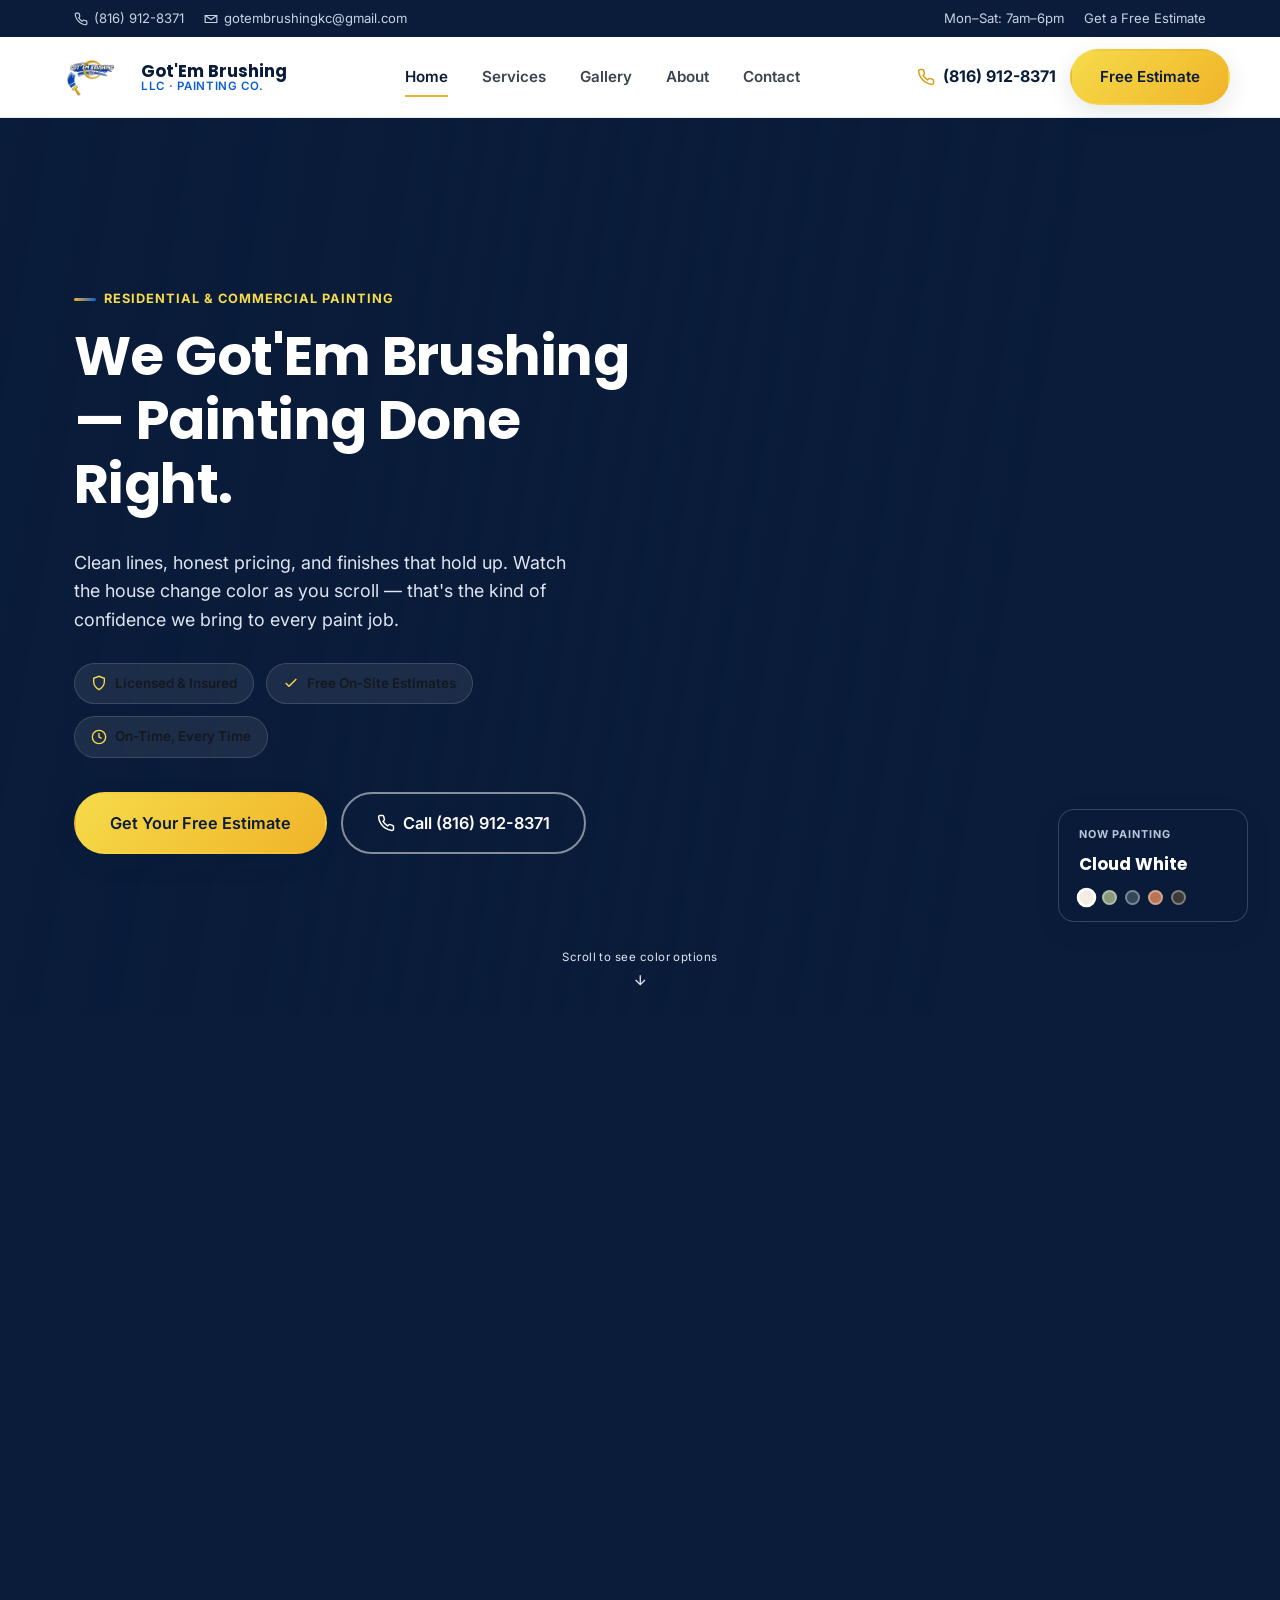
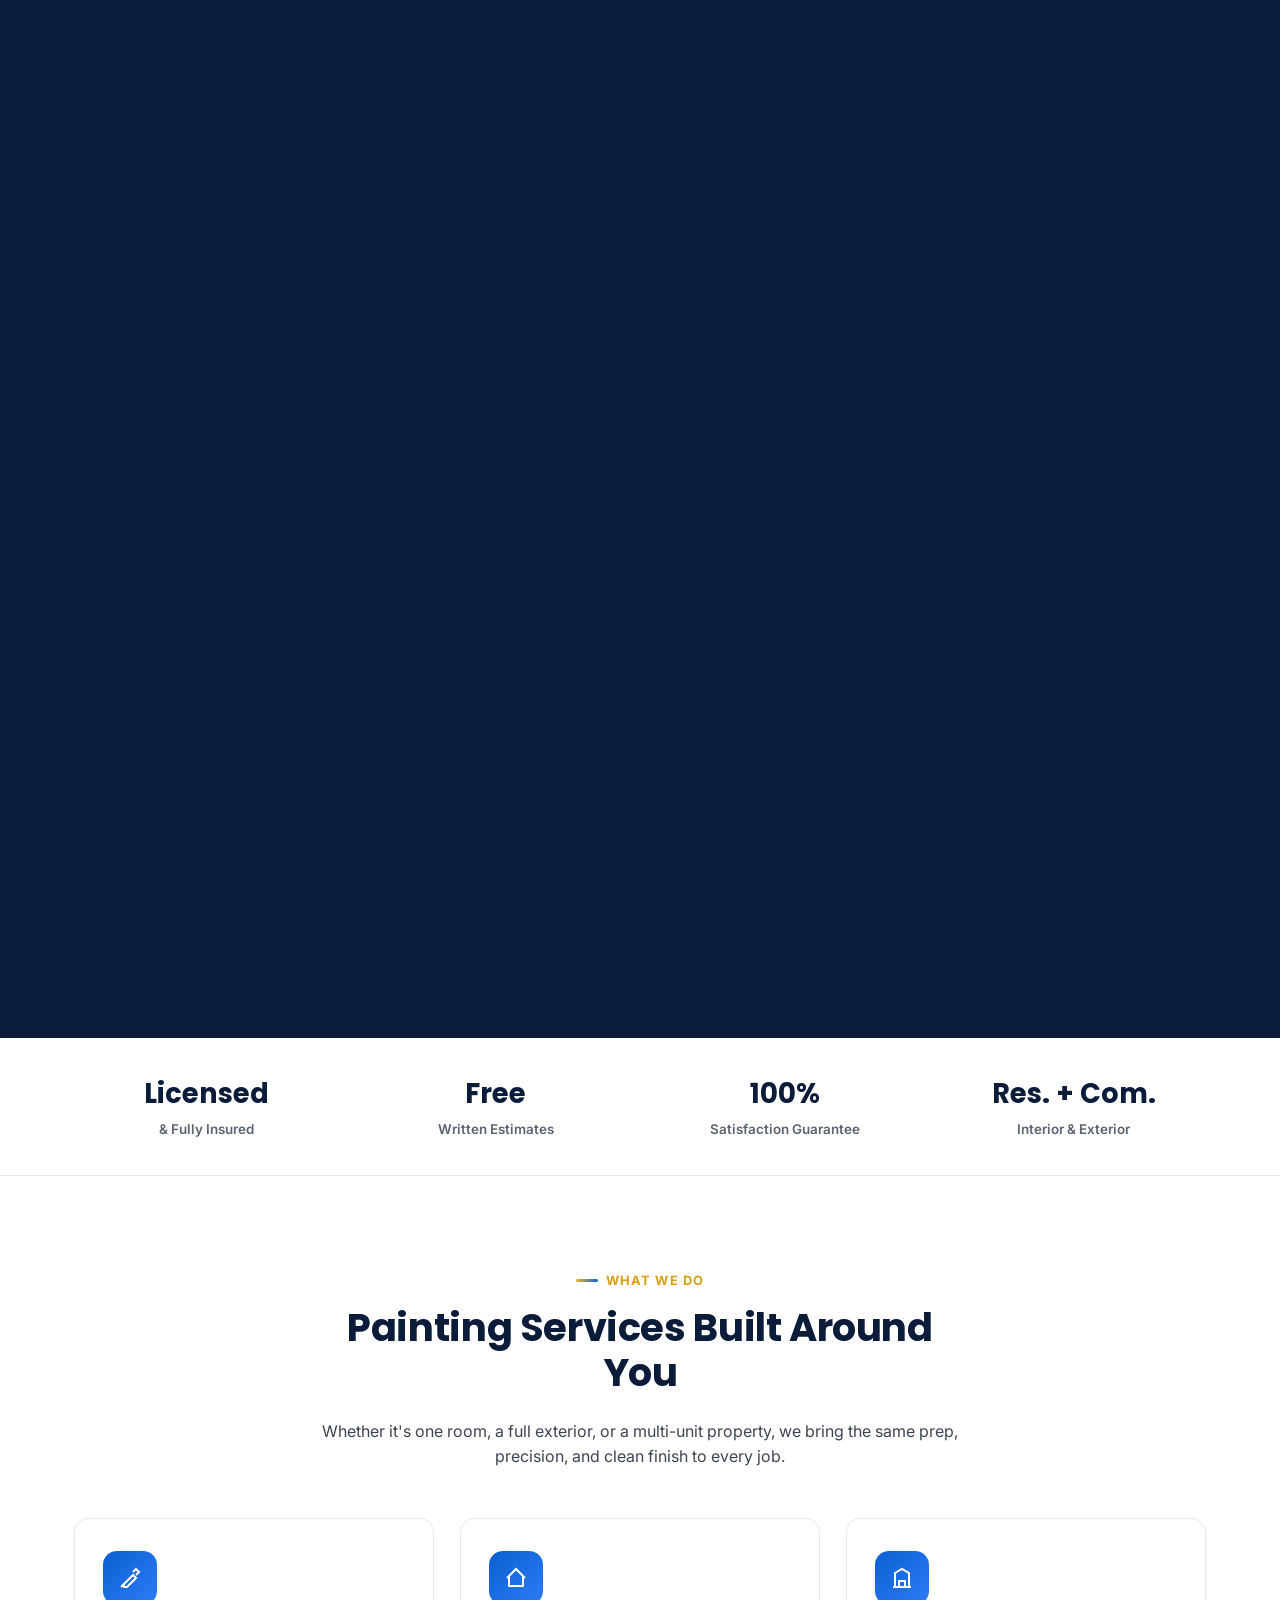
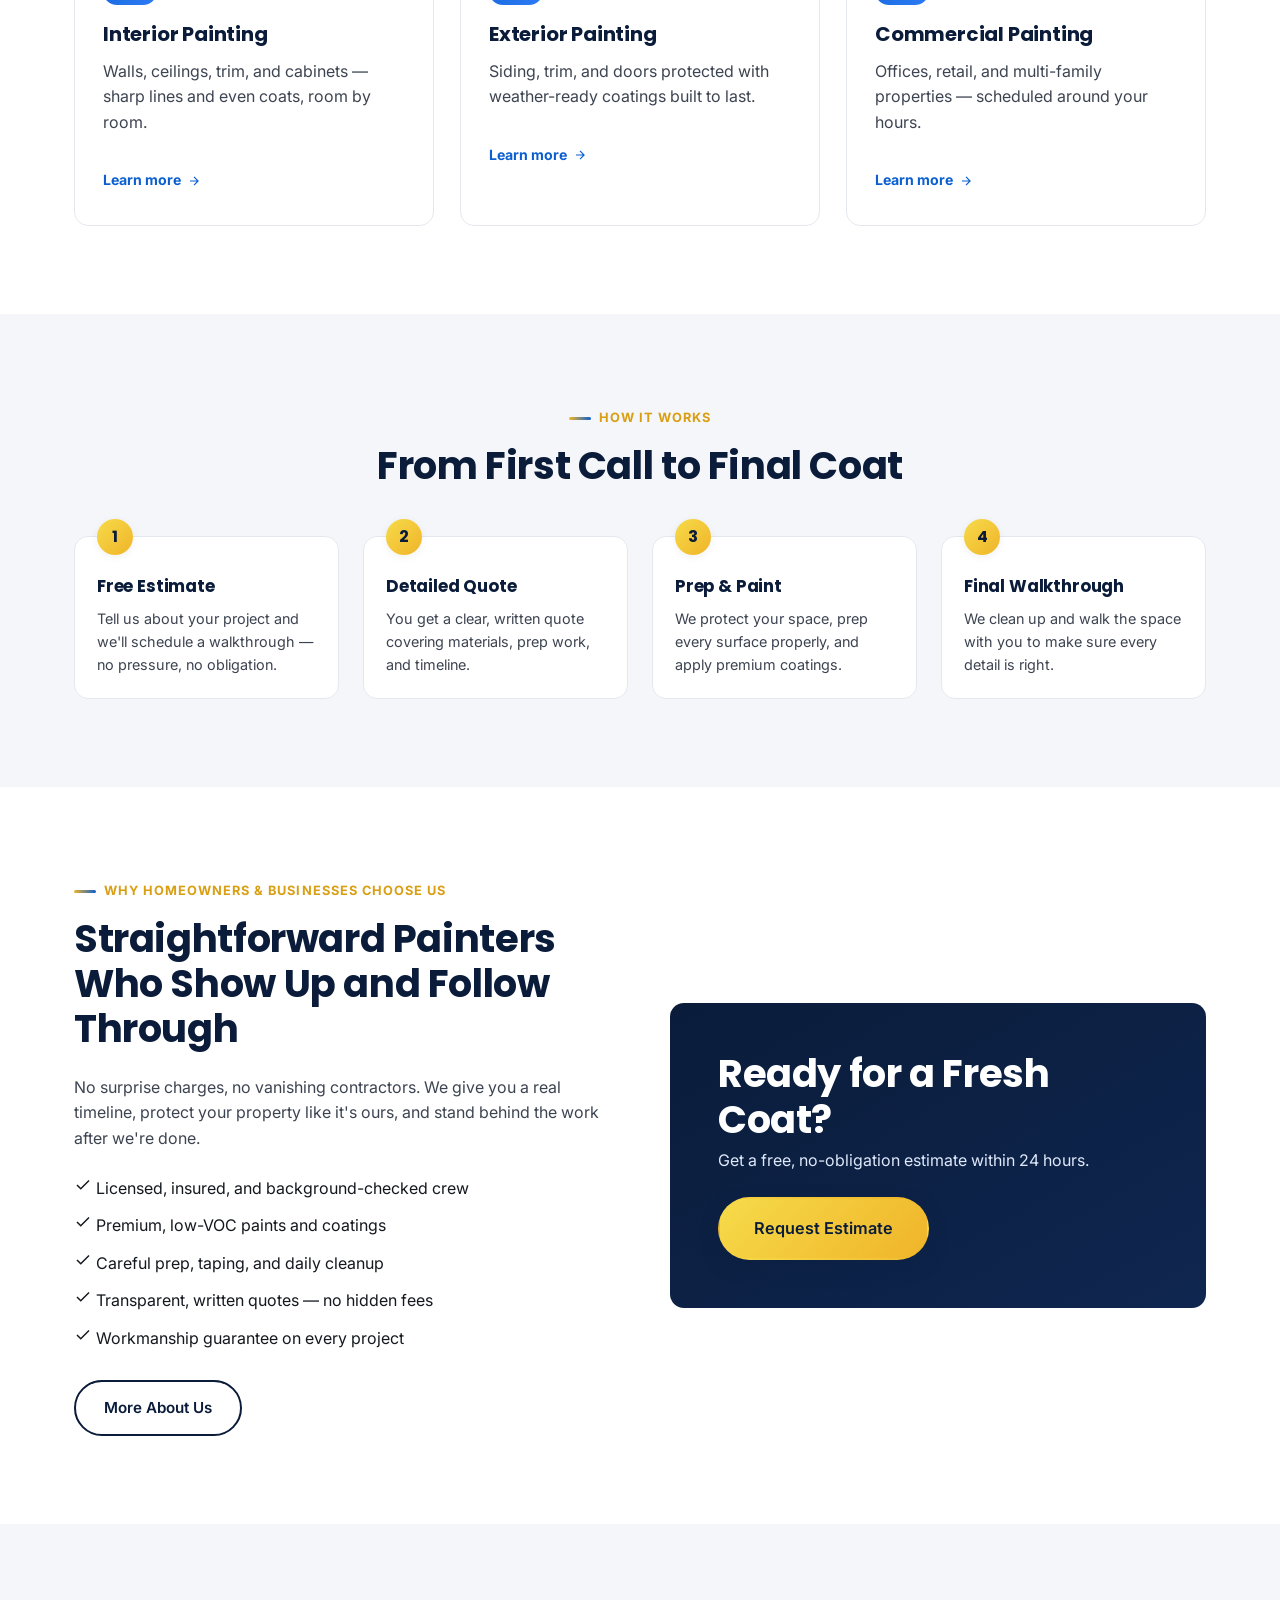
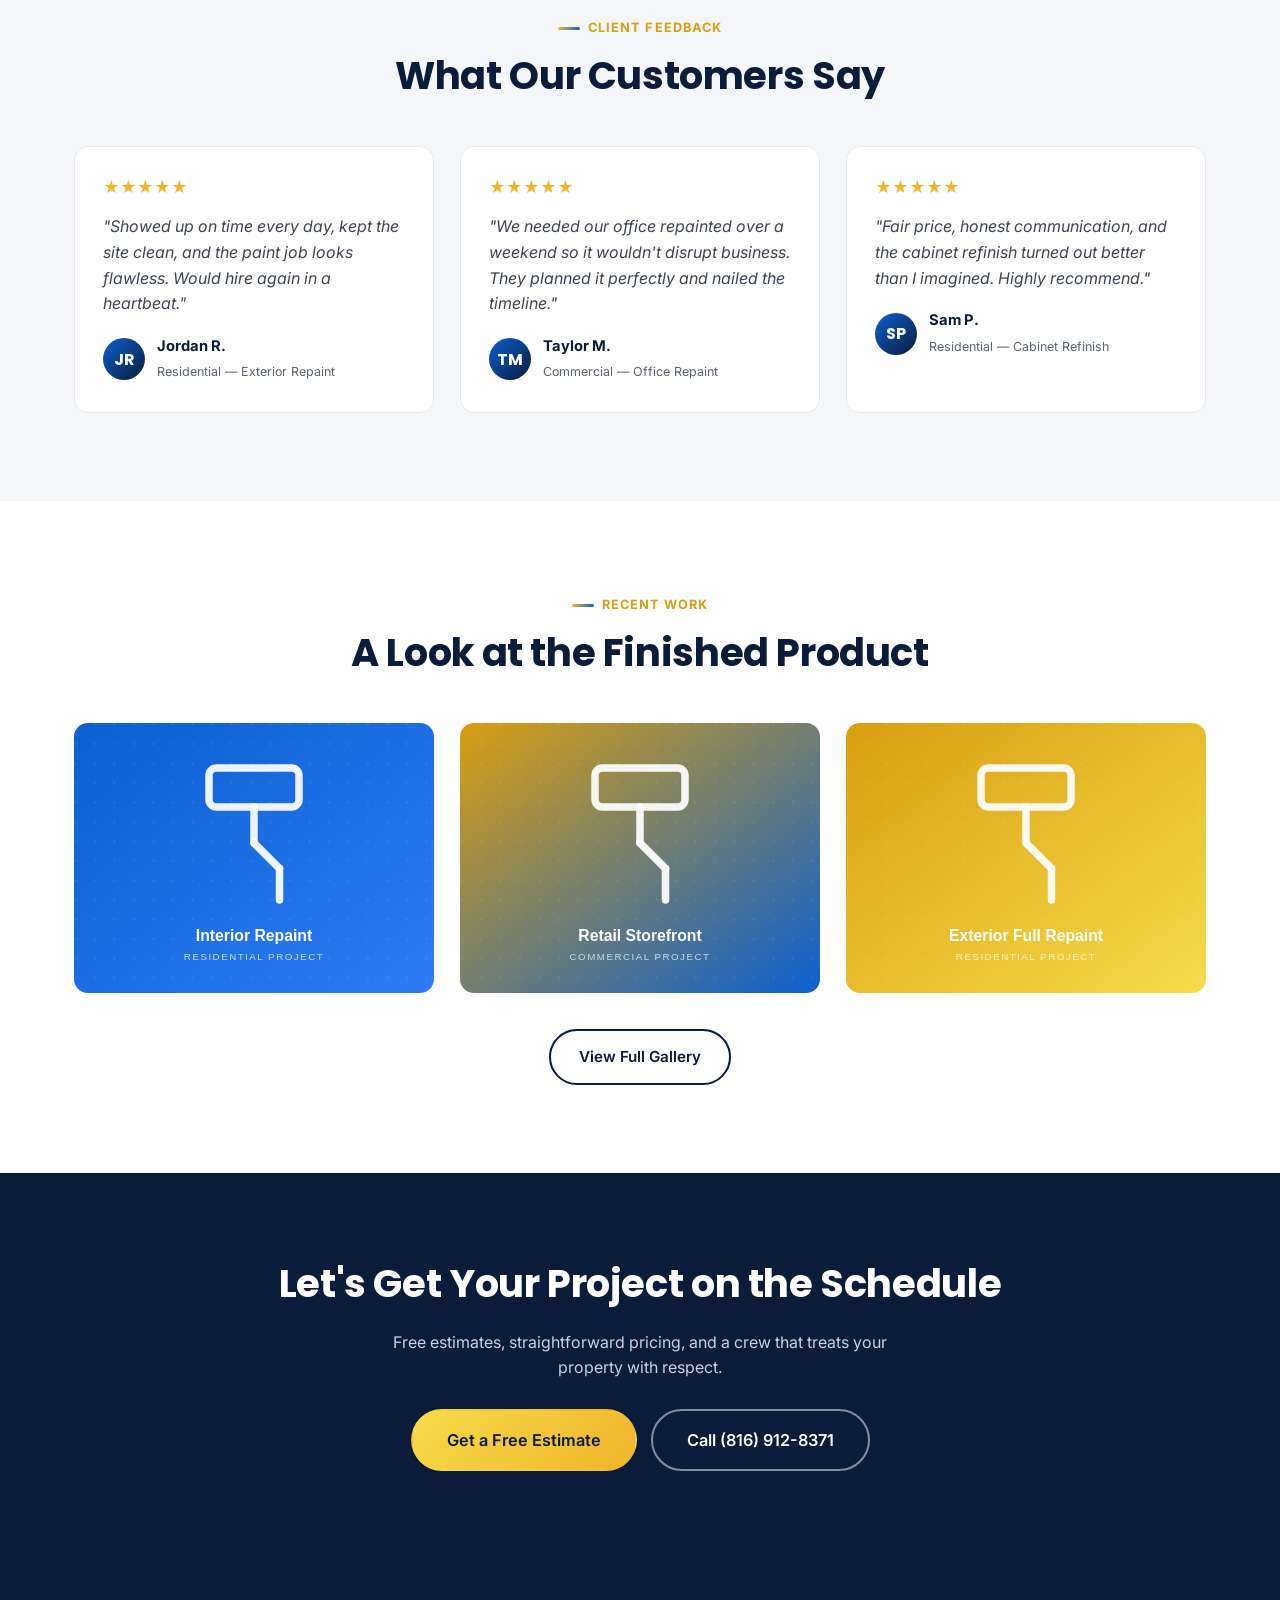
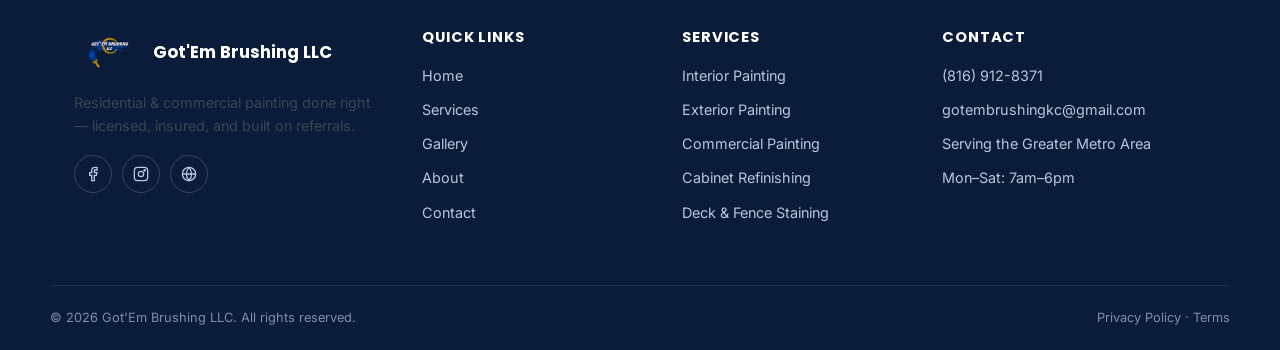
==== gotem-brushing-site 6/index.html @ 80661a69 "Add files via upload" ====
<!DOCTYPE html>
<html lang="en">
<head>
<meta charset="UTF-8">
<meta name="viewport" content="width=device-width, initial-scale=1.0">
<title>Got'Em Brushing LLC | Residential &amp; Commercial Painting</title>
<meta name="description" content="Got'Em Brushing LLC delivers precise, reliable residential and commercial painting. Free estimates, licensed &amp; insured, satisfaction guaranteed.">
<link rel="icon" type="image/png" href="assets/images/favicon-32.png">
<link rel="preconnect" href="https://fonts.googleapis.com">
<link href="https://fonts.googleapis.com/css2?family=Inter:wght@400;500;600;700&family=Poppins:wght@600;700&display=swap" rel="stylesheet">
<link rel="stylesheet" href="css/style.css">
</head>
<body>

<!-- ============ TOP BAR ============ -->
<div class="topbar">
  <div class="container">
    <div class="topbar-links">
      <span>
        <svg width="14" height="14" viewBox="0 0 24 24" fill="none" stroke="currentColor" stroke-width="2"><path d="M22 16.92v3a2 2 0 0 1-2.18 2 19.79 19.79 0 0 1-8.63-3.07 19.5 19.5 0 0 1-6-6 19.79 19.79 0 0 1-3.07-8.67A2 2 0 0 1 4.11 2h3a2 2 0 0 1 2 1.72c.127.96.362 1.903.7 2.81a2 2 0 0 1-.45 2.11L8.09 9.91a16 16 0 0 0 6 6l1.27-1.27a2 2 0 0 1 2.11-.45c.907.338 1.85.573 2.81.7A2 2 0 0 1 22 16.92z"/></svg>
        (816) 912-8371
      </span>
      <span>
        <svg width="14" height="14" viewBox="0 0 24 24" fill="none" stroke="currentColor" stroke-width="2"><path d="M4 4h16v16H4z" opacity="0"/><path d="M22 6l-10 7L2 6"/><path d="M2 6h20v12H2z"/></svg>
        gotembrushingkc@gmail.com
      </span>
    </div>
    <div class="topbar-links">
      <span>Mon–Sat: 7am–6pm</span>
      <a href="contact.html">Get a Free Estimate</a>
    </div>
  </div>
</div>

<!-- ============ HEADER ============ -->
<header class="site-header">
  <div class="container nav-wrap">
    <a href="index.html" class="brand">
      <img src="assets/images/logo.png" alt="Got'Em Brushing LLC logo">
      <span class="brand-text"><strong>Got'Em Brushing</strong><span>LLC · Painting Co.</span></span>
    </a>
    <nav class="nav-links">
      <a href="index.html" class="active">Home</a>
      <a href="services.html">Services</a>
      <a href="gallery.html">Gallery</a>
      <a href="about.html">About</a>
      <a href="contact.html">Contact</a>
    </nav>
    <div class="nav-cta">
      <a href="tel:+18169128371" class="nav-phone">
        <svg width="18" height="18" viewBox="0 0 24 24" fill="none" stroke="currentColor" stroke-width="2"><path d="M22 16.92v3a2 2 0 0 1-2.18 2 19.79 19.79 0 0 1-8.63-3.07 19.5 19.5 0 0 1-6-6 19.79 19.79 0 0 1-3.07-8.67A2 2 0 0 1 4.11 2h3a2 2 0 0 1 2 1.72c.127.96.362 1.903.7 2.81a2 2 0 0 1-.45 2.11L8.09 9.91a16 16 0 0 0 6 6l1.27-1.27a2 2 0 0 1 2.11-.45c.907.338 1.85.573 2.81.7A2 2 0 0 1 22 16.92z"/></svg>
        (816) 912-8371
      </a>
      <a href="contact.html" class="btn btn-primary">Free Estimate</a>
    </div>
    <button class="nav-toggle" aria-label="Toggle menu"><span></span></button>
  </div>
</header>

<!-- ============ HERO — parallax scroll-driven house repaint ============ -->
<section class="hero-scroll" id="hero-scroll">
  <div class="hero-pin">

    <div class="hero-photo-stack" id="hero-photo-stack">
      <img class="house-photo" data-color="Cloud White" src="https://d8j0ntlcm91z4.cloudfront.net/user_3G11FGqT9E8GXBeBr9pruvvywbT/hf_20260729_012732_2c868346-7223-4467-bfe6-523db80b441f.png" alt="Modern farmhouse painted Cloud White">
      <img class="house-photo" data-color="Sage Green" src="https://d8j0ntlcm91z4.cloudfront.net/user_3G11FGqT9E8GXBeBr9pruvvywbT/hf_20260729_013151_63662851-4a98-4ed6-a4d2-e654d555d9f0.png" alt="Modern farmhouse painted Sage Green">
      <img class="house-photo" data-color="Coastal Navy" src="https://d8j0ntlcm91z4.cloudfront.net/user_3G11FGqT9E8GXBeBr9pruvvywbT/hf_20260729_013153_5c40ef07-ec77-47f0-899b-e82302c52517.png" alt="Modern farmhouse painted Coastal Navy">
      <img class="house-photo" data-color="Desert Clay" src="https://d8j0ntlcm91z4.cloudfront.net/user_3G11FGqT9E8GXBeBr9pruvvywbT/hf_20260729_013155_50abc099-2114-477a-9a8e-3ca4b00b47b5.png" alt="Modern farmhouse painted Desert Clay">
      <img class="house-photo" data-color="Iron Charcoal" src="https://d8j0ntlcm91z4.cloudfront.net/user_3G11FGqT9E8GXBeBr9pruvvywbT/hf_20260729_013156_fe47c07d-9005-4cc5-9315-0b624e71c008.png" alt="Modern farmhouse painted Iron Charcoal">
    </div>

    <div class="hero-scrim"></div>

    <div class="container hero-copy-wrap">
      <div class="hero-copy">
        <div class="eyebrow" style="color:#f6db4a">Residential &amp; Commercial Painting</div>
        <h1>We Got'Em Brushing<br>— Painting Done Right.</h1>
        <p class="lead">Clean lines, honest pricing, and finishes that hold up. Watch the house change color as you scroll — that's the kind of confidence we bring to every paint job.</p>
        <div class="hero-badges">
          <div class="hero-badge"><svg width="16" height="16" viewBox="0 0 24 24" fill="none" stroke="currentColor" stroke-width="2"><path d="M12 22s8-4.5 8-11.8V5l-8-3-8 3v5.2C4 17.5 12 22 12 22z"/></svg> Licensed &amp; Insured</div>
          <div class="hero-badge"><svg width="16" height="16" viewBox="0 0 24 24" fill="none" stroke="currentColor" stroke-width="2"><path d="M20 6L9 17l-5-5"/></svg> Free On-Site Estimates</div>
          <div class="hero-badge"><svg width="16" height="16" viewBox="0 0 24 24" fill="none" stroke="currentColor" stroke-width="2"><circle cx="12" cy="12" r="10"/><path d="M12 6v6l4 2"/></svg> On-Time, Every Time</div>
        </div>
        <div class="hero-actions">
          <a href="contact.html" class="btn btn-primary btn-lg">Get Your Free Estimate</a>
          <a href="tel:+18169128371" class="btn btn-outline btn-lg">
            <svg width="18" height="18" viewBox="0 0 24 24" fill="none" stroke="currentColor" stroke-width="2"><path d="M22 16.92v3a2 2 0 0 1-2.18 2 19.79 19.79 0 0 1-8.63-3.07 19.5 19.5 0 0 1-6-6 19.79 19.79 0 0 1-3.07-8.67A2 2 0 0 1 4.11 2h3a2 2 0 0 1 2 1.72c.127.96.362 1.903.7 2.81a2 2 0 0 1-.45 2.11L8.09 9.91a16 16 0 0 0 6 6l1.27-1.27a2 2 0 0 1 2.11-.45c.907.338 1.85.573 2.81.7A2 2 0 0 1 22 16.92z"/></svg>
            Call (816) 912-8371
          </a>
        </div>
      </div>
    </div>

    <div class="paint-swatch-panel">
      <span class="swatch-panel-label">Now Painting</span>
      <strong class="swatch-color-name">Cloud White</strong>
      <div class="swatch-dots">
        <span class="swatch-dot active"></span>
        <span class="swatch-dot"></span>
        <span class="swatch-dot"></span>
        <span class="swatch-dot"></span>
        <span class="swatch-dot"></span>
      </div>
    </div>

    <div class="scroll-cue">
      <span>Scroll to see color options</span>
      <svg width="16" height="16" viewBox="0 0 24 24" fill="none" stroke="currentColor" stroke-width="2"><path d="M12 5v14M19 12l-7 7-7-7"/></svg>
    </div>

  </div>
</section>

<!-- ============ TRUST STRIP ============ -->
<section class="trust-strip">
  <div class="container">
    <div class="trust-item"><strong>Licensed</strong><span>&amp; Fully Insured</span></div>
    <div class="trust-item"><strong>Free</strong><span>Written Estimates</span></div>
    <div class="trust-item"><strong>100%</strong><span>Satisfaction Guarantee</span></div>
    <div class="trust-item"><strong>Res. + Com.</strong><span>Interior &amp; Exterior</span></div>
  </div>
</section>

<!-- ============ SERVICES OVERVIEW ============ -->
<section class="section">
  <div class="container">
    <div class="section-head reveal">
      <div class="eyebrow">What We Do</div>
      <h2>Painting Services Built Around You</h2>
      <p>Whether it's one room, a full exterior, or a multi-unit property, we bring the same prep, precision, and clean finish to every job.</p>
    </div>
    <div class="grid-3">
      <div class="card reveal">
        <div class="card-icon"><svg width="24" height="24" viewBox="0 0 24 24" fill="none" stroke="currentColor" stroke-width="2"><path d="M3 21l3-3m0 0l9-9 3 3-9 9-3 0zM15 6l3-3 3 3-3 3"/></svg></div>
        <h3>Interior Painting</h3>
        <p>Walls, ceilings, trim, and cabinets — sharp lines and even coats, room by room.</p>
        <a href="services.html" class="card-link">Learn more
          <svg width="14" height="14" viewBox="0 0 24 24" fill="none" stroke="currentColor" stroke-width="2"><path d="M5 12h14M12 5l7 7-7 7"/></svg>
        </a>
      </div>
      <div class="card reveal">
        <div class="card-icon"><svg width="24" height="24" viewBox="0 0 24 24" fill="none" stroke="currentColor" stroke-width="2"><path d="M3 12l9-9 9 9M5 10v10h14V10"/></svg></div>
        <h3>Exterior Painting</h3>
        <p>Siding, trim, and doors protected with weather-ready coatings built to last.</p>
        <a href="services.html" class="card-link">Learn more
          <svg width="14" height="14" viewBox="0 0 24 24" fill="none" stroke="currentColor" stroke-width="2"><path d="M5 12h14M12 5l7 7-7 7"/></svg>
        </a>
      </div>
      <div class="card reveal">
        <div class="card-icon"><svg width="24" height="24" viewBox="0 0 24 24" fill="none" stroke="currentColor" stroke-width="2"><path d="M3 21h18M5 21V7l7-4 7 4v14M9 21v-6h6v6"/></svg></div>
        <h3>Commercial Painting</h3>
        <p>Offices, retail, and multi-family properties — scheduled around your hours.</p>
        <a href="services.html" class="card-link">Learn more
          <svg width="14" height="14" viewBox="0 0 24 24" fill="none" stroke="currentColor" stroke-width="2"><path d="M5 12h14M12 5l7 7-7 7"/></svg>
        </a>
      </div>
    </div>
  </div>
</section>

<!-- ============ PROCESS ============ -->
<section class="section section-alt">
  <div class="container">
    <div class="section-head reveal">
      <div class="eyebrow">How It Works</div>
      <h2>From First Call to Final Coat</h2>
    </div>
    <div class="steps">
      <div class="step reveal">
        <h3>Free Estimate</h3>
        <p>Tell us about your project and we'll schedule a walkthrough — no pressure, no obligation.</p>
      </div>
      <div class="step reveal">
        <h3>Detailed Quote</h3>
        <p>You get a clear, written quote covering materials, prep work, and timeline.</p>
      </div>
      <div class="step reveal">
        <h3>Prep &amp; Paint</h3>
        <p>We protect your space, prep every surface properly, and apply premium coatings.</p>
      </div>
      <div class="step reveal">
        <h3>Final Walkthrough</h3>
        <p>We clean up and walk the space with you to make sure every detail is right.</p>
      </div>
    </div>
  </div>
</section>

<!-- ============ WHY CHOOSE US ============ -->
<section class="section">
  <div class="container grid-2" style="align-items:center;gap:60px;">
    <div class="reveal">
      <div class="eyebrow">Why Homeowners &amp; Businesses Choose Us</div>
      <h2>Straightforward Painters Who Show Up and Follow Through</h2>
      <p>No surprise charges, no vanishing contractors. We give you a real timeline, protect your property like it's ours, and stand behind the work after we're done.</p>
      <ul class="mini-list" style="display:flex;flex-direction:column;gap:12px;margin-top:24px;">
        <li><svg width="18" height="18" viewBox="0 0 24 24" fill="none" stroke="currentColor" stroke-width="2"><path d="M20 6L9 17l-5-5"/></svg> Licensed, insured, and background-checked crew</li>
        <li><svg width="18" height="18" viewBox="0 0 24 24" fill="none" stroke="currentColor" stroke-width="2"><path d="M20 6L9 17l-5-5"/></svg> Premium, low-VOC paints and coatings</li>
        <li><svg width="18" height="18" viewBox="0 0 24 24" fill="none" stroke="currentColor" stroke-width="2"><path d="M20 6L9 17l-5-5"/></svg> Careful prep, taping, and daily cleanup</li>
        <li><svg width="18" height="18" viewBox="0 0 24 24" fill="none" stroke="currentColor" stroke-width="2"><path d="M20 6L9 17l-5-5"/></svg> Transparent, written quotes — no hidden fees</li>
        <li><svg width="18" height="18" viewBox="0 0 24 24" fill="none" stroke="currentColor" stroke-width="2"><path d="M20 6L9 17l-5-5"/></svg> Workmanship guarantee on every project</li>
      </ul>
      <a href="about.html" class="btn btn-outline-dark" style="margin-top:28px;">More About Us</a>
    </div>
    <div class="reveal">
      <div class="cta-band" style="background:linear-gradient(150deg,var(--navy),var(--navy-800));">
        <div>
          <h2 style="margin-bottom:6px;">Ready for a Fresh Coat?</h2>
          <p>Get a free, no-obligation estimate within 24 hours.</p>
        </div>
        <a href="contact.html" class="btn btn-primary btn-lg">Request Estimate</a>
      </div>
    </div>
  </div>
</section>

<!-- ============ TESTIMONIALS ============ -->
<section class="section section-alt">
  <div class="container">
    <div class="section-head reveal">
      <div class="eyebrow">Client Feedback</div>
      <h2>What Our Customers Say</h2>
    </div>
    <div class="grid-3">
      <div class="testimonial reveal">
        <div class="stars">★★★★★</div>
        <p class="quote">"Showed up on time every day, kept the site clean, and the paint job looks flawless. Would hire again in a heartbeat."</p>
        <div class="testimonial-author">
          <div class="avatar">JR</div>
          <div><strong>Jordan R.</strong><span>Residential — Exterior Repaint</span></div>
        </div>
      </div>
      <div class="testimonial reveal">
        <div class="stars">★★★★★</div>
        <p class="quote">"We needed our office repainted over a weekend so it wouldn't disrupt business. They planned it perfectly and nailed the timeline."</p>
        <div class="testimonial-author">
          <div class="avatar">TM</div>
          <div><strong>Taylor M.</strong><span>Commercial — Office Repaint</span></div>
        </div>
      </div>
      <div class="testimonial reveal">
        <div class="stars">★★★★★</div>
        <p class="quote">"Fair price, honest communication, and the cabinet refinish turned out better than I imagined. Highly recommend."</p>
        <div class="testimonial-author">
          <div class="avatar">SP</div>
          <div><strong>Sam P.</strong><span>Residential — Cabinet Refinish</span></div>
        </div>
      </div>
    </div>
  </div>
</section>

<!-- ============ GALLERY PREVIEW ============ -->
<section class="section">
  <div class="container">
    <div class="section-head reveal">
      <div class="eyebrow">Recent Work</div>
      <h2>A Look at the Finished Product</h2>
    </div>
    <div class="grid-3">
      <a href="gallery.html" class="gallery-item reveal" style="cursor:pointer;">
        <img src="assets/images/gallery/res-1.svg" alt="Interior Repaint — Residential Project">
      </a>
      <a href="gallery.html" class="gallery-item reveal" style="cursor:pointer;">
        <img src="assets/images/gallery/com-2.svg" alt="Retail Storefront — Commercial Project">
      </a>
      <a href="gallery.html" class="gallery-item reveal" style="cursor:pointer;">
        <img src="assets/images/gallery/res-3.svg" alt="Exterior Full Repaint — Residential Project">
      </a>
    </div>
    <div class="text-center" style="margin-top:36px;">
      <a href="gallery.html" class="btn btn-outline-dark">View Full Gallery</a>
    </div>
  </div>
</section>

<!-- ============ FINAL CTA ============ -->
<section class="section section-navy">
  <div class="container text-center reveal">
    <h2>Let's Get Your Project on the Schedule</h2>
    <p style="max-width:520px;margin:0 auto 28px;">Free estimates, straightforward pricing, and a crew that treats your property with respect.</p>
    <div class="hero-actions" style="justify-content:center;">
      <a href="contact.html" class="btn btn-primary btn-lg">Get a Free Estimate</a>
      <a href="tel:+18169128371" class="btn btn-outline btn-lg">Call (816) 912-8371</a>
    </div>
  </div>
</section>

<!-- ============ FOOTER ============ -->
<footer class="site-footer">
  <div class="container footer-grid">
    <div>
      <div class="footer-brand">
        <img src="assets/images/logo.png" alt="Got'Em Brushing LLC logo">
        <strong>Got'Em Brushing LLC</strong>
      </div>
      <p style="font-size:.9rem;">Residential &amp; commercial painting done right — licensed, insured, and built on referrals.</p>
      <div class="footer-social">
        <a href="#" aria-label="Facebook"><svg width="16" height="16" viewBox="0 0 24 24" fill="none" stroke="currentColor" stroke-width="2"><path d="M18 2h-3a5 5 0 0 0-5 5v3H7v4h3v8h4v-8h3l1-4h-4V7a1 1 0 0 1 1-1h3z"/></svg></a>
        <a href="#" aria-label="Instagram"><svg width="16" height="16" viewBox="0 0 24 24" fill="none" stroke="currentColor" stroke-width="2"><rect x="2" y="2" width="20" height="20" rx="5"/><circle cx="12" cy="12" r="4"/><circle cx="17.5" cy="6.5" r="1"/></svg></a>
        <a href="#" aria-label="Google"><svg width="16" height="16" viewBox="0 0 24 24" fill="none" stroke="currentColor" stroke-width="2"><circle cx="12" cy="12" r="10"/><path d="M2 12h20M12 2a15 15 0 0 1 0 20 15 15 0 0 1 0-20z"/></svg></a>
      </div>
    </div>
    <div>
      <h4>Quick Links</h4>
      <ul>
        <li><a href="index.html">Home</a></li>
        <li><a href="services.html">Services</a></li>
        <li><a href="gallery.html">Gallery</a></li>
        <li><a href="about.html">About</a></li>
        <li><a href="contact.html">Contact</a></li>
      </ul>
    </div>
    <div>
      <h4>Services</h4>
      <ul>
        <li><a href="services.html">Interior Painting</a></li>
        <li><a href="services.html">Exterior Painting</a></li>
        <li><a href="services.html">Commercial Painting</a></li>
        <li><a href="services.html">Cabinet Refinishing</a></li>
        <li><a href="services.html">Deck &amp; Fence Staining</a></li>
      </ul>
    </div>
    <div>
      <h4>Contact</h4>
      <ul>
        <li><a href="tel:+18169128371">(816) 912-8371</a></li>
        <li><a href="mailto:gotembrushingkc@gmail.com">gotembrushingkc@gmail.com</a></li>
        <li>Serving the Greater Metro Area</li>
        <li>Mon–Sat: 7am–6pm</li>
      </ul>
    </div>
  </div>
  <div class="container footer-bottom">
    <span>© <span class="current-year">2026</span> Got'Em Brushing LLC. All rights reserved.</span>
    <span><a href="#">Privacy Policy</a> · <a href="#">Terms</a></span>
  </div>
</footer>

<div class="mobile-call-bar">
  <a href="tel:+18169128371">
    <svg width="18" height="18" viewBox="0 0 24 24" fill="none" stroke="currentColor" stroke-width="2"><path d="M22 16.92v3a2 2 0 0 1-2.18 2 19.79 19.79 0 0 1-8.63-3.07 19.5 19.5 0 0 1-6-6 19.79 19.79 0 0 1-3.07-8.67A2 2 0 0 1 4.11 2h3a2 2 0 0 1 2 1.72c.127.96.362 1.903.7 2.81a2 2 0 0 1-.45 2.11L8.09 9.91a16 16 0 0 0 6 6l1.27-1.27a2 2 0 0 1 2.11-.45c.907.338 1.85.573 2.81.7A2 2 0 0 1 22 16.92z"/></svg>
    Call Now — Free Estimate
  </a>
</div>

<button class="back-to-top" aria-label="Back to top">
  <svg width="18" height="18" viewBox="0 0 24 24" fill="none" stroke="currentColor" stroke-width="2"><path d="M12 19V5M5 12l7-7 7 7"/></svg>
</button>

<script src="js/main.js"></script>
<script src="js/hero-parallax.js"></script>
</body>
</html>
---- gotem-brushing-site 6/css/style.css ----
/* ==========================================================================
   Got'Em Brushing LLC — Main Stylesheet
   ========================================================================== */

:root {
  --navy: #0a1c3a;
  --navy-800: #0f2650;
  --blue: #0b5fd1;
  --blue-600: #0950b3;
  --blue-light: #2e7cf6;
  --gold: #f0b429;
  --gold-600: #d99e11;
  --gold-light: #f6db4a;
  --gray-900: #14181f;
  --gray-700: #3d4451;
  --gray-600: #5b6472;
  --gray-400: #97a1af;
  --gray-200: #e4e8ee;
  --gray-100: #f4f6f9;
  --white: #ffffff;

  --radius: 14px;
  --radius-sm: 8px;
  --shadow-sm: 0 2px 8px rgba(10, 28, 58, 0.06);
  --shadow-md: 0 8px 24px rgba(10, 28, 58, 0.10);
  --shadow-lg: 0 20px 48px rgba(10, 28, 58, 0.16);
  --container: 1180px;
  --transition: 220ms cubic-bezier(.4,0,.2,1);
}

* { box-sizing: border-box; }
html { scroll-behavior: smooth; }

body {
  margin: 0;
  font-family: "Inter", -apple-system, BlinkMacSystemFont, "Segoe UI", Roboto, Helvetica, Arial, sans-serif;
  color: var(--gray-900);
  background: var(--white);
  line-height: 1.6;
  -webkit-font-smoothing: antialiased;
}

h1, h2, h3, h4 {
  font-family: "Poppins", "Inter", sans-serif;
  font-weight: 700;
  line-height: 1.18;
  margin: 0 0 .6em;
  color: var(--navy);
  letter-spacing: -0.01em;
}

h1 { font-size: clamp(2.2rem, 4.5vw, 3.4rem); }
h2 { font-size: clamp(1.7rem, 3vw, 2.4rem); }
h3 { font-size: 1.25rem; }
p { margin: 0 0 1em; color: var(--gray-700); }
a { color: inherit; text-decoration: none; }
ul { padding: 0; margin: 0; list-style: none; }
img { max-width: 100%; display: block; }
button { font-family: inherit; cursor: pointer; }

.container {
  width: 100%;
  max-width: var(--container);
  margin: 0 auto;
  padding: 0 24px;
}

.eyebrow {
  display: inline-flex;
  align-items: center;
  gap: 8px;
  font-size: .8rem;
  font-weight: 700;
  letter-spacing: .08em;
  text-transform: uppercase;
  color: var(--gold-600);
  margin-bottom: 14px;
}
.eyebrow::before {
  content: "";
  width: 22px;
  height: 3px;
  border-radius: 2px;
  background: linear-gradient(90deg, var(--gold), var(--blue));
}

.section { padding: 88px 0; }
.section-tight { padding: 56px 0; }
.section-alt { background: var(--gray-100); }
.section-navy { background: var(--navy); color: var(--white); }
.section-navy h2, .section-navy h3 { color: var(--white); }
.section-navy p { color: #c7d2e5; }

.section-head {
  max-width: 640px;
  margin: 0 auto 48px;
  text-align: center;
}
.section-head.left { margin: 0 0 48px; text-align: left; }

/* ---------- Buttons ---------- */
.btn {
  display: inline-flex;
  align-items: center;
  justify-content: center;
  gap: 8px;
  padding: 14px 28px;
  border-radius: 100px;
  font-weight: 600;
  font-size: .95rem;
  border: 2px solid transparent;
  transition: transform var(--transition), box-shadow var(--transition), background var(--transition), color var(--transition);
  white-space: nowrap;
}
.btn-primary {
  background: linear-gradient(135deg, var(--gold-light), var(--gold));
  color: var(--navy);
  box-shadow: var(--shadow-md);
}
.btn-primary:hover { transform: translateY(-2px); box-shadow: var(--shadow-lg); }
.btn-outline {
  background: transparent;
  border-color: rgba(255,255,255,.5);
  color: var(--white);
}
.btn-outline:hover { background: rgba(255,255,255,.12); border-color: var(--white); }
.btn-outline-dark {
  background: transparent;
  border-color: var(--navy);
  color: var(--navy);
}
.btn-outline-dark:hover { background: var(--navy); color: var(--white); }
.btn-block { width: 100%; }
.btn-lg { padding: 16px 34px; font-size: 1.02rem; }

/* ---------- Top bar ---------- */
.topbar {
  background: var(--navy);
  color: #c7d2e5;
  font-size: .82rem;
}
.topbar .container {
  display: flex;
  align-items: center;
  justify-content: space-between;
  padding-top: 8px;
  padding-bottom: 8px;
  gap: 16px;
}
.topbar a { color: #c7d2e5; }
.topbar a:hover { color: var(--gold-light); }
.topbar-links { display: flex; gap: 20px; align-items: center; }
.topbar-links span { display: inline-flex; align-items: center; gap: 6px; }

/* ---------- Header / Nav ---------- */
.site-header {
  position: sticky;
  top: 0;
  z-index: 500;
  background: rgba(255,255,255,.92);
  backdrop-filter: blur(10px);
  border-bottom: 1px solid var(--gray-200);
  transition: box-shadow var(--transition), padding var(--transition);
}
.site-header.scrolled { box-shadow: var(--shadow-sm); }
.nav-wrap {
  display: flex;
  align-items: center;
  justify-content: space-between;
  padding: 12px 0;
}
.brand { display: flex; align-items: center; gap: 10px; }
.brand img { height: 54px; width: auto; }
.brand-text { display: flex; flex-direction: column; line-height: 1.1; }
.brand-text strong { font-family: "Poppins", sans-serif; font-size: 1.05rem; color: var(--navy); }
.brand-text span { font-size: .72rem; letter-spacing: .06em; text-transform: uppercase; color: var(--blue); font-weight: 600; }

.nav-links {
  display: flex;
  align-items: center;
  gap: 34px;
}
.nav-links a {
  font-weight: 600;
  font-size: .95rem;
  color: var(--gray-700);
  position: relative;
  padding: 6px 0;
}
.nav-links a::after {
  content: "";
  position: absolute;
  left: 0; right: 0; bottom: -2px;
  height: 2px;
  background: var(--gold);
  transform: scaleX(0);
  transform-origin: left;
  transition: transform var(--transition);
}
.nav-links a:hover { color: var(--navy); }
.nav-links a:hover::after { transform: scaleX(1); }
.nav-links a.active { color: var(--navy); }
.nav-links a.active::after { transform: scaleX(1); }

.nav-cta { display: flex; align-items: center; gap: 14px; }
.nav-phone {
  display: flex;
  align-items: center;
  gap: 8px;
  font-weight: 700;
  color: var(--navy);
}
.nav-phone svg { color: var(--gold-600); }

.nav-toggle {
  display: none;
  background: none;
  border: none;
  width: 40px;
  height: 40px;
  align-items: center;
  justify-content: center;
}
.nav-toggle span,
.nav-toggle span::before,
.nav-toggle span::after {
  content: "";
  display: block;
  width: 22px;
  height: 2px;
  background: var(--navy);
  position: relative;
  transition: transform var(--transition), opacity var(--transition);
}
.nav-toggle span::before { position: absolute; top: -7px; }
.nav-toggle span::after { position: absolute; top: 7px; }
.nav-toggle.open span { background: transparent; }
.nav-toggle.open span::before { transform: translateY(7px) rotate(45deg); }
.nav-toggle.open span::after { transform: translateY(-7px) rotate(-45deg); }

/* ---------- Hero shared bits (also used by inner-page CTAs) ---------- */
.hero-copy p.lead { font-size: 1.12rem; color: #cdd8ec; max-width: 520px; }
.hero-badges {
  display: flex;
  flex-wrap: wrap;
  gap: 12px;
  margin: 28px 0 34px;
}
.hero-badge {
  display: flex;
  align-items: center;
  gap: 8px;
  background: rgba(255,255,255,.08);
  border: 1px solid rgba(255,255,255,.14);
  padding: 9px 16px;
  border-radius: 100px;
  font-size: .84rem;
  font-weight: 600;
}
.hero-badge svg { color: var(--gold-light); flex-shrink: 0; }
.hero-actions { display: flex; flex-wrap: wrap; gap: 14px; }

/* ---------- Parallax color-changing hero (Home page) ---------- */
.hero-scroll {
  position: relative;
  height: 280vh;
  background: var(--navy);
}
.hero-pin {
  position: sticky;
  top: 0;
  height: 100vh;
  min-height: 560px;
  overflow: hidden;
  display: flex;
  align-items: center;
}
.hero-photo-stack {
  position: absolute;
  inset: -4% -2%;
  will-change: transform;
}
.house-photo {
  position: absolute;
  inset: 0;
  width: 100%;
  height: 100%;
  object-fit: cover;
  object-position: center 65%;
  opacity: 0;
}
.house-photo:first-child { opacity: 1; }
.hero-scrim {
  position: absolute;
  inset: 0;
  background: linear-gradient(100deg, rgba(10,28,58,.85) 0%, rgba(10,28,58,.64) 30%, rgba(10,28,58,.2) 58%, rgba(10,28,58,0) 76%);
  pointer-events: none;
}
.hero-copy-wrap { position: relative; z-index: 5; width: 100%; pointer-events: none; }
.hero-copy-wrap .hero-copy { max-width: 560px; pointer-events: auto; }
.hero-copy-wrap h1 { color: var(--white); }
.hero-copy-wrap p.lead { color: #dfe6f2; }

.paint-swatch-panel {
  position: absolute;
  right: 32px;
  bottom: 96px;
  z-index: 6;
  background: rgba(10,28,58,.55);
  backdrop-filter: blur(10px);
  border: 1px solid rgba(255,255,255,.18);
  border-radius: 16px;
  padding: 16px 20px;
  color: var(--white);
  display: flex;
  flex-direction: column;
  gap: 8px;
  min-width: 190px;
  box-shadow: var(--shadow-md);
}
.swatch-panel-label { font-size: .68rem; text-transform: uppercase; letter-spacing: .08em; color: #b9c6dc; font-weight: 700; }
.swatch-color-name { font-family: "Poppins", sans-serif; font-size: 1.05rem; transition: opacity .2s ease; }
.swatch-dots { display: flex; gap: 8px; margin-top: 4px; }
.swatch-dot {
  width: 15px; height: 15px;
  border-radius: 50%;
  border: 2px solid rgba(255,255,255,.35);
  transition: transform .25s ease, border-color .25s ease;
}
.swatch-dot.active { transform: scale(1.3); border-color: #fff; }

.scroll-cue {
  position: absolute;
  left: 50%;
  bottom: 30px;
  transform: translateX(-50%);
  display: flex;
  flex-direction: column;
  align-items: center;
  gap: 6px;
  color: #dfe6f2;
  font-size: .72rem;
  letter-spacing: .04em;
  z-index: 6;
  animation: heroBounce 2s infinite;
  opacity: 1;
  transition: opacity .4s ease;
  pointer-events: none;
}
.scroll-cue.hide { opacity: 0; }
@keyframes heroBounce {
  0%, 100% { transform: translate(-50%, 0); }
  50% { transform: translate(-50%, 8px); }
}

@media (prefers-reduced-motion: reduce) {
  .hero-scroll { height: 100vh !important; }
  .hero-pin { position: relative; }
  .scroll-cue { display: none; }
}

/* ---------- Trust strip ---------- */
.trust-strip {
  background: var(--white);
  border-bottom: 1px solid var(--gray-200);
}
.trust-strip .container {
  display: grid;
  grid-template-columns: repeat(4, 1fr);
  gap: 24px;
  padding-top: 34px;
  padding-bottom: 34px;
}
.trust-item { text-align: center; }
.trust-item strong {
  display: block;
  font-family: "Poppins", sans-serif;
  font-size: 1.7rem;
  color: var(--navy);
}
.trust-item span { font-size: .84rem; color: var(--gray-600); font-weight: 600; }

/* ---------- Cards ---------- */
.grid-3 { display: grid; grid-template-columns: repeat(3, 1fr); gap: 26px; }
.grid-2 { display: grid; grid-template-columns: repeat(2, 1fr); gap: 26px; }
.grid-4 { display: grid; grid-template-columns: repeat(4, 1fr); gap: 22px; }

.card {
  background: var(--white);
  border: 1px solid var(--gray-200);
  border-radius: var(--radius);
  padding: 32px 28px;
  transition: transform var(--transition), box-shadow var(--transition), border-color var(--transition);
}
.card:hover { transform: translateY(-6px); box-shadow: var(--shadow-lg); border-color: transparent; }
.card-icon {
  width: 54px; height: 54px;
  border-radius: 14px;
  display: flex; align-items: center; justify-content: center;
  background: linear-gradient(135deg, var(--blue), var(--blue-light));
  color: var(--white);
  margin-bottom: 18px;
}
.card ul.mini-list { margin-top: 14px; }
.card ul.mini-list li {
  display: flex;
  gap: 8px;
  align-items: flex-start;
  font-size: .88rem;
  color: var(--gray-600);
  padding: 4px 0;
}
.card ul.mini-list li svg { color: var(--gold-600); flex-shrink: 0; margin-top: 3px; }
.card-link {
  display: inline-flex;
  align-items: center;
  gap: 6px;
  margin-top: 18px;
  font-weight: 700;
  font-size: .88rem;
  color: var(--blue);
}
.card-link svg { transition: transform var(--transition); }
.card:hover .card-link svg { transform: translateX(4px); }

/* ---------- Process steps ---------- */
.steps {
  display: grid;
  grid-template-columns: repeat(4, 1fr);
  gap: 24px;
  counter-reset: step;
}
.step {
  position: relative;
  padding: 30px 22px 22px;
  background: var(--white);
  border-radius: var(--radius);
  border: 1px solid var(--gray-200);
}
.step::before {
  counter-increment: step;
  content: counter(step);
  position: absolute;
  top: -18px; left: 22px;
  width: 36px; height: 36px;
  border-radius: 50%;
  background: linear-gradient(135deg, var(--gold-light), var(--gold));
  color: var(--navy);
  display: flex; align-items: center; justify-content: center;
  font-family: "Poppins", sans-serif;
  font-weight: 700;
  box-shadow: var(--shadow-sm);
}
.step h3 { margin-top: 10px; font-size: 1.05rem; }
.step p { font-size: .9rem; margin-bottom: 0; }

/* ---------- Testimonials ---------- */
.testimonial {
  background: var(--white);
  border: 1px solid var(--gray-200);
  border-radius: var(--radius);
  padding: 28px;
  height: 100%;
}
.stars { color: var(--gold); display: flex; gap: 3px; margin-bottom: 14px; }
.testimonial p.quote { font-style: italic; color: var(--gray-700); }
.testimonial-author { display: flex; align-items: center; gap: 12px; margin-top: 18px; }
.avatar {
  width: 42px; height: 42px; border-radius: 50%;
  background: linear-gradient(135deg, var(--blue), var(--navy));
  color: var(--white);
  display: flex; align-items: center; justify-content: center;
  font-weight: 700; font-family: "Poppins", sans-serif;
}
.testimonial-author strong { display: block; font-size: .92rem; color: var(--navy); }
.testimonial-author span { font-size: .78rem; color: var(--gray-600); }

/* ---------- CTA band ---------- */
.cta-band {
  background: linear-gradient(120deg, var(--blue-600), var(--blue));
  color: var(--white);
  border-radius: var(--radius);
  padding: 48px;
  display: flex;
  align-items: center;
  justify-content: space-between;
  gap: 24px;
  flex-wrap: wrap;
}
.cta-band h2, .cta-band p { color: var(--white); }
.cta-band p { color: #dfe9fb; margin: 0; }

/* ---------- Gallery ---------- */
.filter-bar {
  display: flex;
  gap: 10px;
  justify-content: center;
  flex-wrap: wrap;
  margin-bottom: 36px;
}
.filter-btn {
  padding: 10px 20px;
  border-radius: 100px;
  border: 1px solid var(--gray-200);
  background: var(--white);
  font-weight: 600;
  font-size: .86rem;
  color: var(--gray-700);
  transition: all var(--transition);
}
.filter-btn:hover { border-color: var(--blue); color: var(--blue); }
.filter-btn.active {
  background: var(--navy);
  color: var(--white);
  border-color: var(--navy);
}
.gallery-grid {
  display: grid;
  grid-template-columns: repeat(3, 1fr);
  gap: 20px;
}
.gallery-item {
  position: relative;
  border-radius: var(--radius);
  overflow: hidden;
  aspect-ratio: 4/3;
  cursor: pointer;
  transition: transform var(--transition);
}
.gallery-item.hide { display: none; }
.gallery-item:hover { transform: scale(1.02); }
.gallery-item img { width: 100%; height: 100%; object-fit: cover; transition: transform .4s ease; }
.gallery-item:hover img { transform: scale(1.08); }
.gallery-cap {
  position: absolute; inset: auto 0 0 0;
  padding: 16px;
  background: linear-gradient(180deg, transparent, rgba(10,28,58,.85));
  color: var(--white);
  opacity: 0;
  transform: translateY(8px);
  transition: all var(--transition);
}
.gallery-item:hover .gallery-cap { opacity: 1; transform: translateY(0); }
.gallery-cap strong { display: block; font-size: .92rem; }
.gallery-cap span { font-size: .74rem; color: #cdd8ec; }

.lightbox {
  position: fixed; inset: 0;
  background: rgba(10,15,25,.92);
  display: none;
  align-items: center;
  justify-content: center;
  z-index: 1000;
  padding: 40px;
}
.lightbox.open { display: flex; }
.lightbox img { max-width: 90vw; max-height: 82vh; border-radius: 10px; box-shadow: var(--shadow-lg); }
.lightbox-close, .lightbox-nav {
  position: absolute;
  background: rgba(255,255,255,.1);
  border: 1px solid rgba(255,255,255,.25);
  color: var(--white);
  width: 44px; height: 44px;
  border-radius: 50%;
  display: flex; align-items: center; justify-content: center;
  transition: background var(--transition);
}
.lightbox-close:hover, .lightbox-nav:hover { background: rgba(255,255,255,.22); }
.lightbox-close { top: 24px; right: 24px; }
.lightbox-nav.prev { left: 24px; top: 50%; transform: translateY(-50%); }
.lightbox-nav.next { right: 24px; top: 50%; transform: translateY(-50%); }
.lightbox-cap { position: absolute; bottom: 28px; left: 0; right: 0; text-align: center; color: #cdd8ec; font-size: .9rem; }

/* ---------- Forms ---------- */
.form-card {
  background: var(--white);
  border-radius: var(--radius);
  border: 1px solid var(--gray-200);
  padding: 36px;
  box-shadow: var(--shadow-md);
}
.form-row { display: grid; grid-template-columns: 1fr 1fr; gap: 18px; }
.field { margin-bottom: 18px; }
.field label {
  display: block;
  font-size: .84rem;
  font-weight: 700;
  color: var(--navy);
  margin-bottom: 7px;
}
.field input,
.field select,
.field textarea {
  width: 100%;
  padding: 13px 14px;
  border-radius: var(--radius-sm);
  border: 1.5px solid var(--gray-200);
  font-family: inherit;
  font-size: .94rem;
  color: var(--gray-900);
  background: var(--white);
  transition: border-color var(--transition), box-shadow var(--transition);
}
.field input:focus,
.field select:focus,
.field textarea:focus {
  outline: none;
  border-color: var(--blue);
  box-shadow: 0 0 0 4px rgba(11,95,209,.12);
}
.field textarea { resize: vertical; min-height: 120px; }
.field-error { display: none; color: #d64545; font-size: .78rem; margin-top: 6px; font-weight: 600; }
.field.invalid input,
.field.invalid select,
.field.invalid textarea { border-color: #d64545; }
.field.invalid .field-error { display: block; }

.form-success {
  display: none;
  align-items: center;
  gap: 14px;
  background: #eafaf0;
  border: 1px solid #b7ecc8;
  color: #1e7a44;
  padding: 18px 20px;
  border-radius: var(--radius-sm);
  margin-bottom: 20px;
  font-weight: 600;
  font-size: .92rem;
}
.form-success.show { display: flex; }

.contact-info-list { display: flex; flex-direction: column; gap: 22px; }
.contact-info-item { display: flex; gap: 16px; align-items: flex-start; }
.contact-info-item .ico {
  width: 46px; height: 46px; border-radius: 12px;
  background: rgba(11,95,209,.1);
  color: var(--blue);
  display: flex; align-items: center; justify-content: center;
  flex-shrink: 0;
}
.contact-info-item strong { display: block; color: var(--navy); margin-bottom: 2px; }
.contact-info-item span, .contact-info-item a { color: var(--gray-600); font-size: .92rem; }
.contact-info-item a:hover { color: var(--blue); }

.map-embed {
  border-radius: var(--radius);
  overflow: hidden;
  border: 1px solid var(--gray-200);
  height: 320px;
  background: var(--gray-100);
}
.map-embed iframe { width: 100%; height: 100%; border: 0; }

/* ---------- Page hero (inner pages) ---------- */
.page-hero {
  background: linear-gradient(180deg, var(--navy), var(--navy-800));
  color: var(--white);
  padding: 64px 0 56px;
  text-align: center;
}
.page-hero h1 { color: var(--white); margin-bottom: 10px; }
.breadcrumbs { font-size: .84rem; color: #9db2d6; }
.breadcrumbs a:hover { color: var(--gold-light); }

/* ---------- Footer ---------- */
.site-footer { background: var(--navy); color: #b9c6dc; padding: 70px 0 0; }
.footer-grid {
  display: grid;
  grid-template-columns: 1.4fr 1fr 1fr 1.2fr;
  gap: 40px;
  padding-bottom: 50px;
  border-bottom: 1px solid rgba(255,255,255,.08);
}
.footer-brand { display: flex; align-items: center; gap: 10px; margin-bottom: 16px; }
.footer-brand img { height: 46px; }
.footer-brand strong { color: var(--white); font-family: "Poppins", sans-serif; font-size: 1.05rem; }
.site-footer h4 { color: var(--white); font-size: .92rem; text-transform: uppercase; letter-spacing: .06em; margin-bottom: 18px; }
.site-footer ul li { margin-bottom: 11px; font-size: .9rem; }
.site-footer ul li a:hover { color: var(--gold-light); }
.footer-social { display: flex; gap: 10px; margin-top: 18px; }
.footer-social a {
  width: 38px; height: 38px; border-radius: 50%;
  border: 1px solid rgba(255,255,255,.18);
  display: flex; align-items: center; justify-content: center;
  transition: background var(--transition), border-color var(--transition);
}
.footer-social a:hover { background: var(--gold); border-color: var(--gold); color: var(--navy); }
.footer-bottom {
  display: flex;
  justify-content: space-between;
  align-items: center;
  padding: 22px 0;
  font-size: .8rem;
  color: #7f8db0;
  flex-wrap: wrap;
  gap: 10px;
}
.footer-bottom a:hover { color: var(--gold-light); }

/* ---------- Scroll reveal ---------- */
.reveal { opacity: 0; transform: translateY(24px); transition: opacity .7s ease, transform .7s ease; }
.reveal.in { opacity: 1; transform: translateY(0); }

/* ---------- Back to top ---------- */
.back-to-top {
  position: fixed;
  right: 24px; bottom: 24px;
  width: 46px; height: 46px;
  border-radius: 50%;
  background: var(--navy);
  color: var(--white);
  display: flex; align-items: center; justify-content: center;
  box-shadow: var(--shadow-md);
  opacity: 0; visibility: hidden;
  transform: translateY(10px);
  transition: all var(--transition);
  z-index: 400;
  border: none;
}
.back-to-top.show { opacity: 1; visibility: visible; transform: translateY(0); }
.back-to-top:hover { background: var(--blue); }

/* ---------- Sticky mobile call bar ---------- */
.mobile-call-bar {
  display: none;
  position: fixed;
  left: 0; right: 0; bottom: 0;
  z-index: 450;
  background: var(--navy);
  padding: 12px 16px;
  box-shadow: 0 -6px 20px rgba(0,0,0,.15);
}
.mobile-call-bar a {
  display: flex; align-items: center; justify-content: center; gap: 10px;
  background: linear-gradient(135deg, var(--gold-light), var(--gold));
  color: var(--navy);
  font-weight: 700;
  padding: 13px;
  border-radius: 100px;
}

/* ---------- Utility ---------- */
.badge-pill {
  display: inline-block;
  padding: 6px 14px;
  border-radius: 100px;
  background: rgba(11,95,209,.1);
  color: var(--blue);
  font-size: .78rem;
  font-weight: 700;
  margin-bottom: 12px;
}
.text-center { text-align: center; }
.mt-0 { margin-top: 0; }

/* ---------- Responsive ---------- */
@media (max-width: 980px) {
  .hero-scroll { height: 240vh; }
  .paint-swatch-panel { right: 20px; bottom: 84px; min-width: 168px; padding: 14px 16px; }
  .grid-3, .grid-2, .grid-4 { grid-template-columns: repeat(2, 1fr); }
  .steps { grid-template-columns: repeat(2, 1fr); }
  .trust-strip .container { grid-template-columns: repeat(2, 1fr); }
  .footer-grid { grid-template-columns: 1fr 1fr; }
  .gallery-grid { grid-template-columns: repeat(2, 1fr); }
  .form-row { grid-template-columns: 1fr; }
}

@media (max-width: 760px) {
  .topbar { display: none; }
  .nav-links, .nav-cta .nav-phone { display: none; }
  .nav-toggle { display: flex; }
  .nav-links {
    position: fixed;
    top: 0; right: 0;
    height: 100vh;
    width: min(80vw, 320px);
    background: var(--white);
    flex-direction: column;
    align-items: flex-start;
    padding: 100px 32px 32px;
    gap: 24px;
    transform: translateX(100%);
    transition: transform var(--transition);
    box-shadow: var(--shadow-lg);
    z-index: 490;
  }
  .nav-links.open { display: flex; transform: translateX(0); }
  .nav-links a { font-size: 1.05rem; }
  .grid-3, .grid-2, .grid-4 { grid-template-columns: 1fr; }
  .steps { grid-template-columns: 1fr; }
  .trust-strip .container { grid-template-columns: repeat(2, 1fr); }
  .footer-grid { grid-template-columns: 1fr; padding-bottom: 30px; }
  .footer-bottom { flex-direction: column; text-align: center; }
  .gallery-grid { grid-template-columns: 1fr; }
  .cta-band { flex-direction: column; text-align: center; padding: 36px 26px; }
  .section { padding: 60px 0; }
  .mobile-call-bar { display: block; }
  body { padding-bottom: 76px; }
  .hero-scroll { height: 220vh; }
  .hero-pin { min-height: 620px; }
  .hero-scrim { background: linear-gradient(180deg, rgba(10,28,58,.35) 0%, rgba(10,28,58,.55) 55%, rgba(10,28,58,.9) 100%); }
  .paint-swatch-panel { left: 20px; right: 20px; bottom: 20px; flex-direction: row; align-items: center; justify-content: space-between; min-width: 0; }
  .scroll-cue { bottom: 96px; }
}
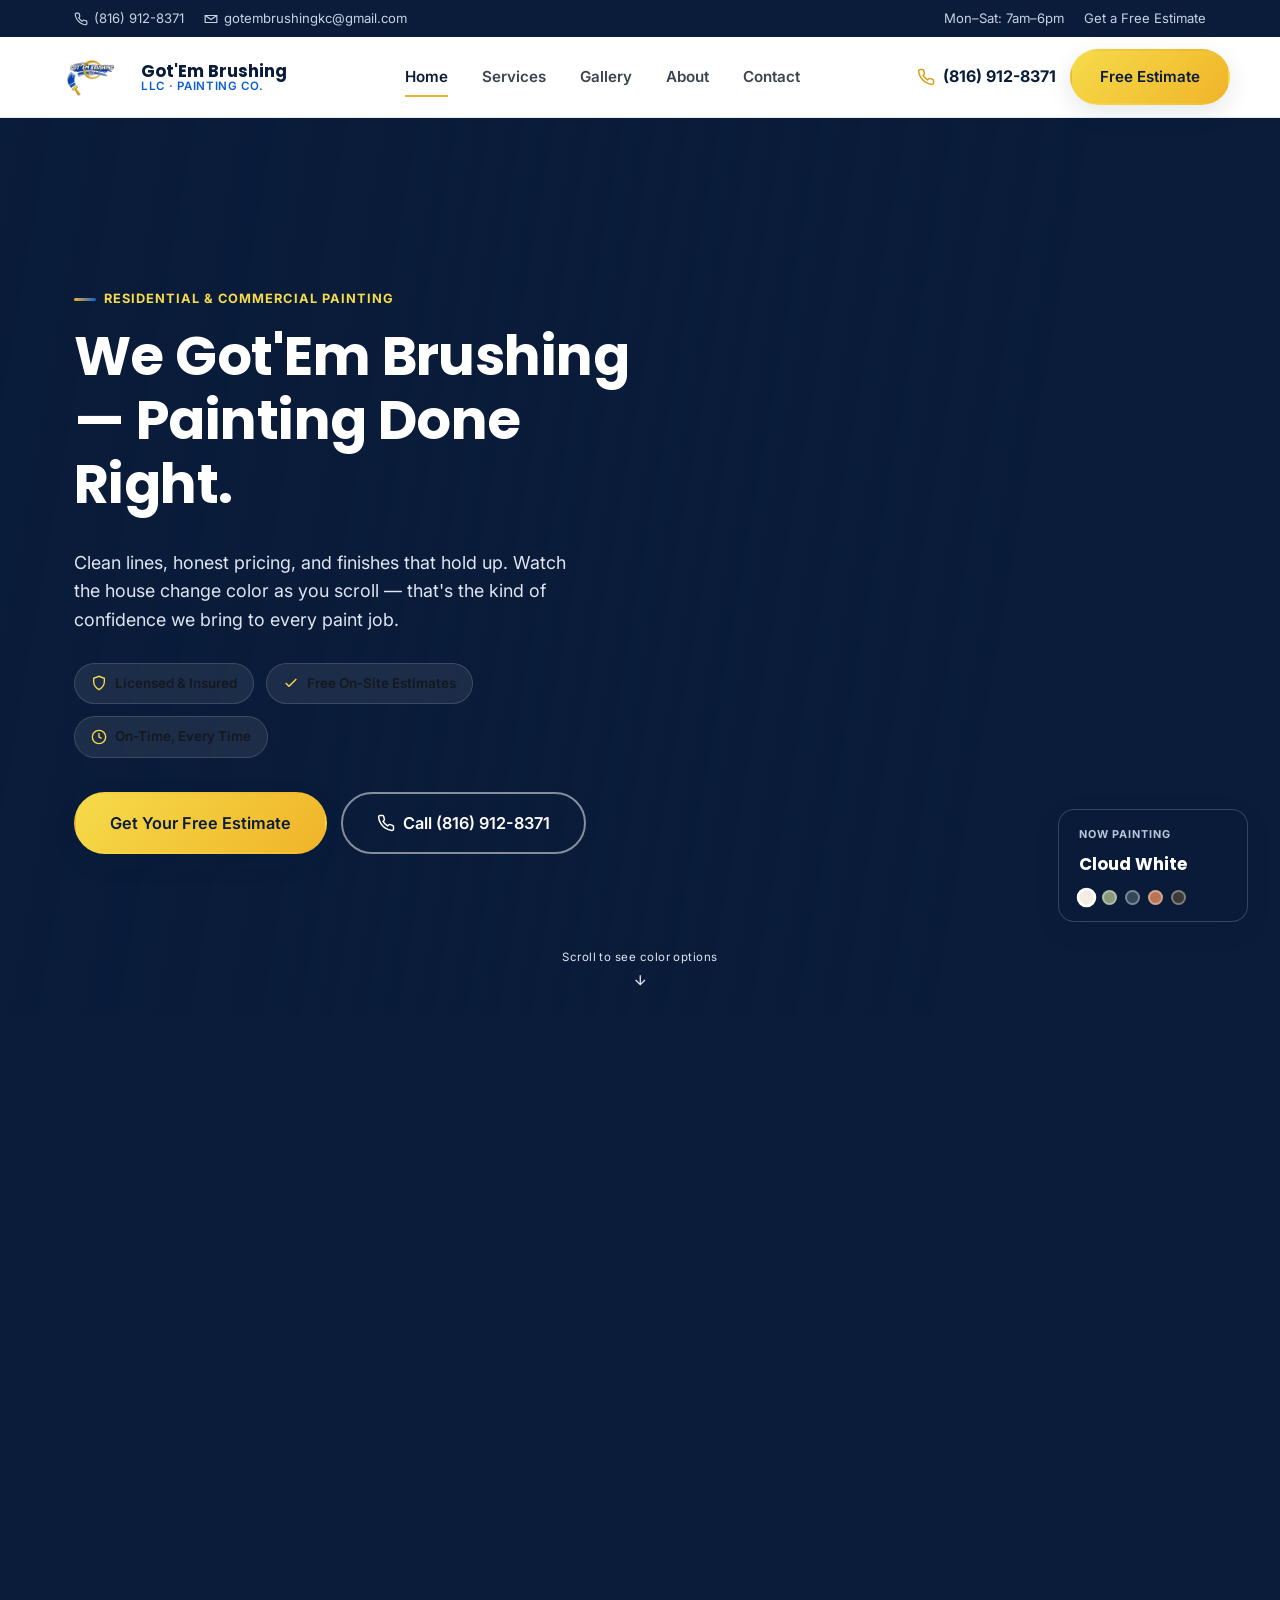
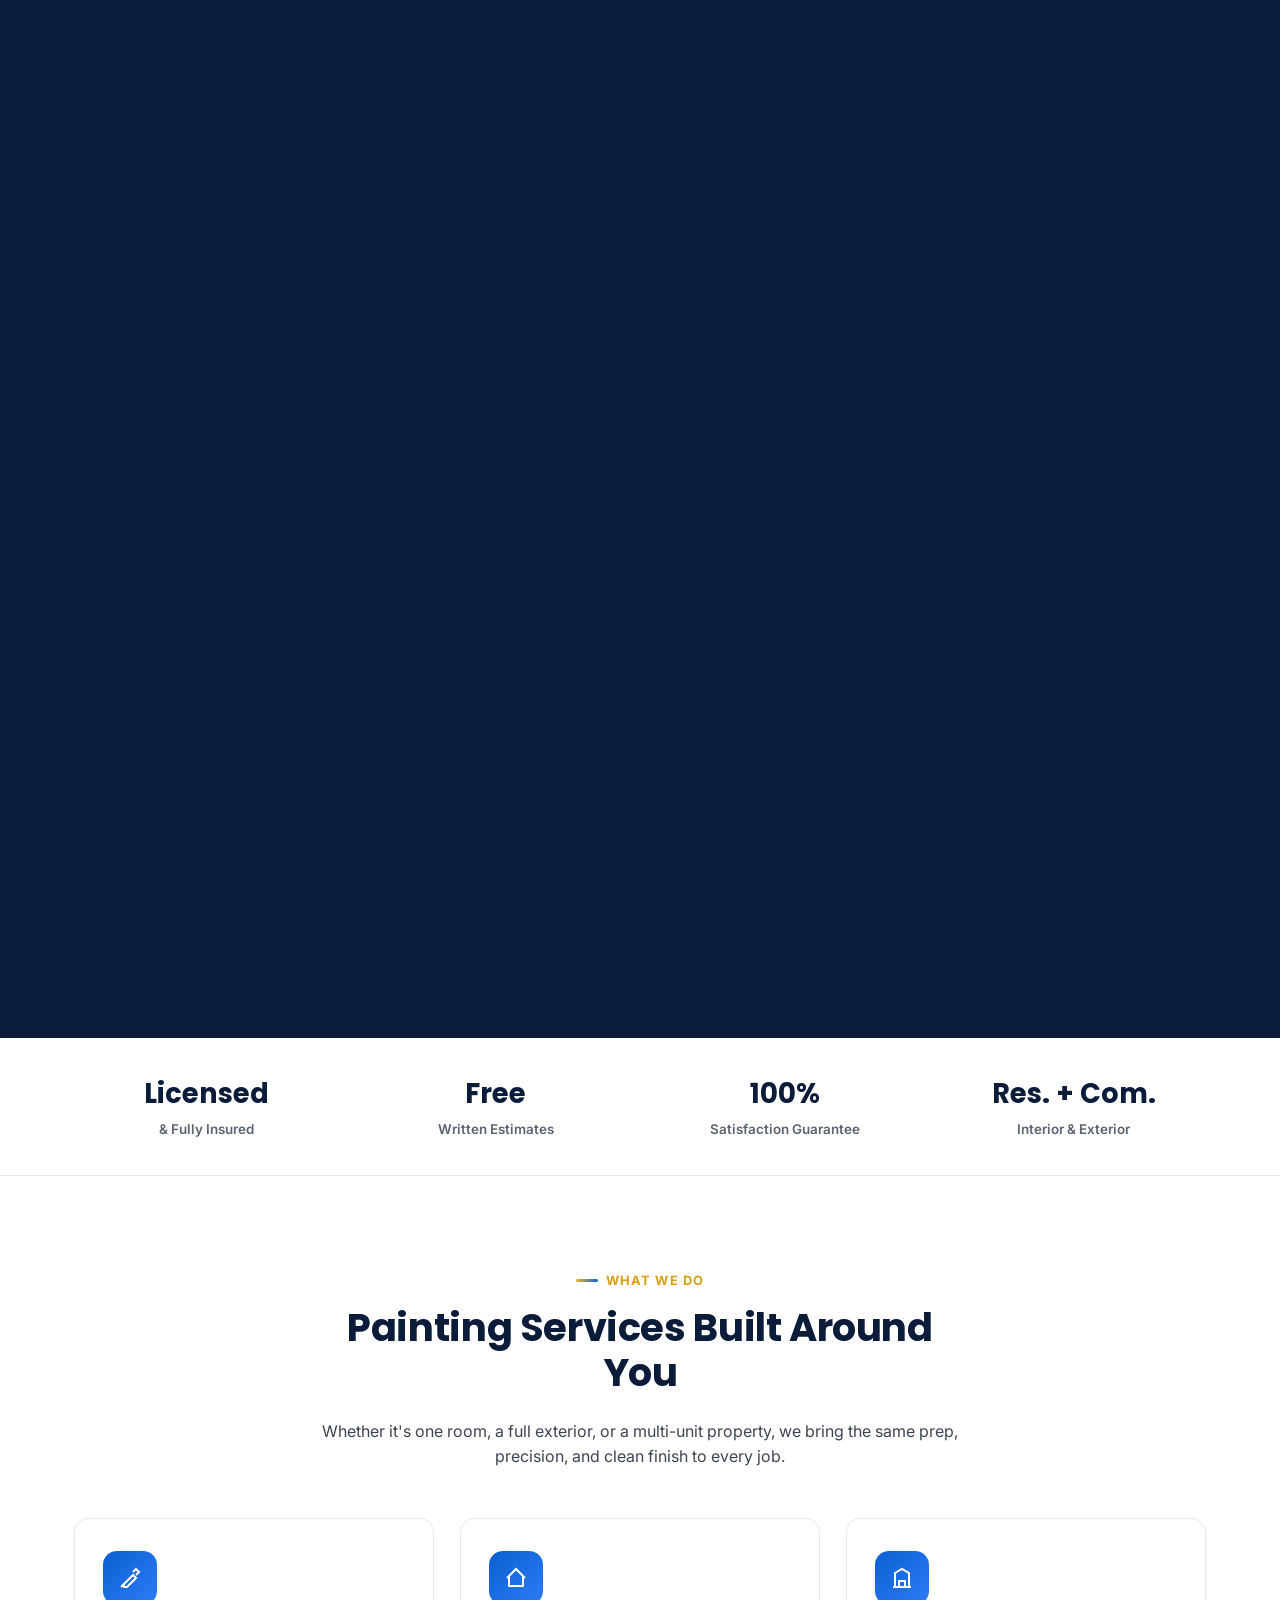
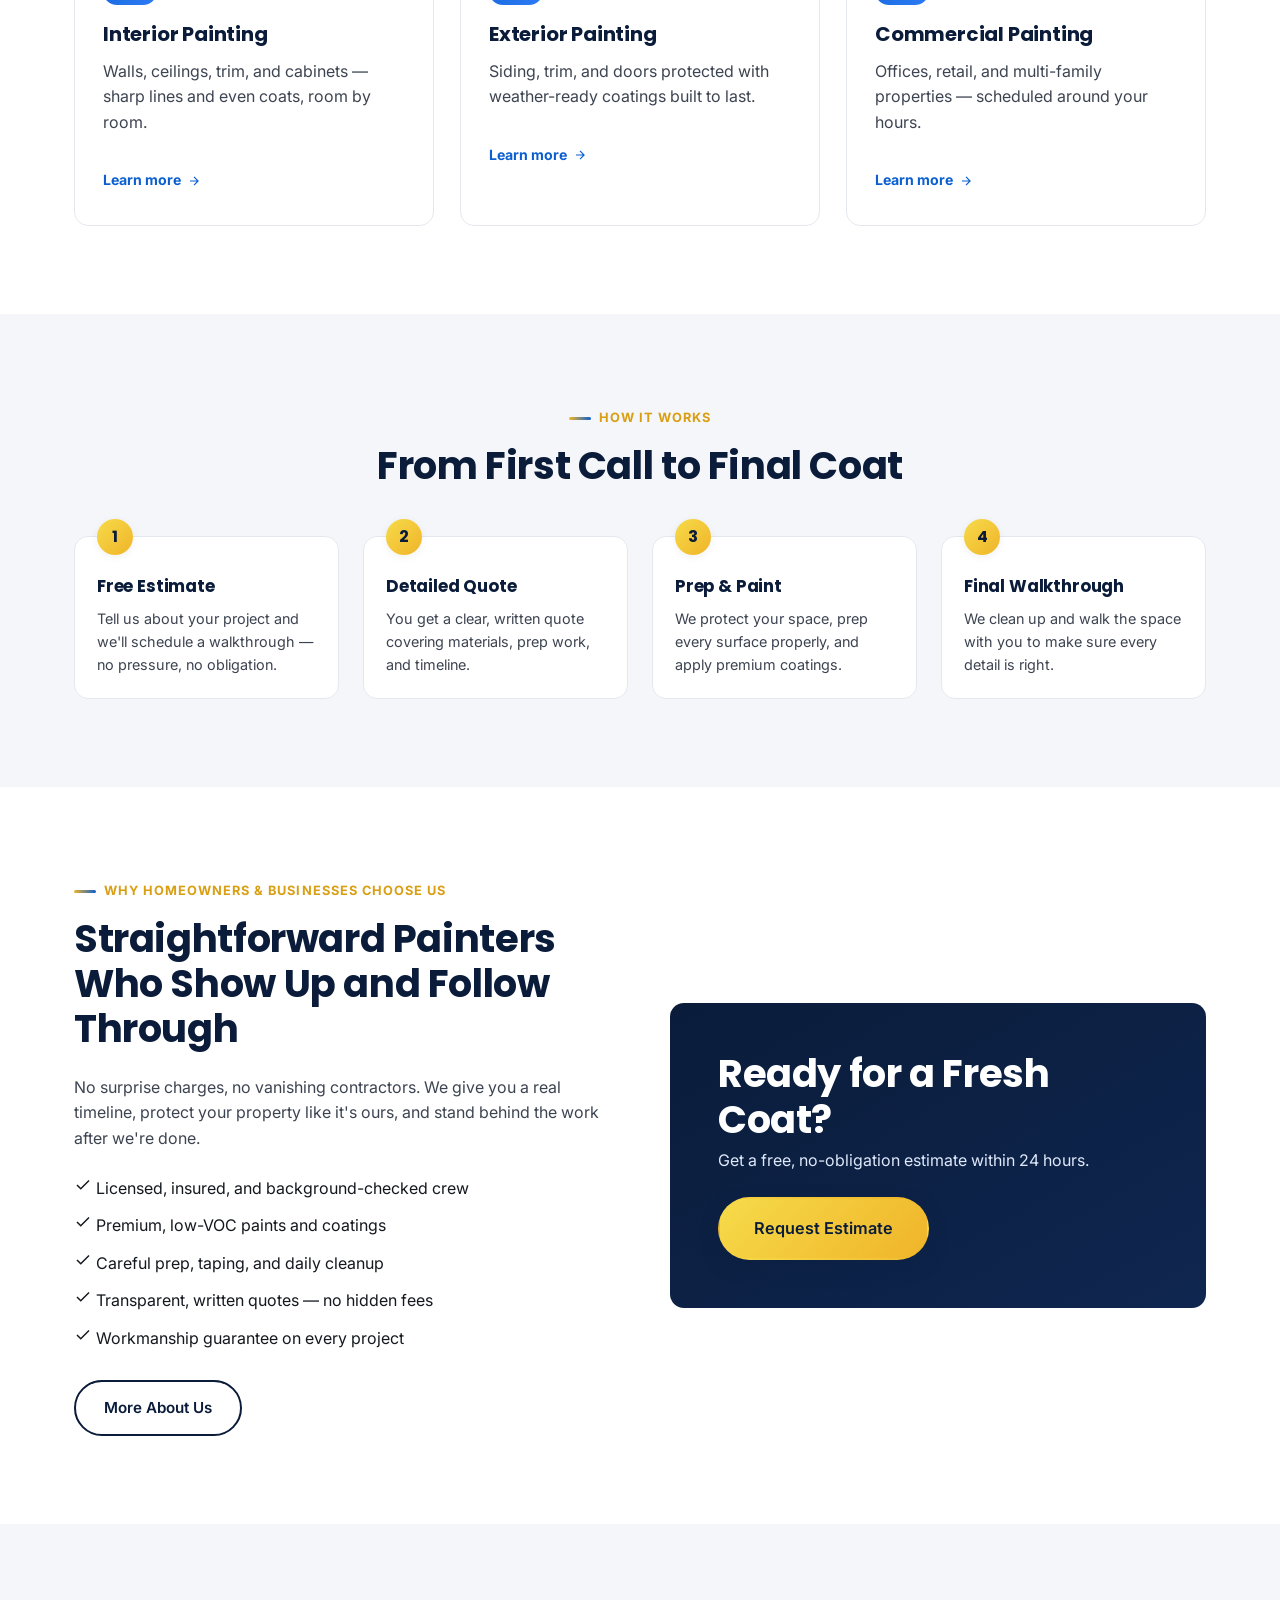
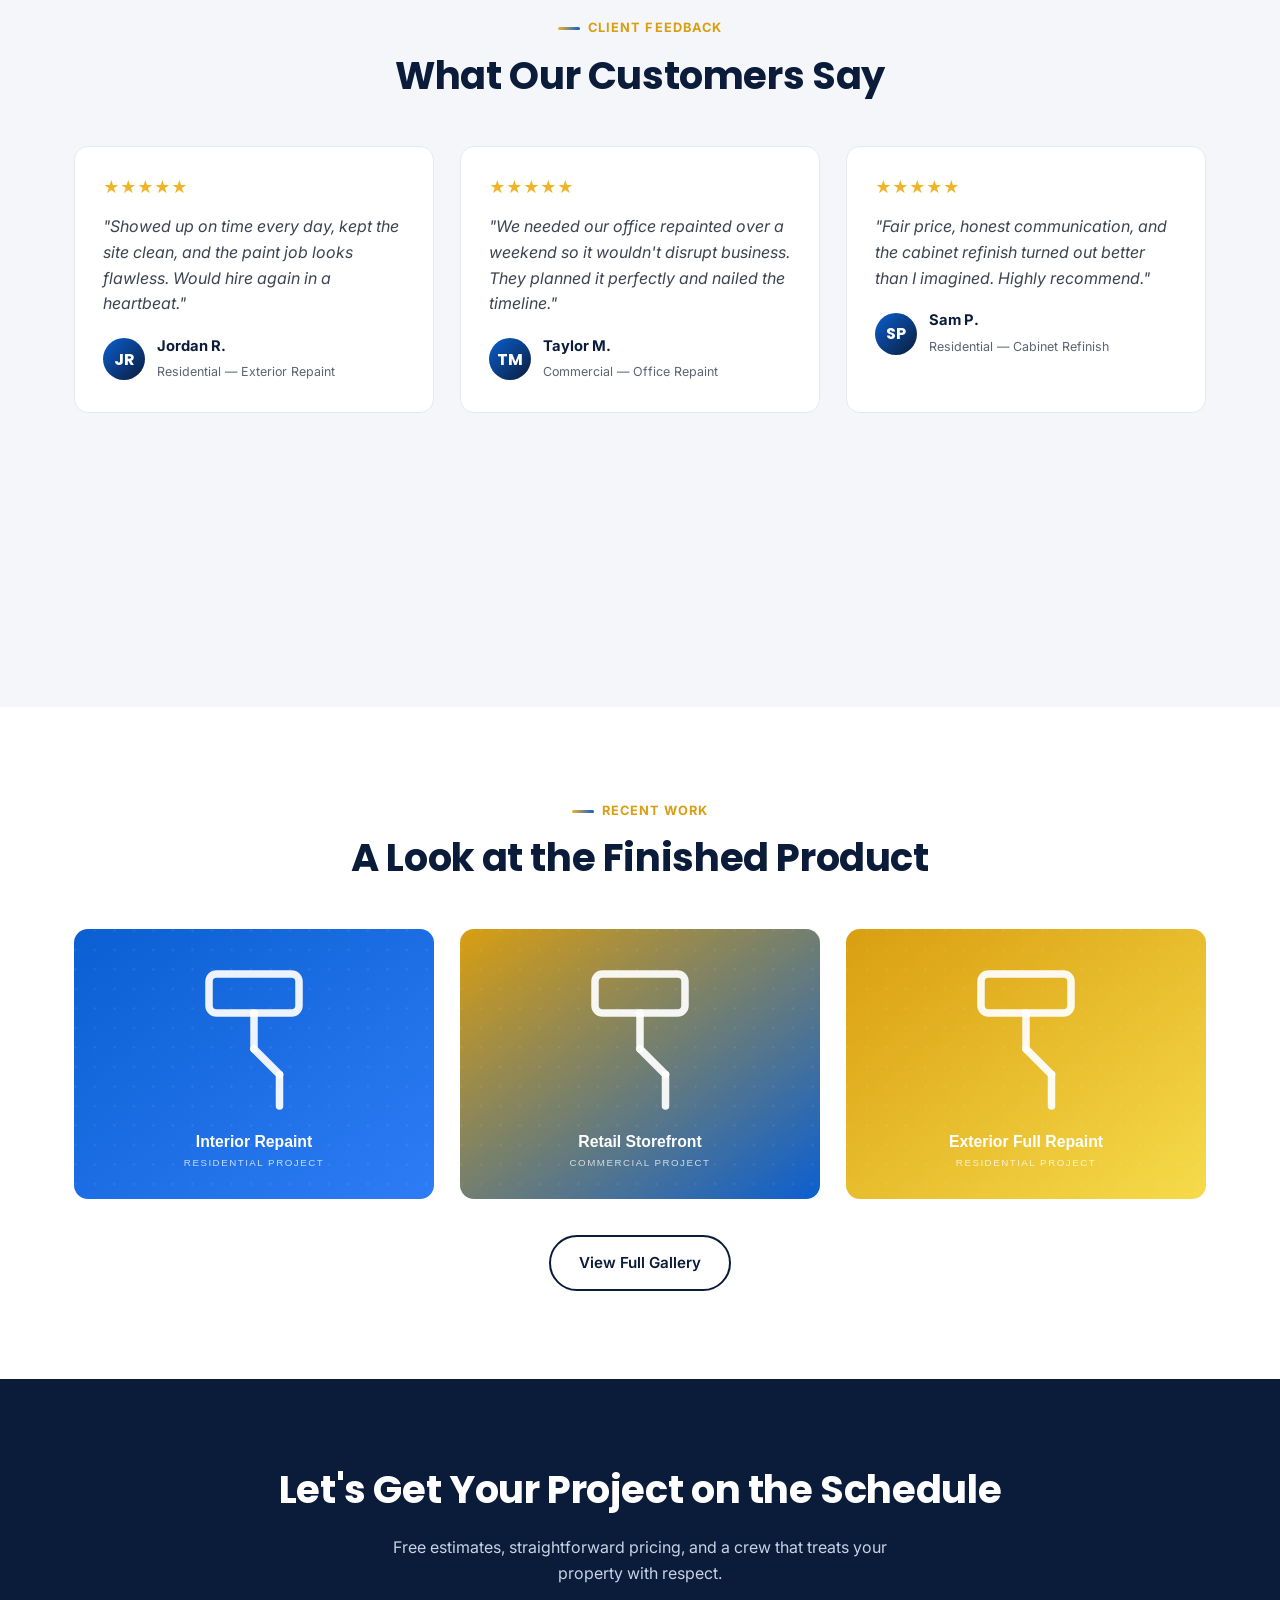
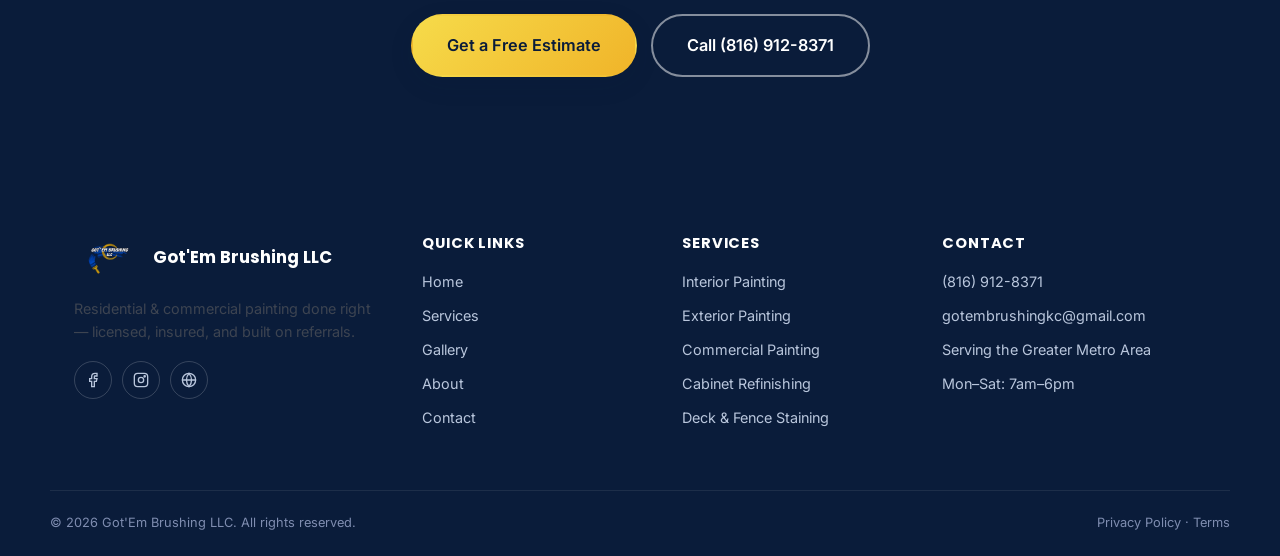
==== commit 8605dbb3: "Rename index.html to gotem-brushing-site 6/index.html" ====
--- a/gotem-brushing-site 6/index.html
+++ b/gotem-brushing-site 6/index.html
@@ -247,6 +247,11 @@
         </div>
       </div>
     </div>
+
+    <div class="reveal" style="margin-top:48px;">
+      <script type='text/javascript' src='https://reputationhub.site/reputation/assets/review-widget.js'></script>
+      <iframe class='lc_reviews_widget' src='https://reputationhub.site/reputation/widgets/review_widget/HNVWaDxRtodJROR4ViOP' frameborder='0' scrolling='no' style='min-width: 100%; width: 100%;'></iframe>
+    </div>
   </div>
 </section>
 
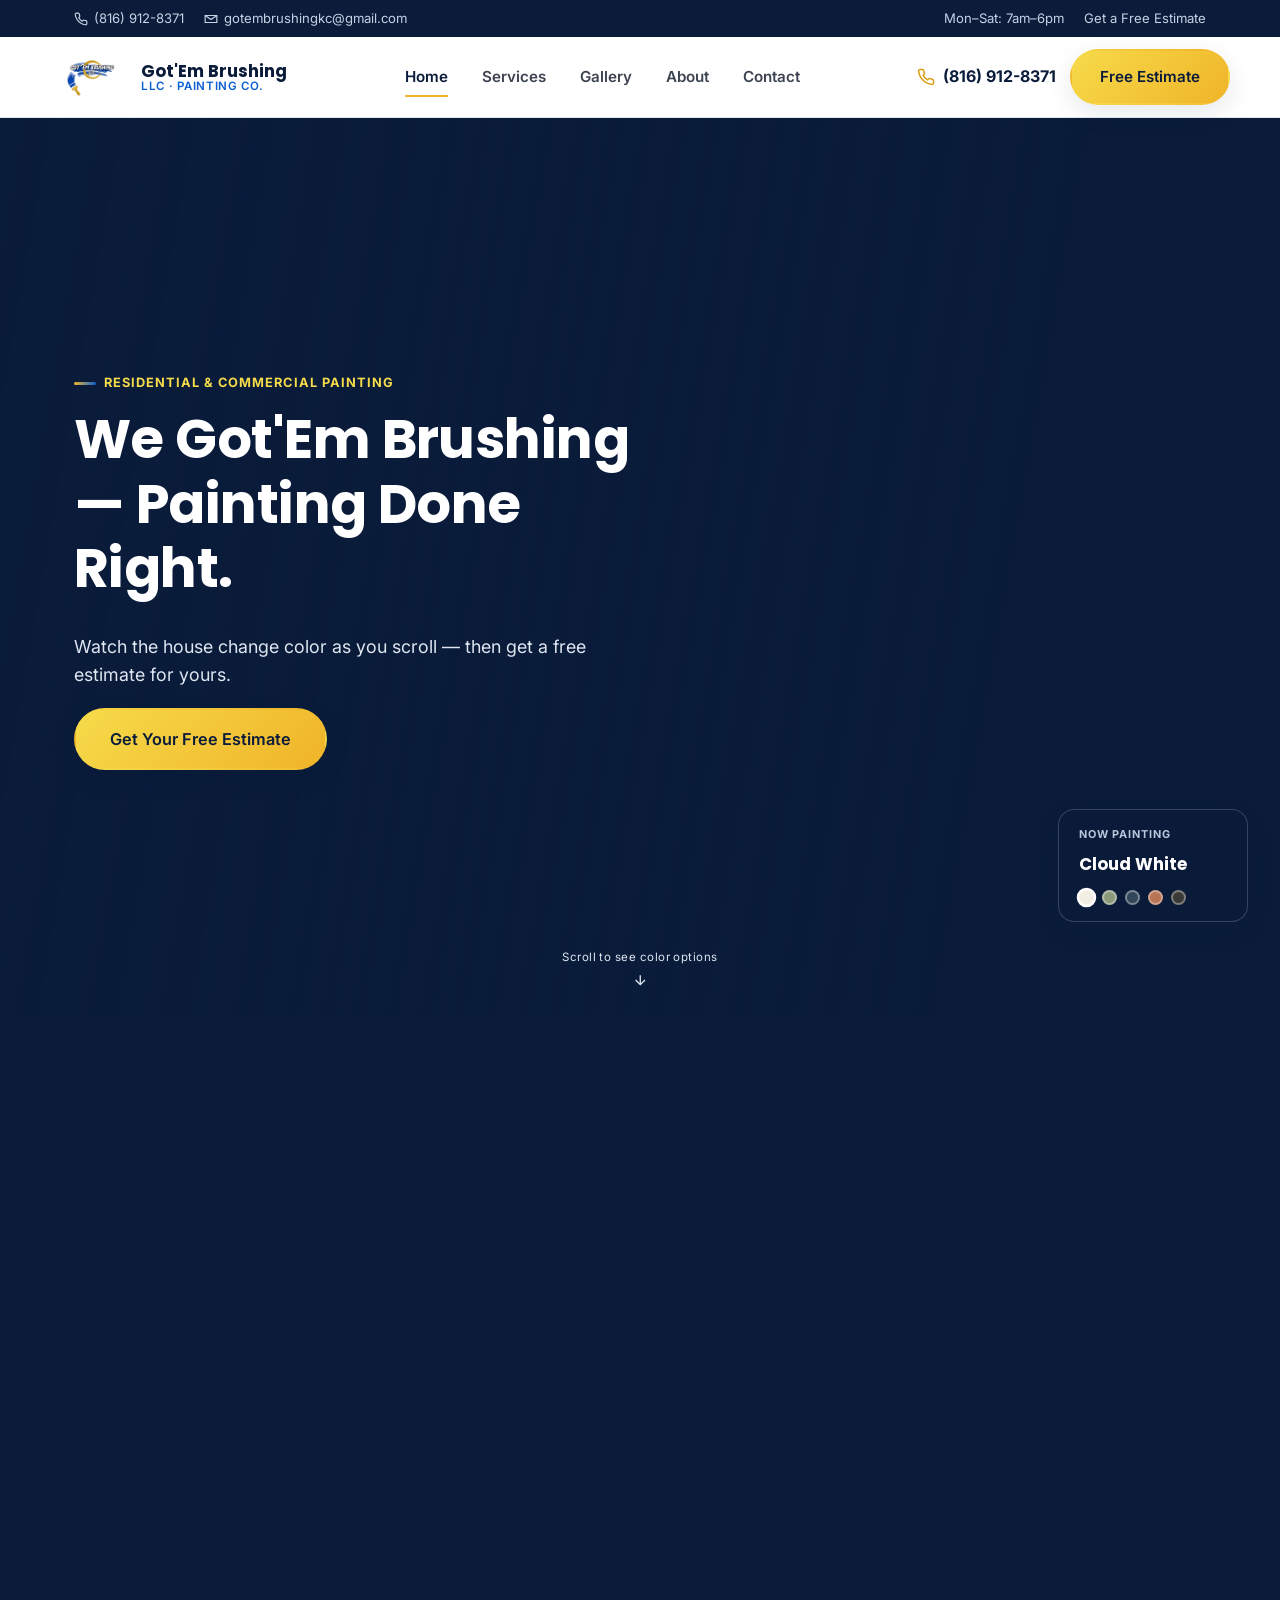
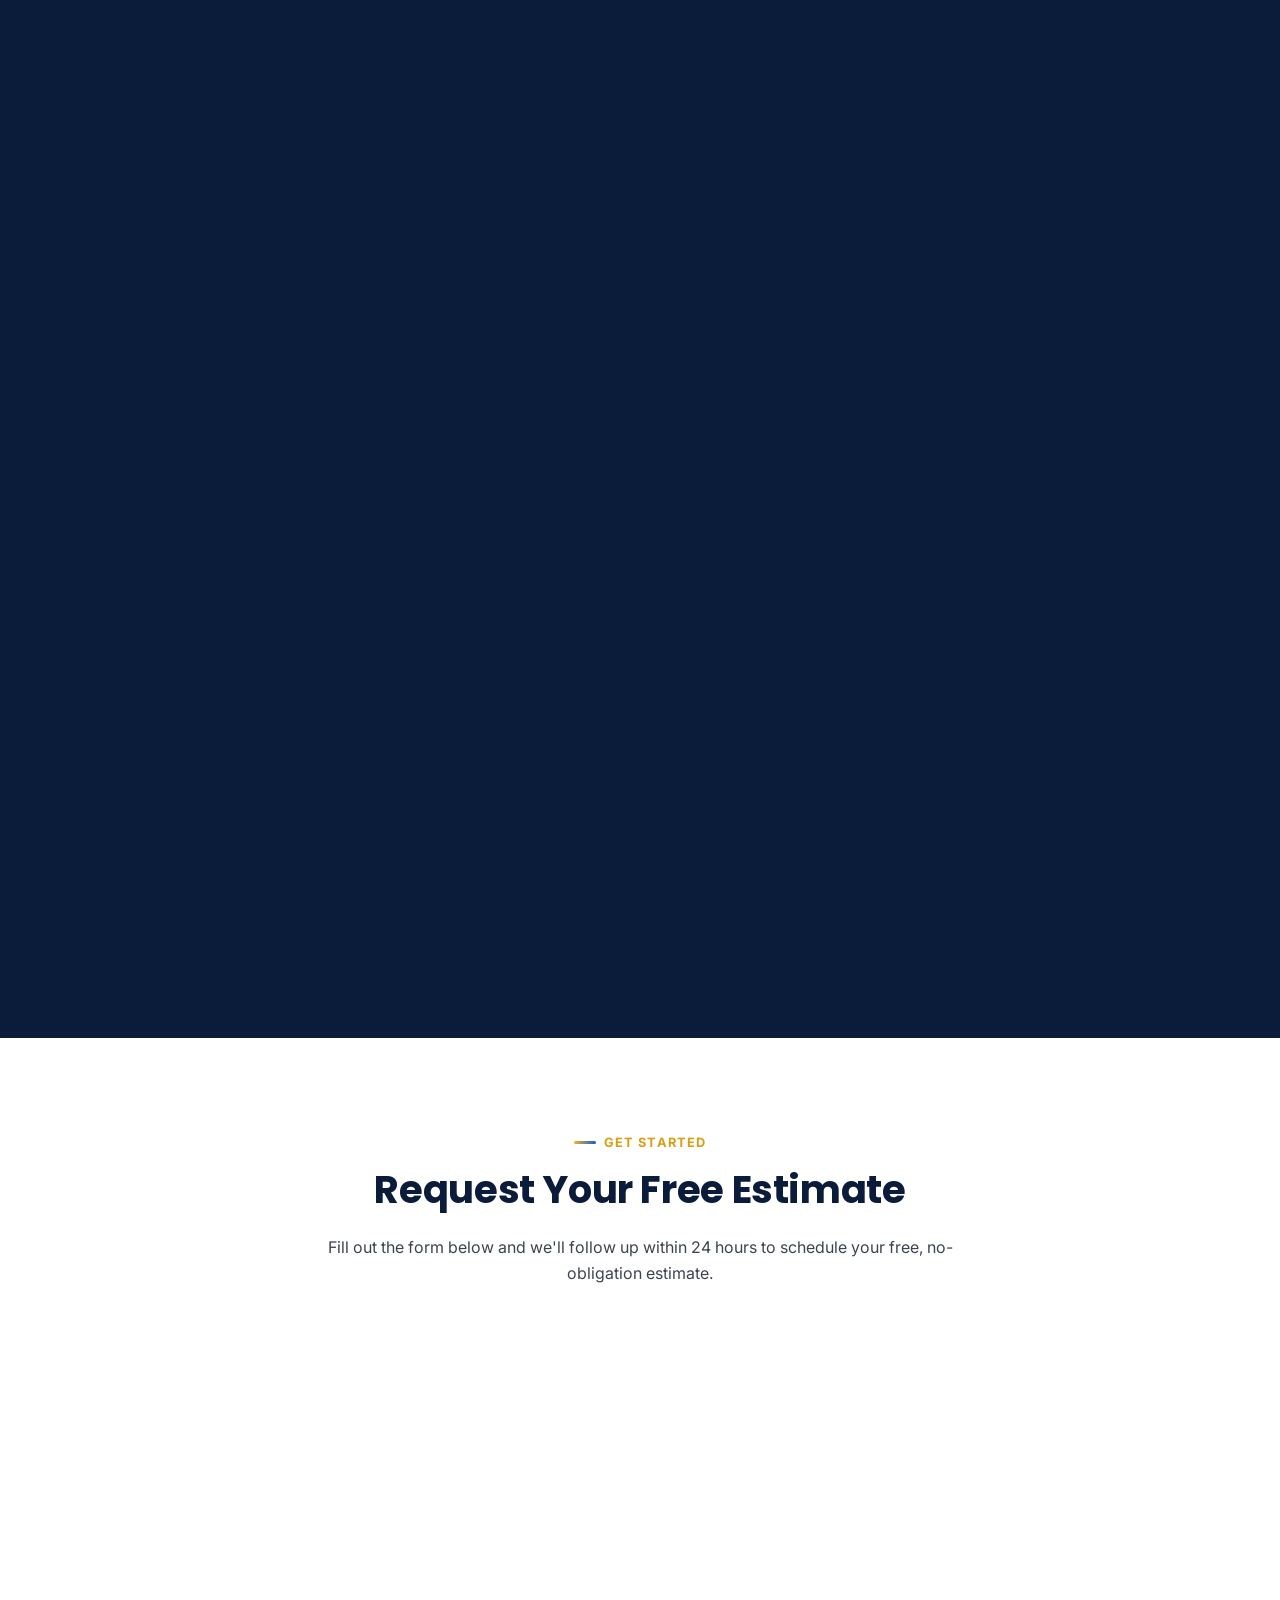
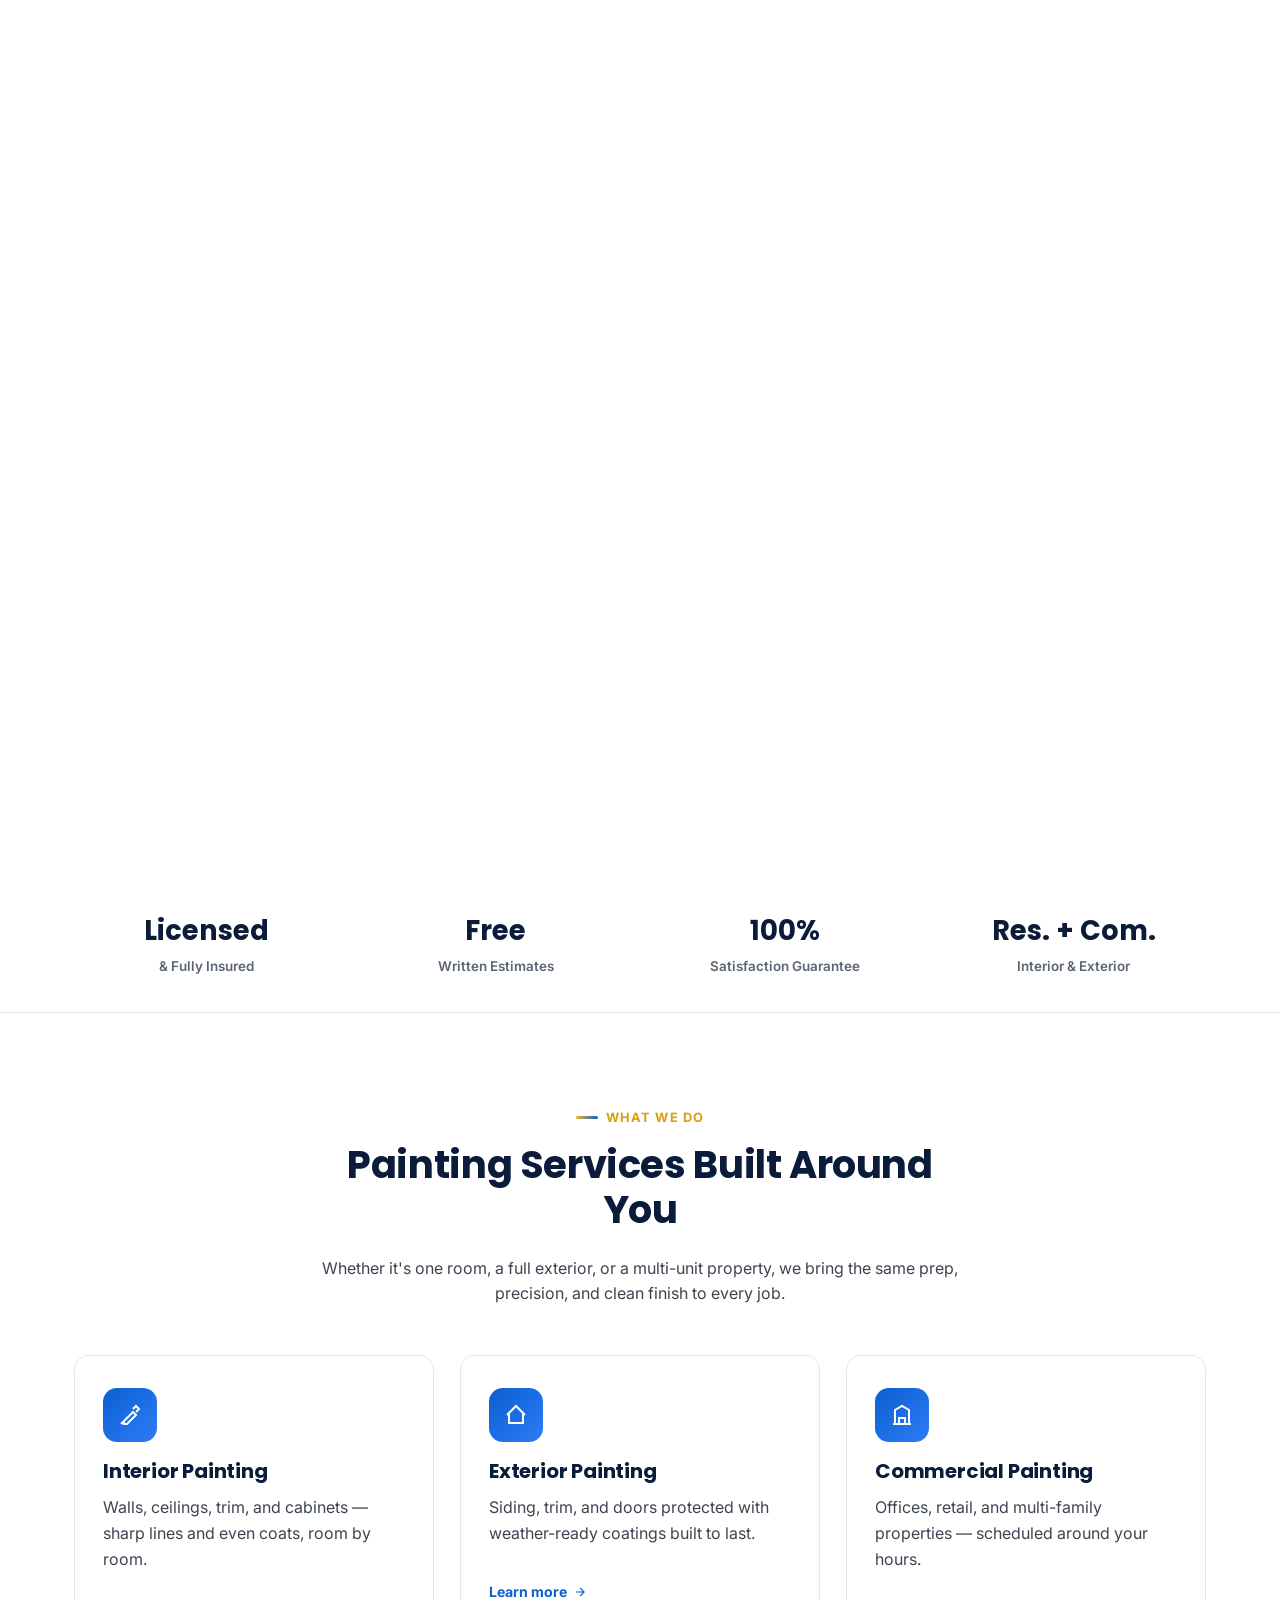
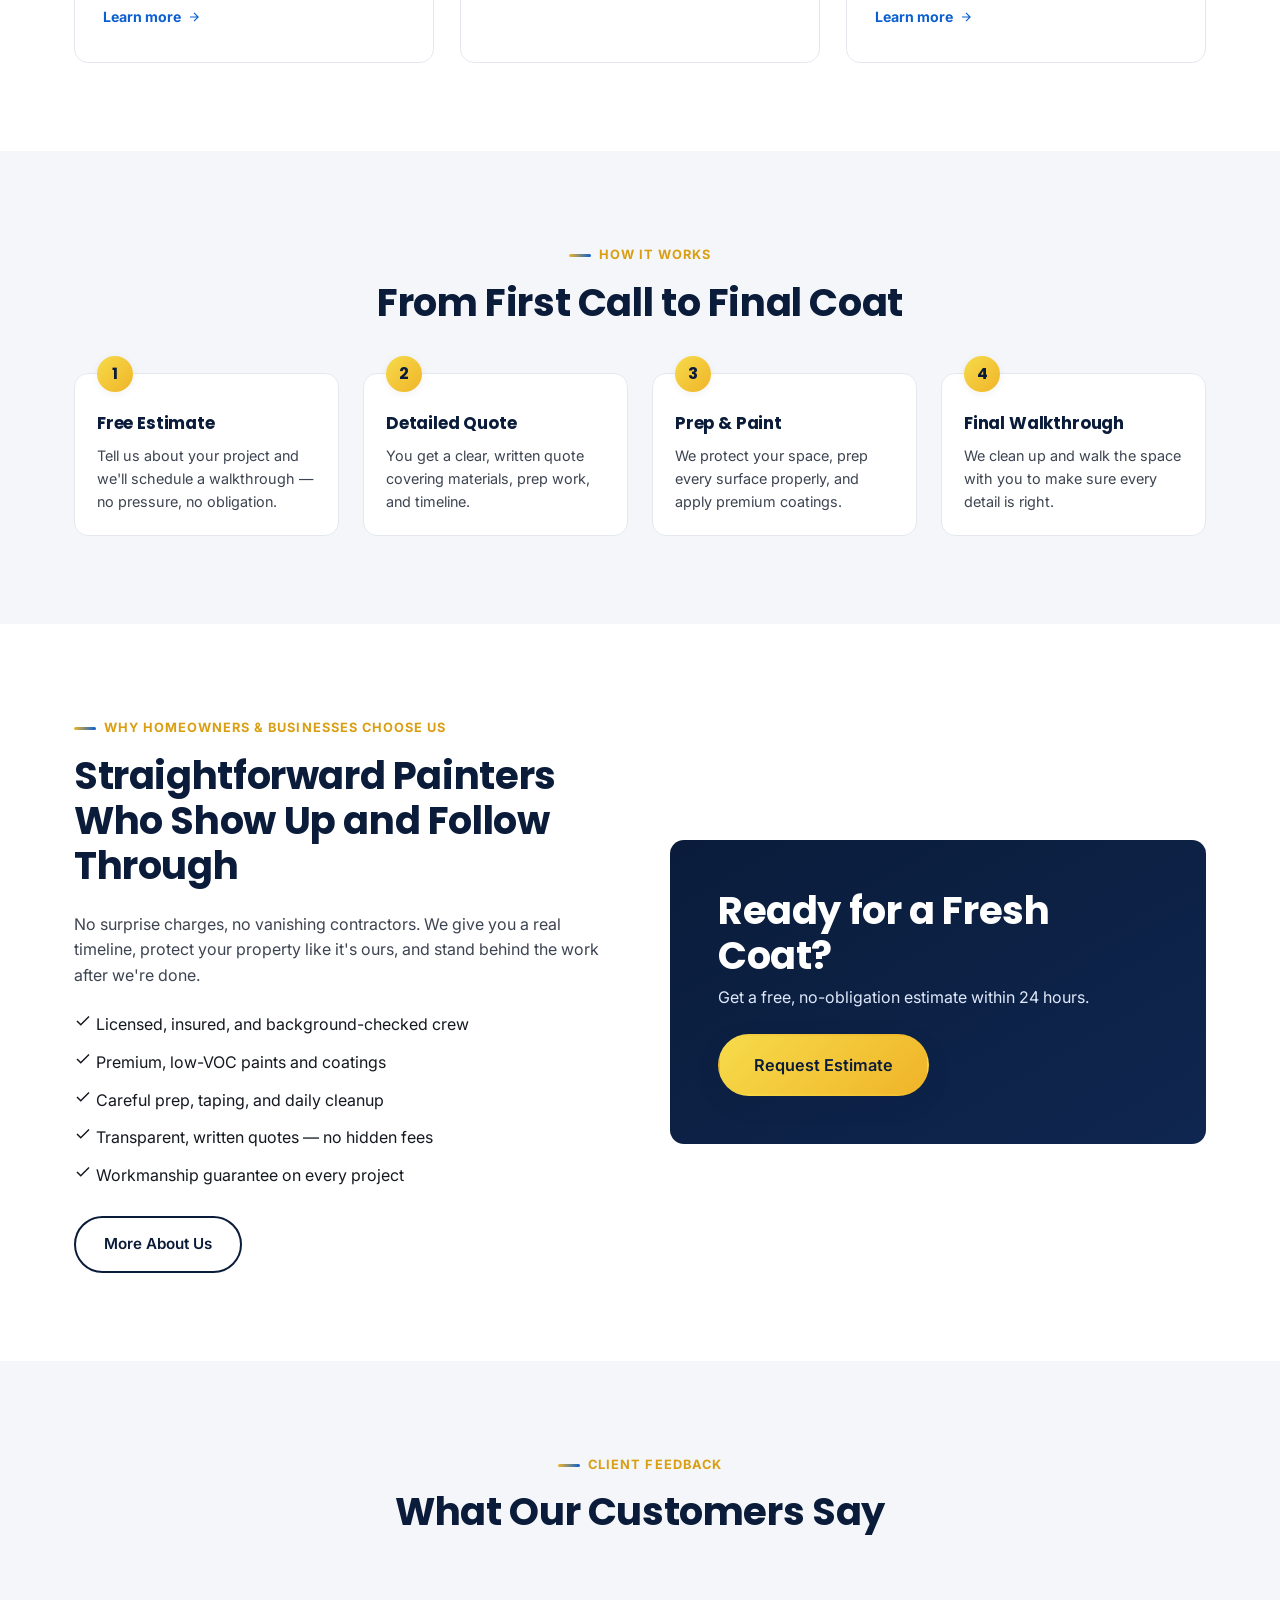
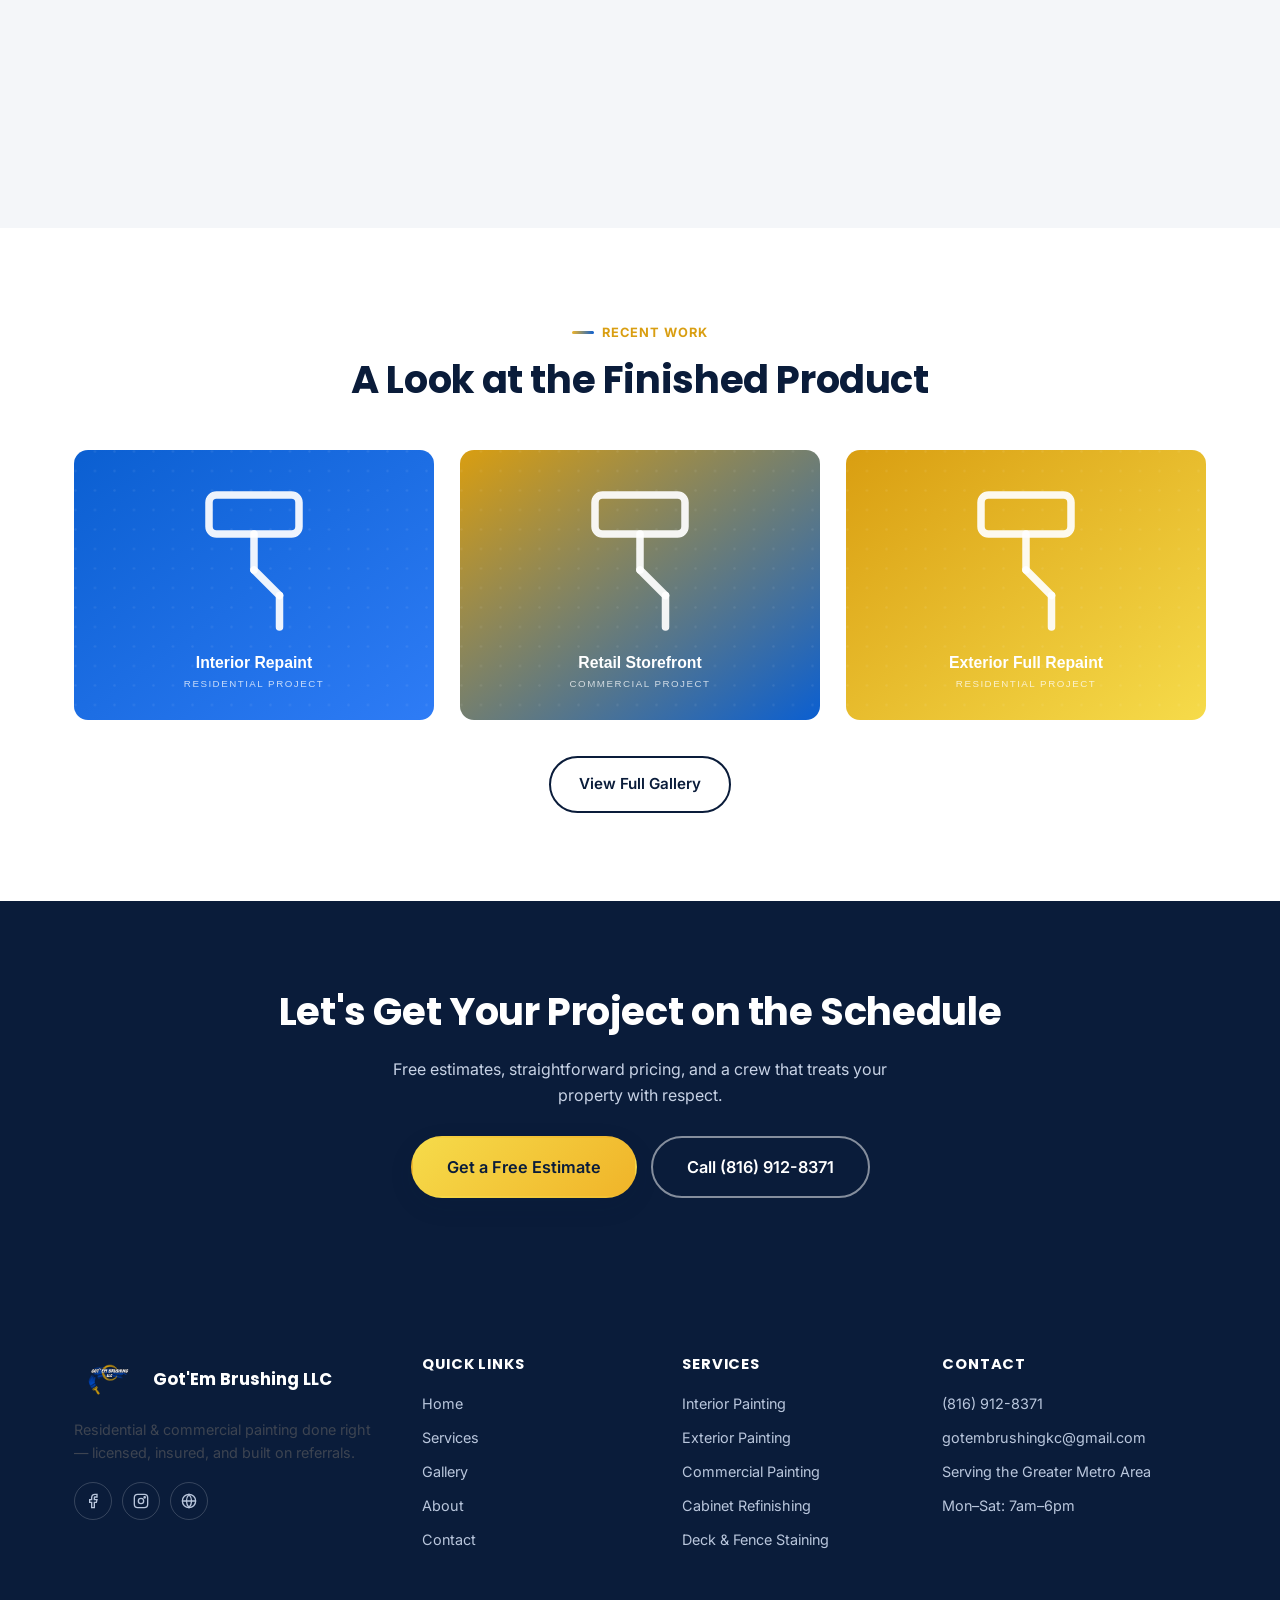
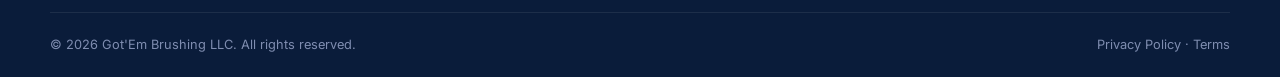
==== commit 269fc2ff: "Add files via upload" ====
--- a/gotem-brushing-site 6/index.html
+++ b/gotem-brushing-site 6/index.html
@@ -75,18 +75,9 @@
       <div class="hero-copy">
         <div class="eyebrow" style="color:#f6db4a">Residential &amp; Commercial Painting</div>
         <h1>We Got'Em Brushing<br>— Painting Done Right.</h1>
-        <p class="lead">Clean lines, honest pricing, and finishes that hold up. Watch the house change color as you scroll — that's the kind of confidence we bring to every paint job.</p>
-        <div class="hero-badges">
-          <div class="hero-badge"><svg width="16" height="16" viewBox="0 0 24 24" fill="none" stroke="currentColor" stroke-width="2"><path d="M12 22s8-4.5 8-11.8V5l-8-3-8 3v5.2C4 17.5 12 22 12 22z"/></svg> Licensed &amp; Insured</div>
-          <div class="hero-badge"><svg width="16" height="16" viewBox="0 0 24 24" fill="none" stroke="currentColor" stroke-width="2"><path d="M20 6L9 17l-5-5"/></svg> Free On-Site Estimates</div>
-          <div class="hero-badge"><svg width="16" height="16" viewBox="0 0 24 24" fill="none" stroke="currentColor" stroke-width="2"><circle cx="12" cy="12" r="10"/><path d="M12 6v6l4 2"/></svg> On-Time, Every Time</div>
-        </div>
+        <p class="lead">Watch the house change color as you scroll — then get a free estimate for yours.</p>
         <div class="hero-actions">
           <a href="contact.html" class="btn btn-primary btn-lg">Get Your Free Estimate</a>
-          <a href="tel:+18169128371" class="btn btn-outline btn-lg">
-            <svg width="18" height="18" viewBox="0 0 24 24" fill="none" stroke="currentColor" stroke-width="2"><path d="M22 16.92v3a2 2 0 0 1-2.18 2 19.79 19.79 0 0 1-8.63-3.07 19.5 19.5 0 0 1-6-6 19.79 19.79 0 0 1-3.07-8.67A2 2 0 0 1 4.11 2h3a2 2 0 0 1 2 1.72c.127.96.362 1.903.7 2.81a2 2 0 0 1-.45 2.11L8.09 9.91a16 16 0 0 0 6 6l1.27-1.27a2 2 0 0 1 2.11-.45c.907.338 1.85.573 2.81.7A2 2 0 0 1 22 16.92z"/></svg>
-            Call (816) 912-8371
-          </a>
         </div>
       </div>
     </div>
@@ -108,6 +99,36 @@
       <svg width="16" height="16" viewBox="0 0 24 24" fill="none" stroke="currentColor" stroke-width="2"><path d="M12 5v14M19 12l-7 7-7-7"/></svg>
     </div>
 
+  </div>
+</section>
+
+<!-- ============ ESTIMATE FORM ============ -->
+<section class="section" id="estimate-form">
+  <div class="container">
+    <div class="section-head reveal">
+      <div class="eyebrow">Get Started</div>
+      <h2>Request Your Free Estimate</h2>
+      <p>Fill out the form below and we'll follow up within 24 hours to schedule your free, no-obligation estimate.</p>
+    </div>
+    <div class="reveal" style="max-width:720px;margin:0 auto;">
+      <iframe
+        src="https://api.leadconnectorhq.com/widget/form/M7LL7PgBHNmSym94ABfQ"
+        style="width:100%;height:1045px;border:none;border-radius:8px"
+        id="inline-M7LL7PgBHNmSym94ABfQ"
+        data-layout="{'id':'INLINE'}"
+        data-trigger-type="alwaysShow"
+        data-trigger-value=""
+        data-activation-type="alwaysActivated"
+        data-activation-value=""
+        data-deactivation-type="neverDeactivate"
+        data-deactivation-value=""
+        data-form-name="Estimate Form (Calendar Form)"
+        data-height="1045"
+        data-layout-iframe-id="inline-M7LL7PgBHNmSym94ABfQ"
+        data-form-id="M7LL7PgBHNmSym94ABfQ"
+        title="Estimate Form (Calendar Form)"
+      ></iframe>
+    </div>
   </div>
 </section>
 
@@ -221,34 +242,8 @@
       <div class="eyebrow">Client Feedback</div>
       <h2>What Our Customers Say</h2>
     </div>
-    <div class="grid-3">
-      <div class="testimonial reveal">
-        <div class="stars">★★★★★</div>
-        <p class="quote">"Showed up on time every day, kept the site clean, and the paint job looks flawless. Would hire again in a heartbeat."</p>
-        <div class="testimonial-author">
-          <div class="avatar">JR</div>
-          <div><strong>Jordan R.</strong><span>Residential — Exterior Repaint</span></div>
-        </div>
-      </div>
-      <div class="testimonial reveal">
-        <div class="stars">★★★★★</div>
-        <p class="quote">"We needed our office repainted over a weekend so it wouldn't disrupt business. They planned it perfectly and nailed the timeline."</p>
-        <div class="testimonial-author">
-          <div class="avatar">TM</div>
-          <div><strong>Taylor M.</strong><span>Commercial — Office Repaint</span></div>
-        </div>
-      </div>
-      <div class="testimonial reveal">
-        <div class="stars">★★★★★</div>
-        <p class="quote">"Fair price, honest communication, and the cabinet refinish turned out better than I imagined. Highly recommend."</p>
-        <div class="testimonial-author">
-          <div class="avatar">SP</div>
-          <div><strong>Sam P.</strong><span>Residential — Cabinet Refinish</span></div>
-        </div>
-      </div>
-    </div>
-
-    <div class="reveal" style="margin-top:48px;">
+
+    <div class="reveal">
       <script type='text/javascript' src='https://reputationhub.site/reputation/assets/review-widget.js'></script>
       <iframe class='lc_reviews_widget' src='https://reputationhub.site/reputation/widgets/review_widget/HNVWaDxRtodJROR4ViOP' frameborder='0' scrolling='no' style='min-width: 100%; width: 100%;'></iframe>
     </div>
@@ -355,5 +350,6 @@
 
 <script src="js/main.js"></script>
 <script src="js/hero-parallax.js"></script>
+<script src="https://link.msgsndr.com/js/form_embed.js"></script>
 </body>
 </html>
--- a/gotem-brushing-site 6/css/style.css
+++ b/gotem-brushing-site 6/css/style.css
@@ -799,6 +799,8 @@
   body { padding-bottom: 76px; }
   .hero-scroll { height: 220vh; }
   .hero-pin { min-height: 620px; }
+  .hero-photo-stack { inset: 0; background: var(--navy); }
+  .house-photo { object-fit: contain; object-position: center 20%; }
   .hero-scrim { background: linear-gradient(180deg, rgba(10,28,58,.35) 0%, rgba(10,28,58,.55) 55%, rgba(10,28,58,.9) 100%); }
   .paint-swatch-panel { left: 20px; right: 20px; bottom: 20px; flex-direction: row; align-items: center; justify-content: space-between; min-width: 0; }
   .scroll-cue { bottom: 96px; }
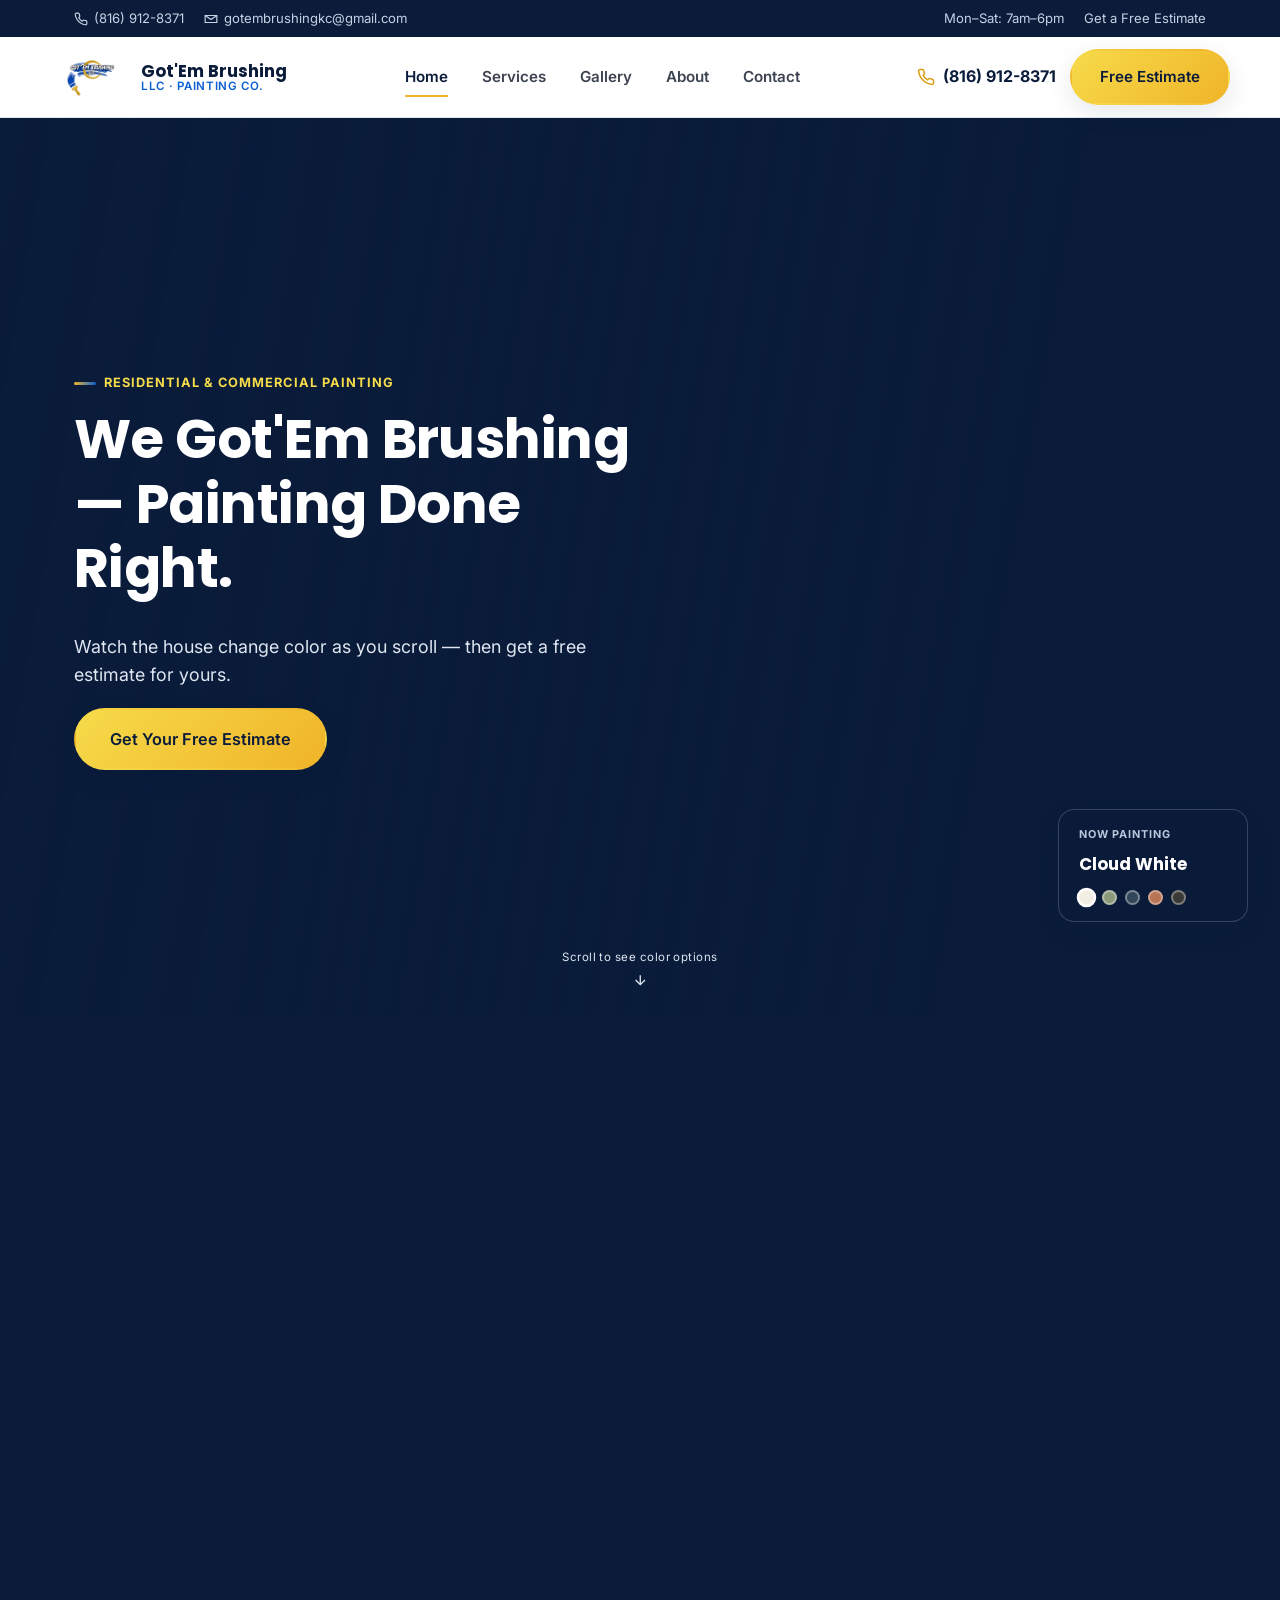
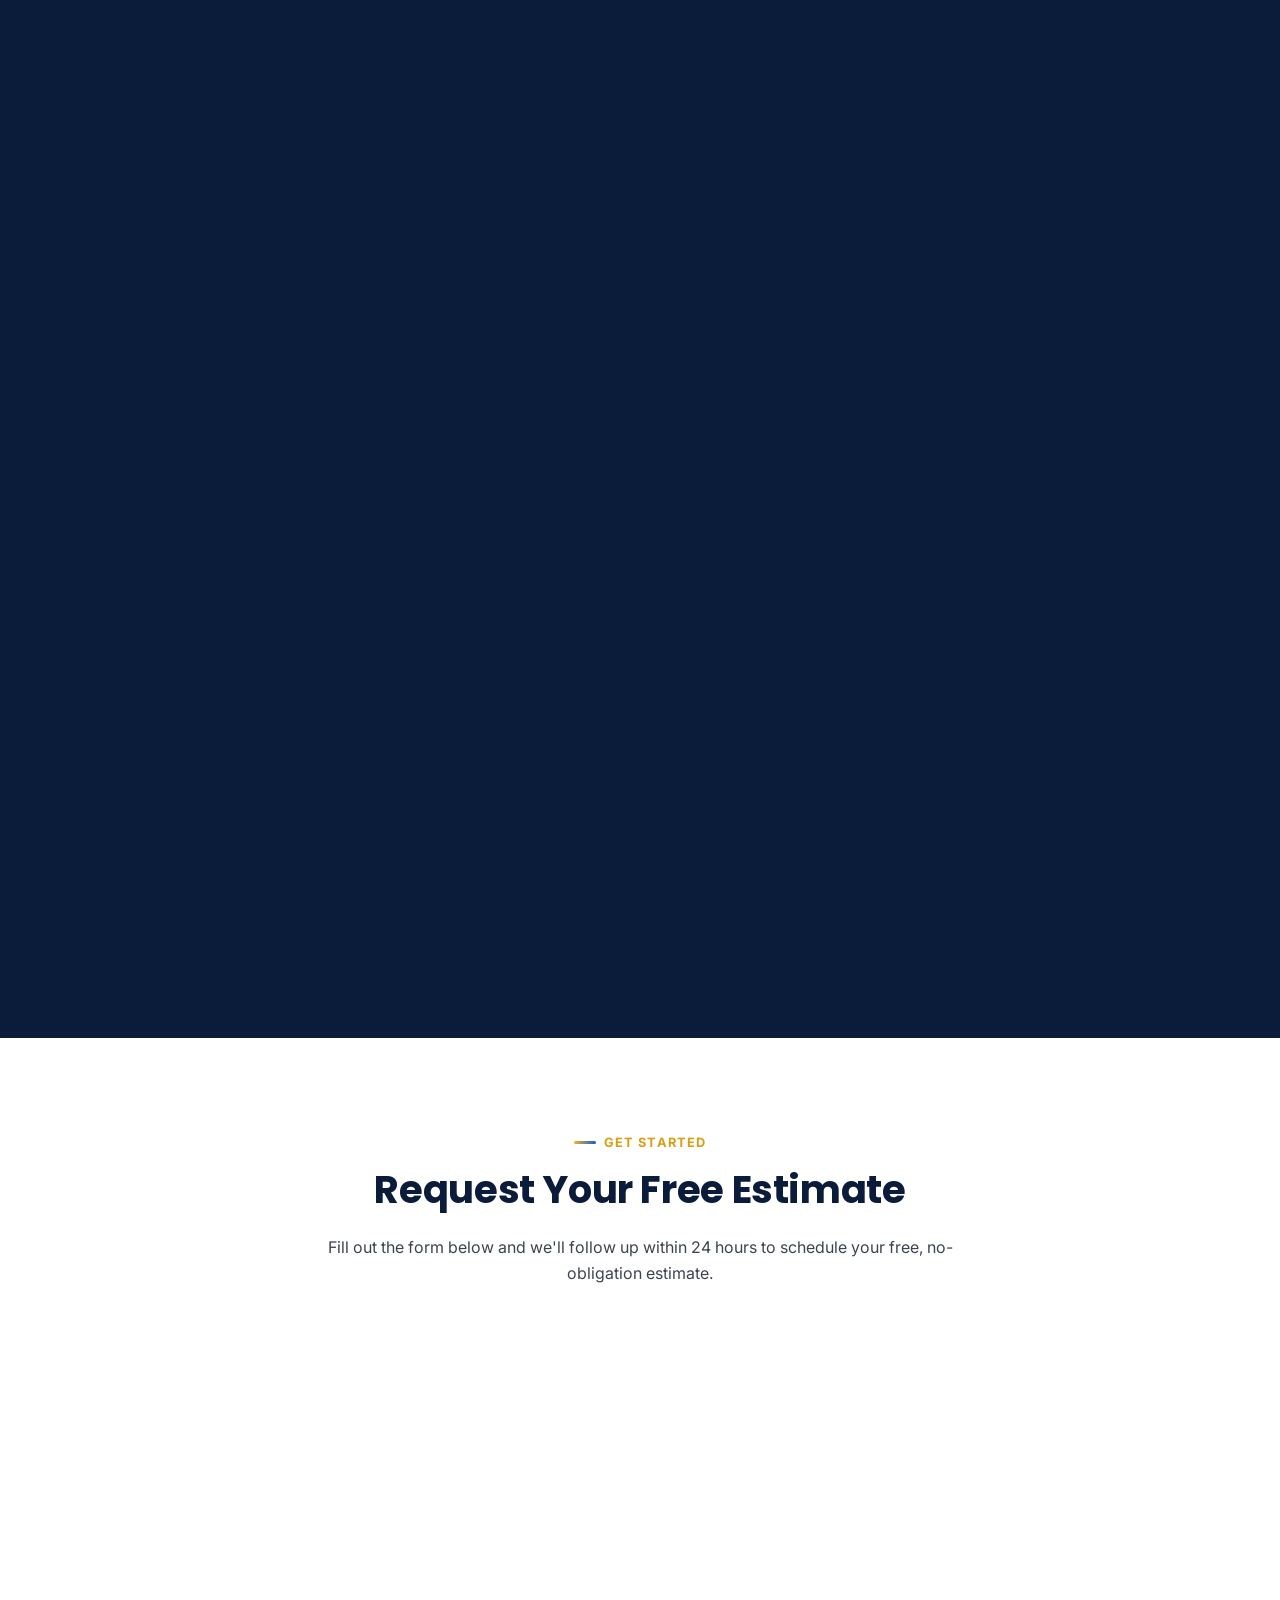
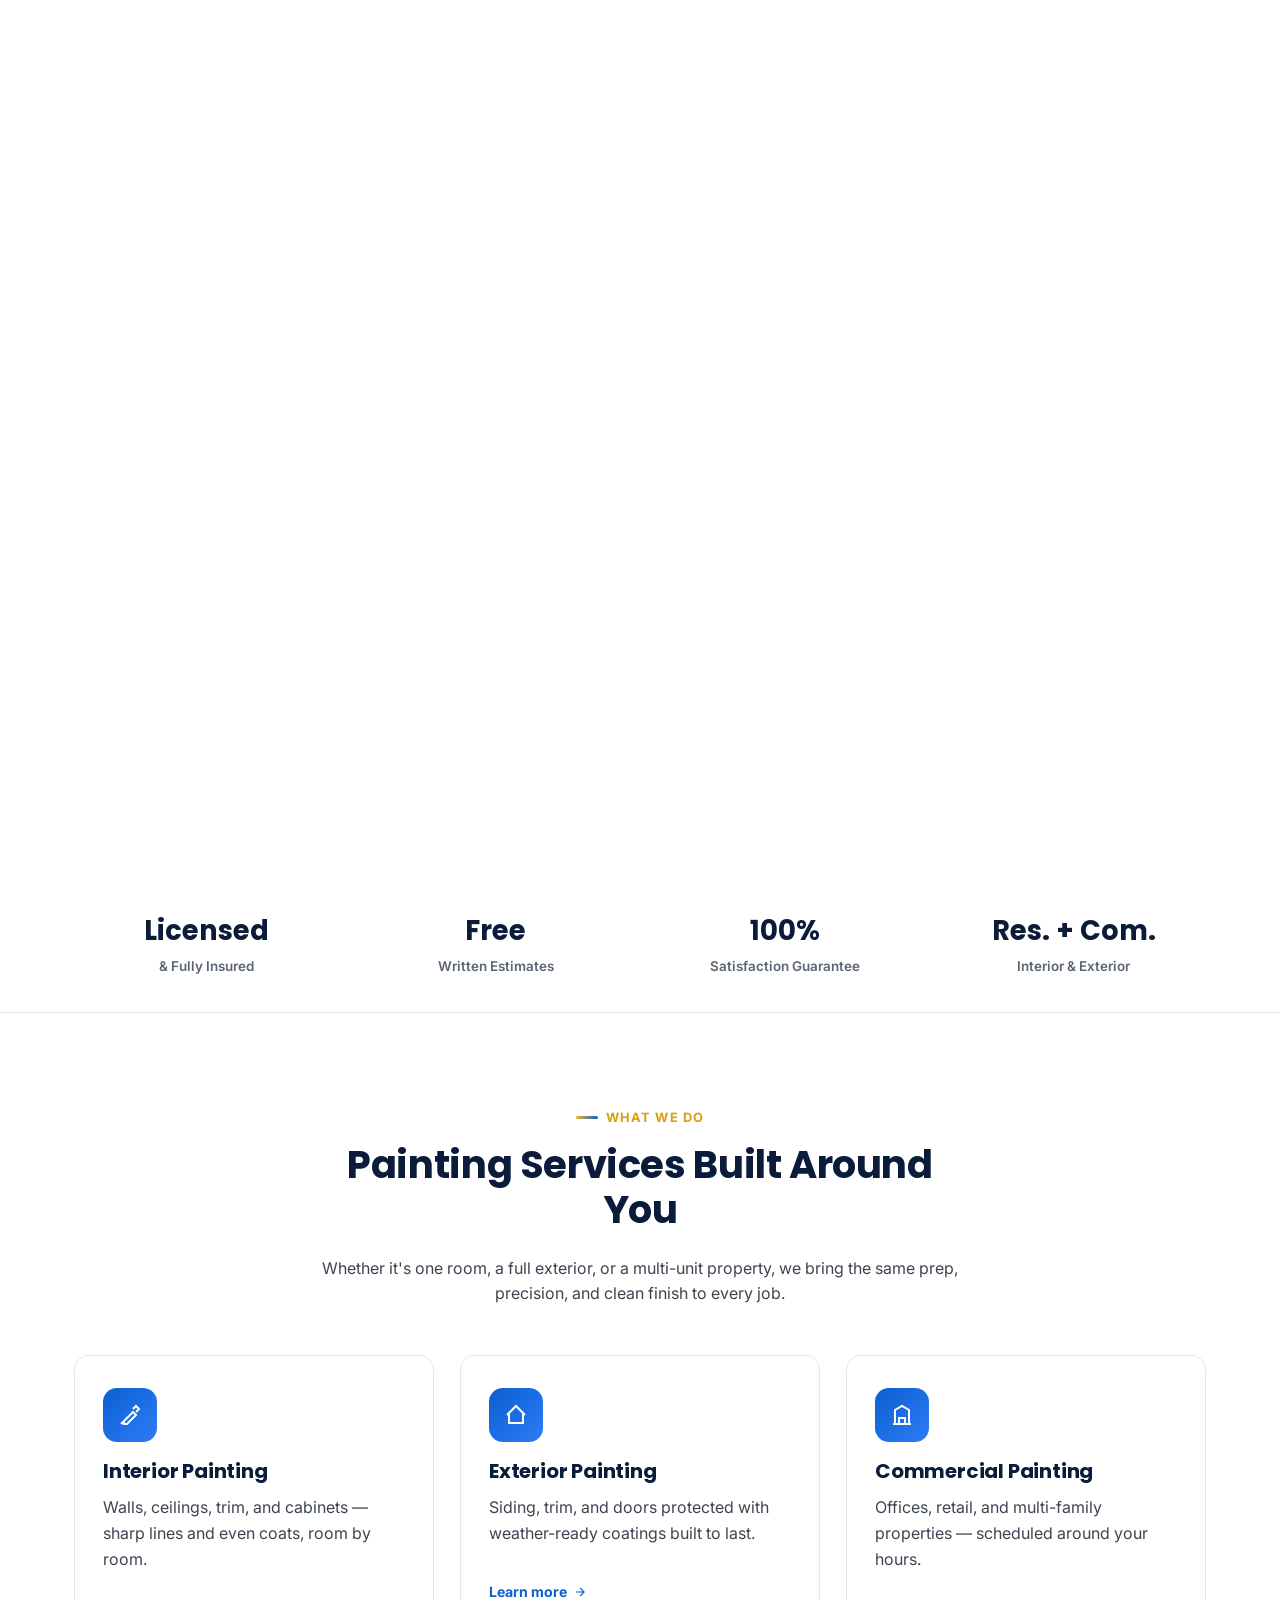
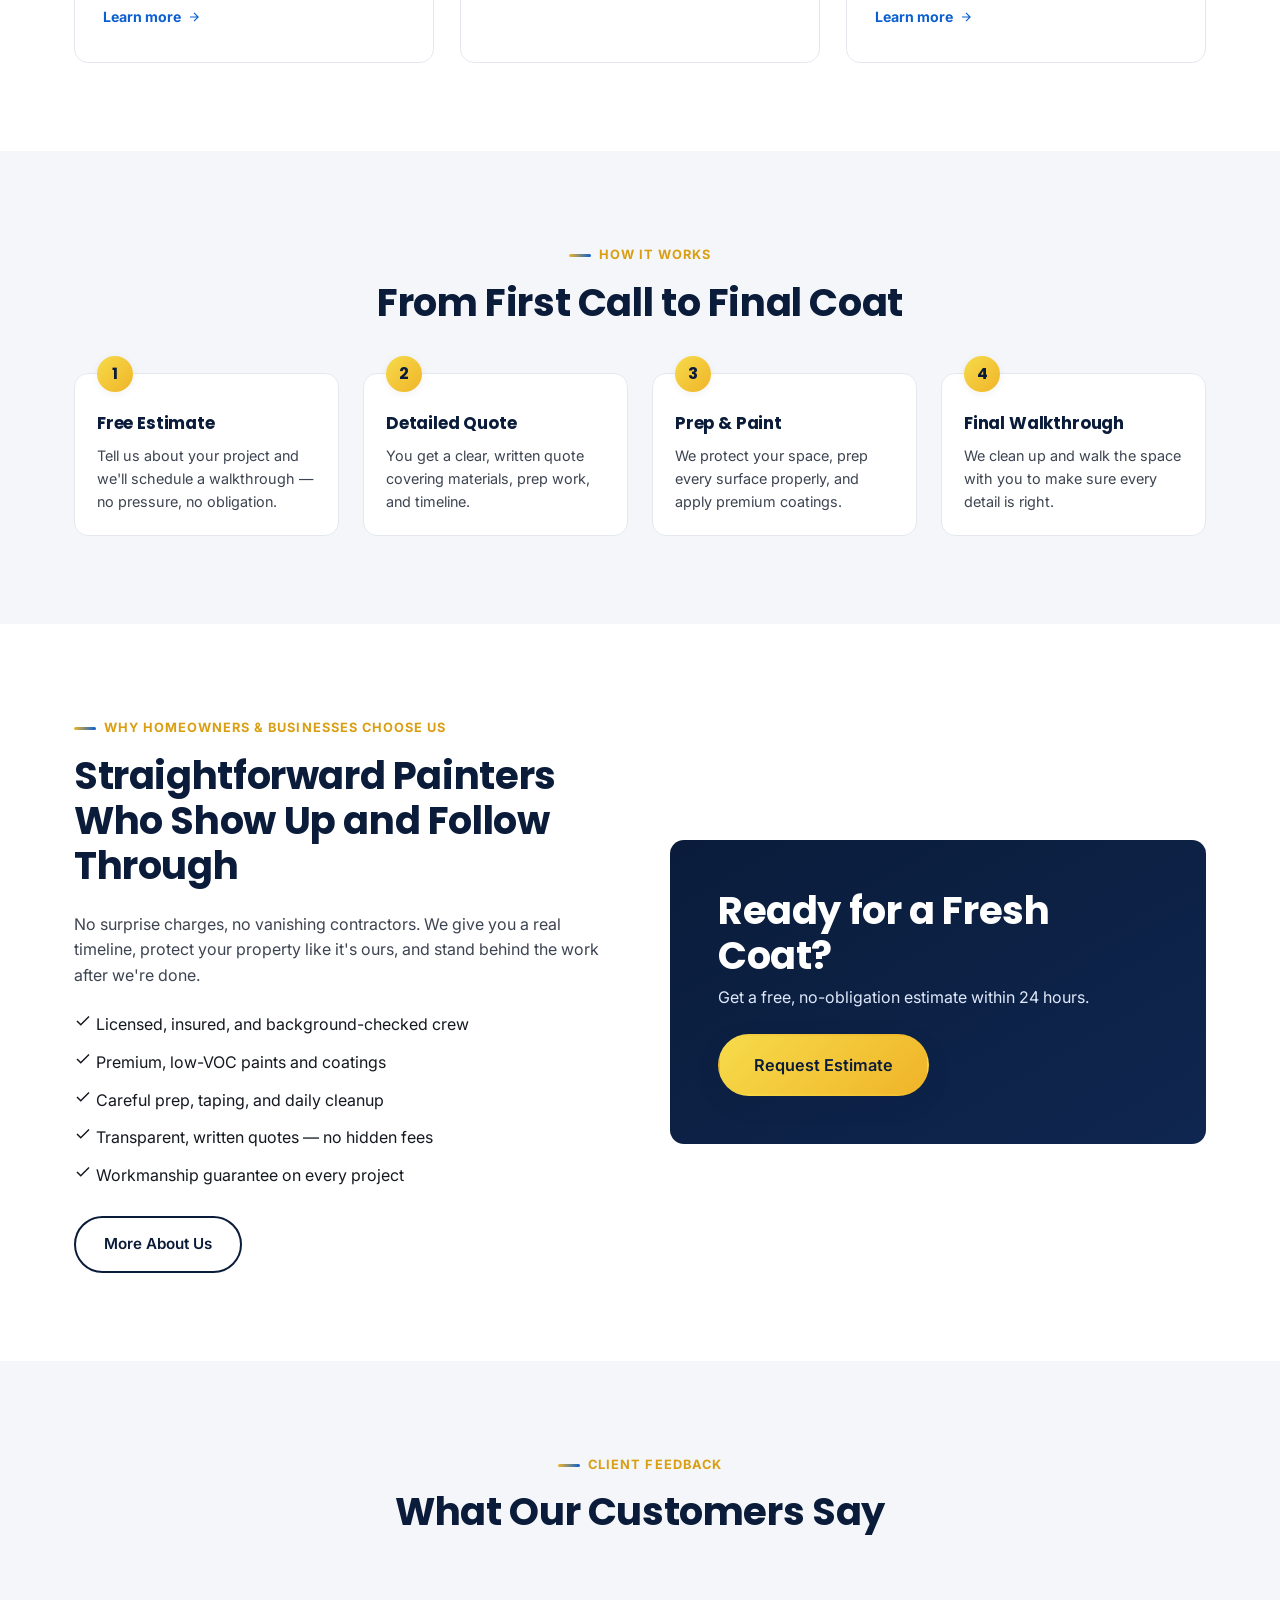
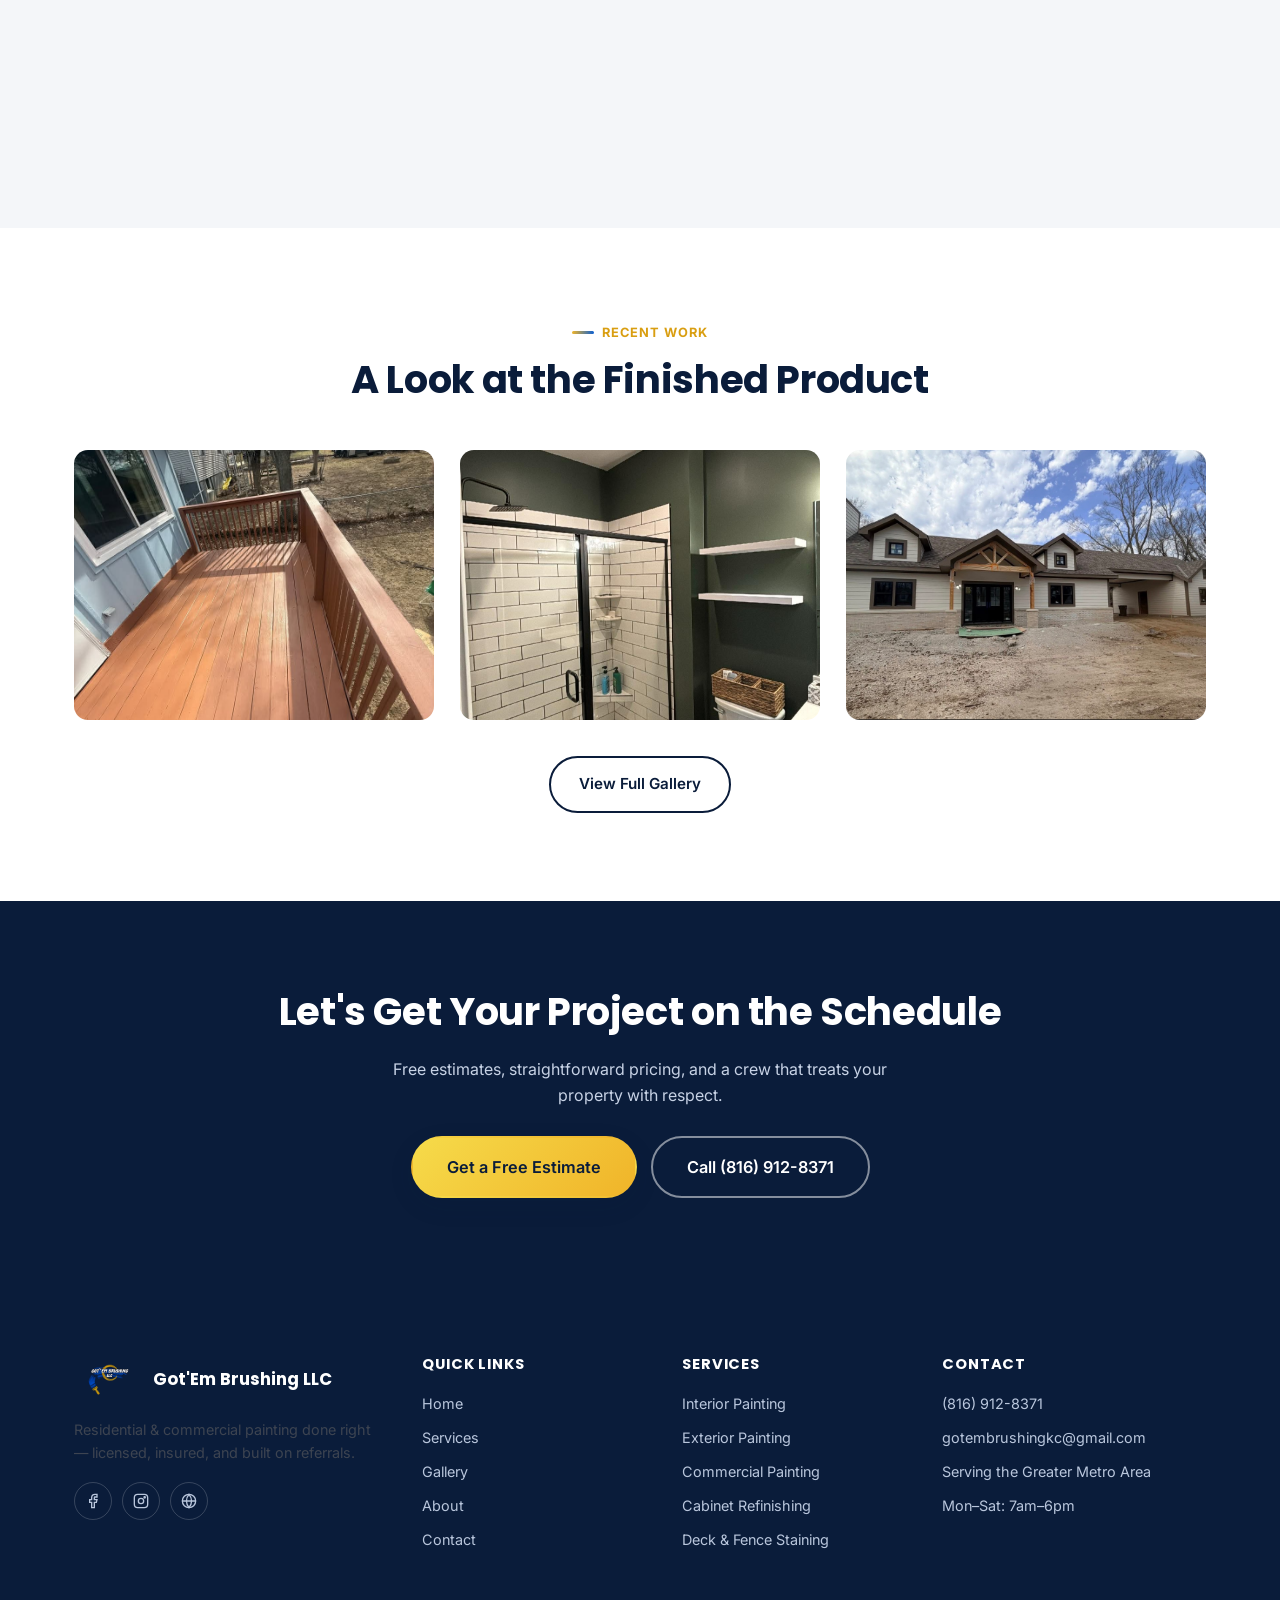
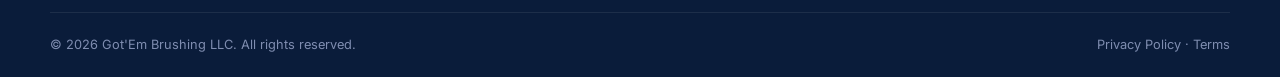
==== commit c0c374d8: "Add files via upload" ====
--- a/gotem-brushing-site 6/index.html
+++ b/gotem-brushing-site 6/index.html
@@ -259,13 +259,13 @@
     </div>
     <div class="grid-3">
       <a href="gallery.html" class="gallery-item reveal" style="cursor:pointer;">
-        <img src="assets/images/gallery/res-1.svg" alt="Interior Repaint — Residential Project">
+        <img src="assets/images/gallery/res-deck-after.jpg" alt="Deck Staining — Residential Project">
       </a>
       <a href="gallery.html" class="gallery-item reveal" style="cursor:pointer;">
-        <img src="assets/images/gallery/com-2.svg" alt="Retail Storefront — Commercial Project">
+        <img src="assets/images/gallery/res-bathroom.jpg" alt="Bathroom Refresh — Residential Project">
       </a>
       <a href="gallery.html" class="gallery-item reveal" style="cursor:pointer;">
-        <img src="assets/images/gallery/res-3.svg" alt="Exterior Full Repaint — Residential Project">
+        <img src="assets/images/gallery/res-exterior-newbuild.jpg" alt="New Construction Exterior Painting — Residential Project">
       </a>
     </div>
     <div class="text-center" style="margin-top:36px;">
--- a/gotem-brushing-site 6/css/style.css
+++ b/gotem-brushing-site 6/css/style.css
@@ -798,10 +798,10 @@
   .mobile-call-bar { display: block; }
   body { padding-bottom: 76px; }
   .hero-scroll { height: 220vh; }
-  .hero-pin { min-height: 620px; }
+  .hero-pin { height: 68vh; min-height: 500px; }
   .hero-photo-stack { inset: 0; background: var(--navy); }
-  .house-photo { object-fit: contain; object-position: center 20%; }
-  .hero-scrim { background: linear-gradient(180deg, rgba(10,28,58,.35) 0%, rgba(10,28,58,.55) 55%, rgba(10,28,58,.9) 100%); }
-  .paint-swatch-panel { left: 20px; right: 20px; bottom: 20px; flex-direction: row; align-items: center; justify-content: space-between; min-width: 0; }
-  .scroll-cue { bottom: 96px; }
-}
+  .house-photo { object-fit: cover; object-position: center 32%; }
+  .hero-scrim { background: linear-gradient(180deg, rgba(10,28,58,.25) 0%, rgba(10,28,58,.45) 55%, rgba(10,28,58,.92) 100%); }
+  .paint-swatch-panel { left: 20px; right: 20px; top: 16px; bottom: auto; flex-direction: row; align-items: center; justify-content: space-between; min-width: 0; padding: 12px 16px; }
+  .scroll-cue { bottom: 24px; }
+}
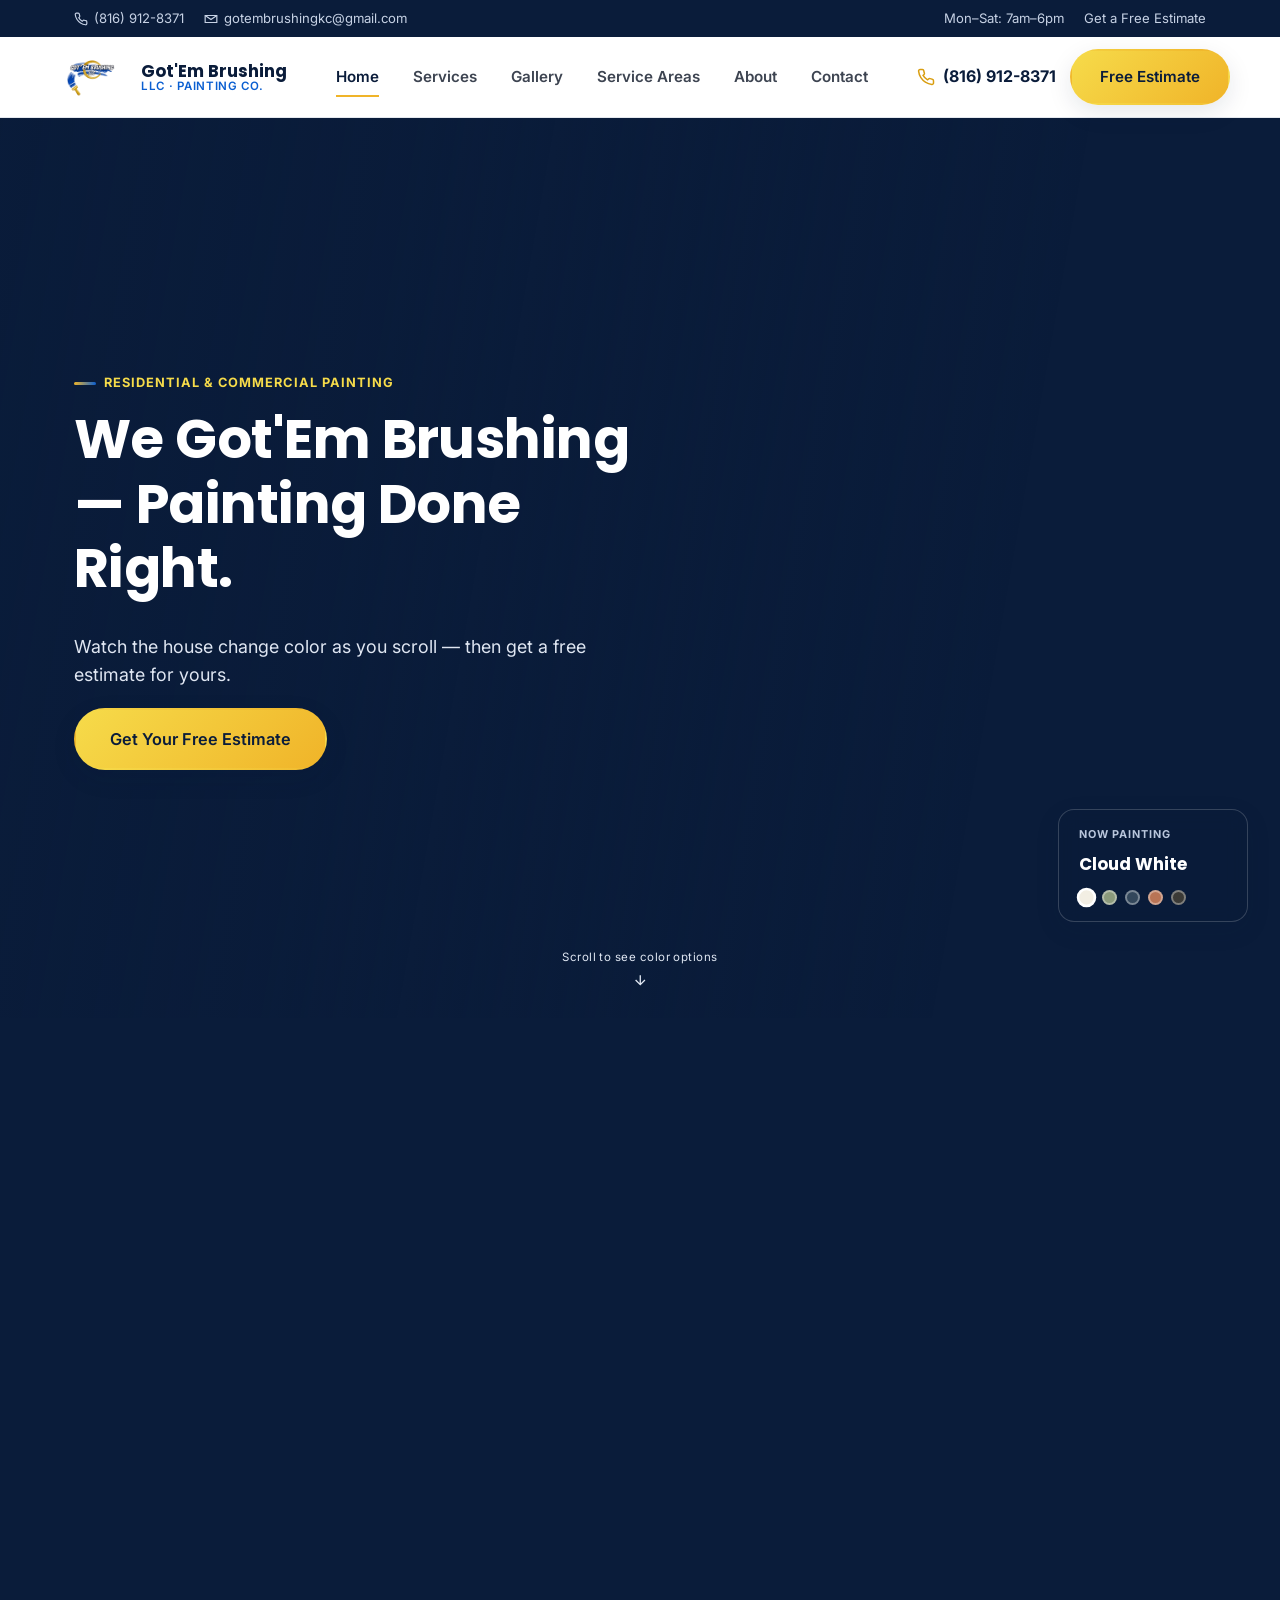
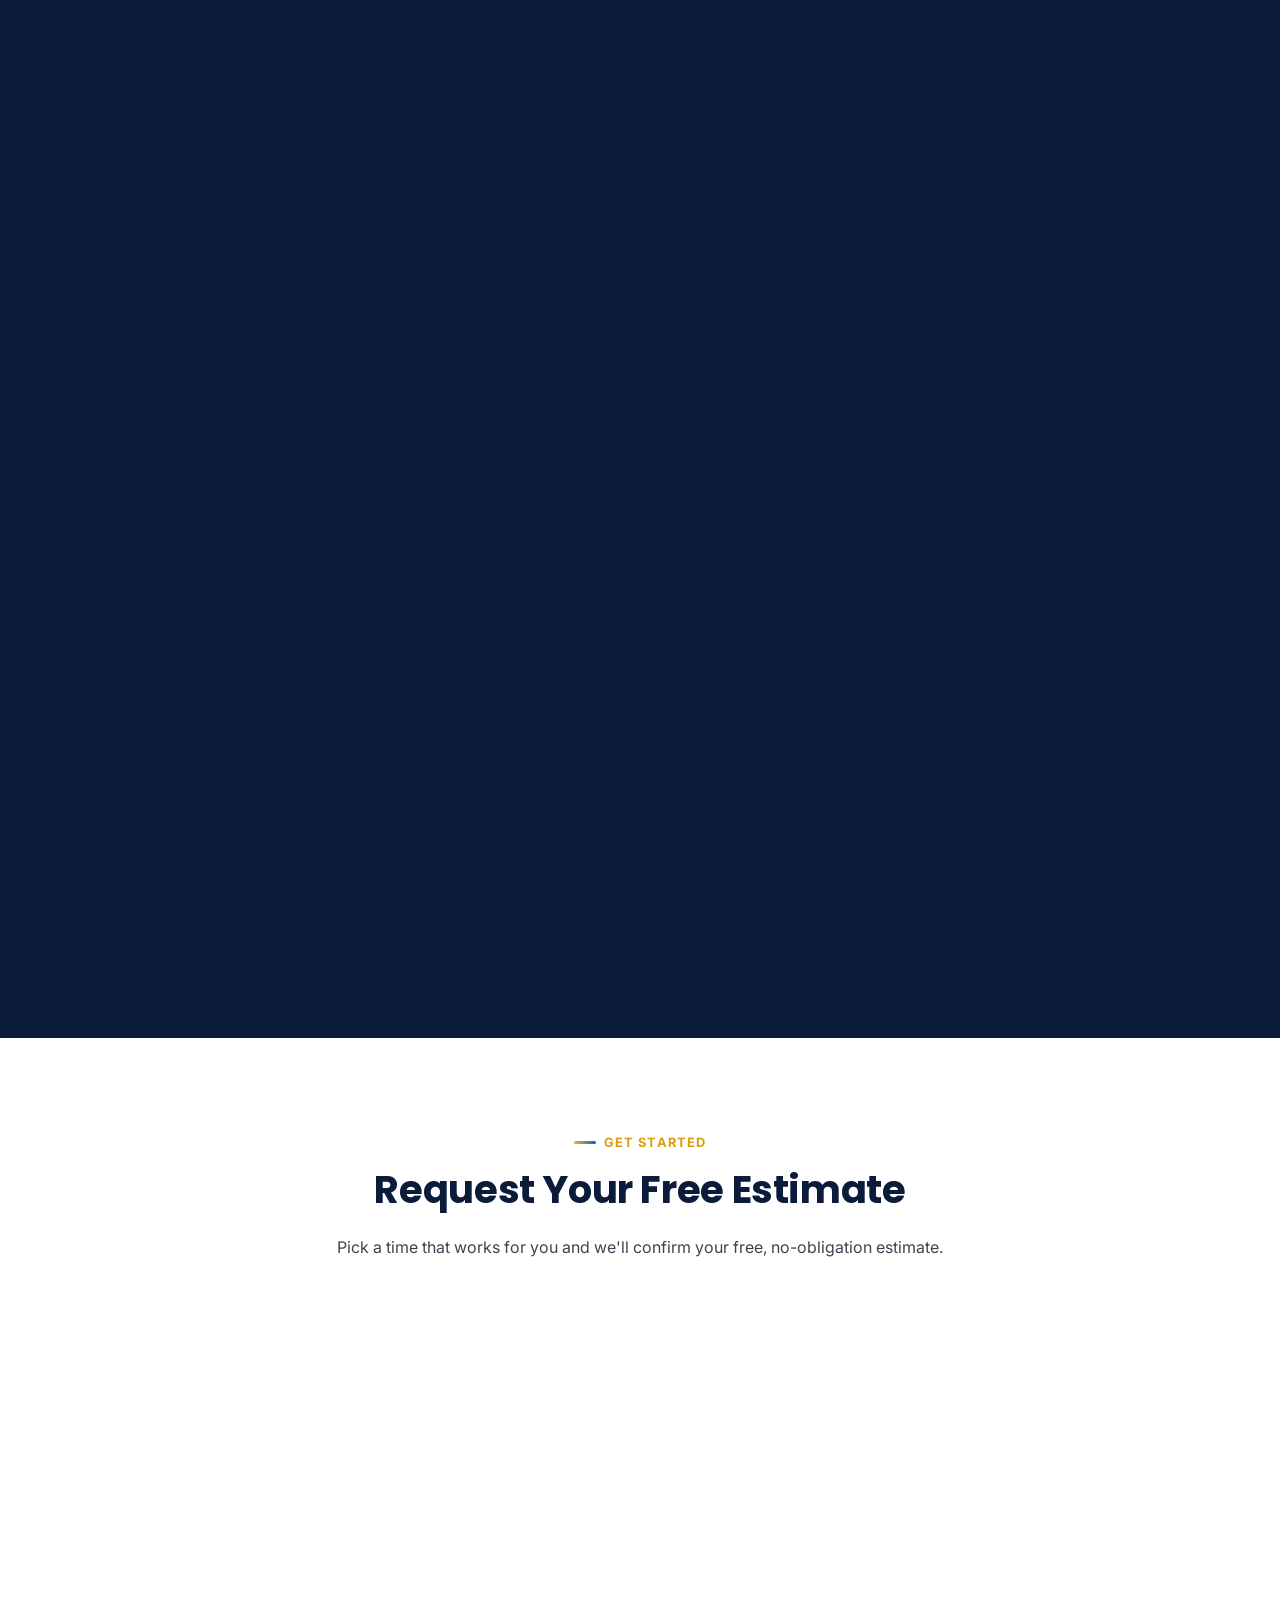
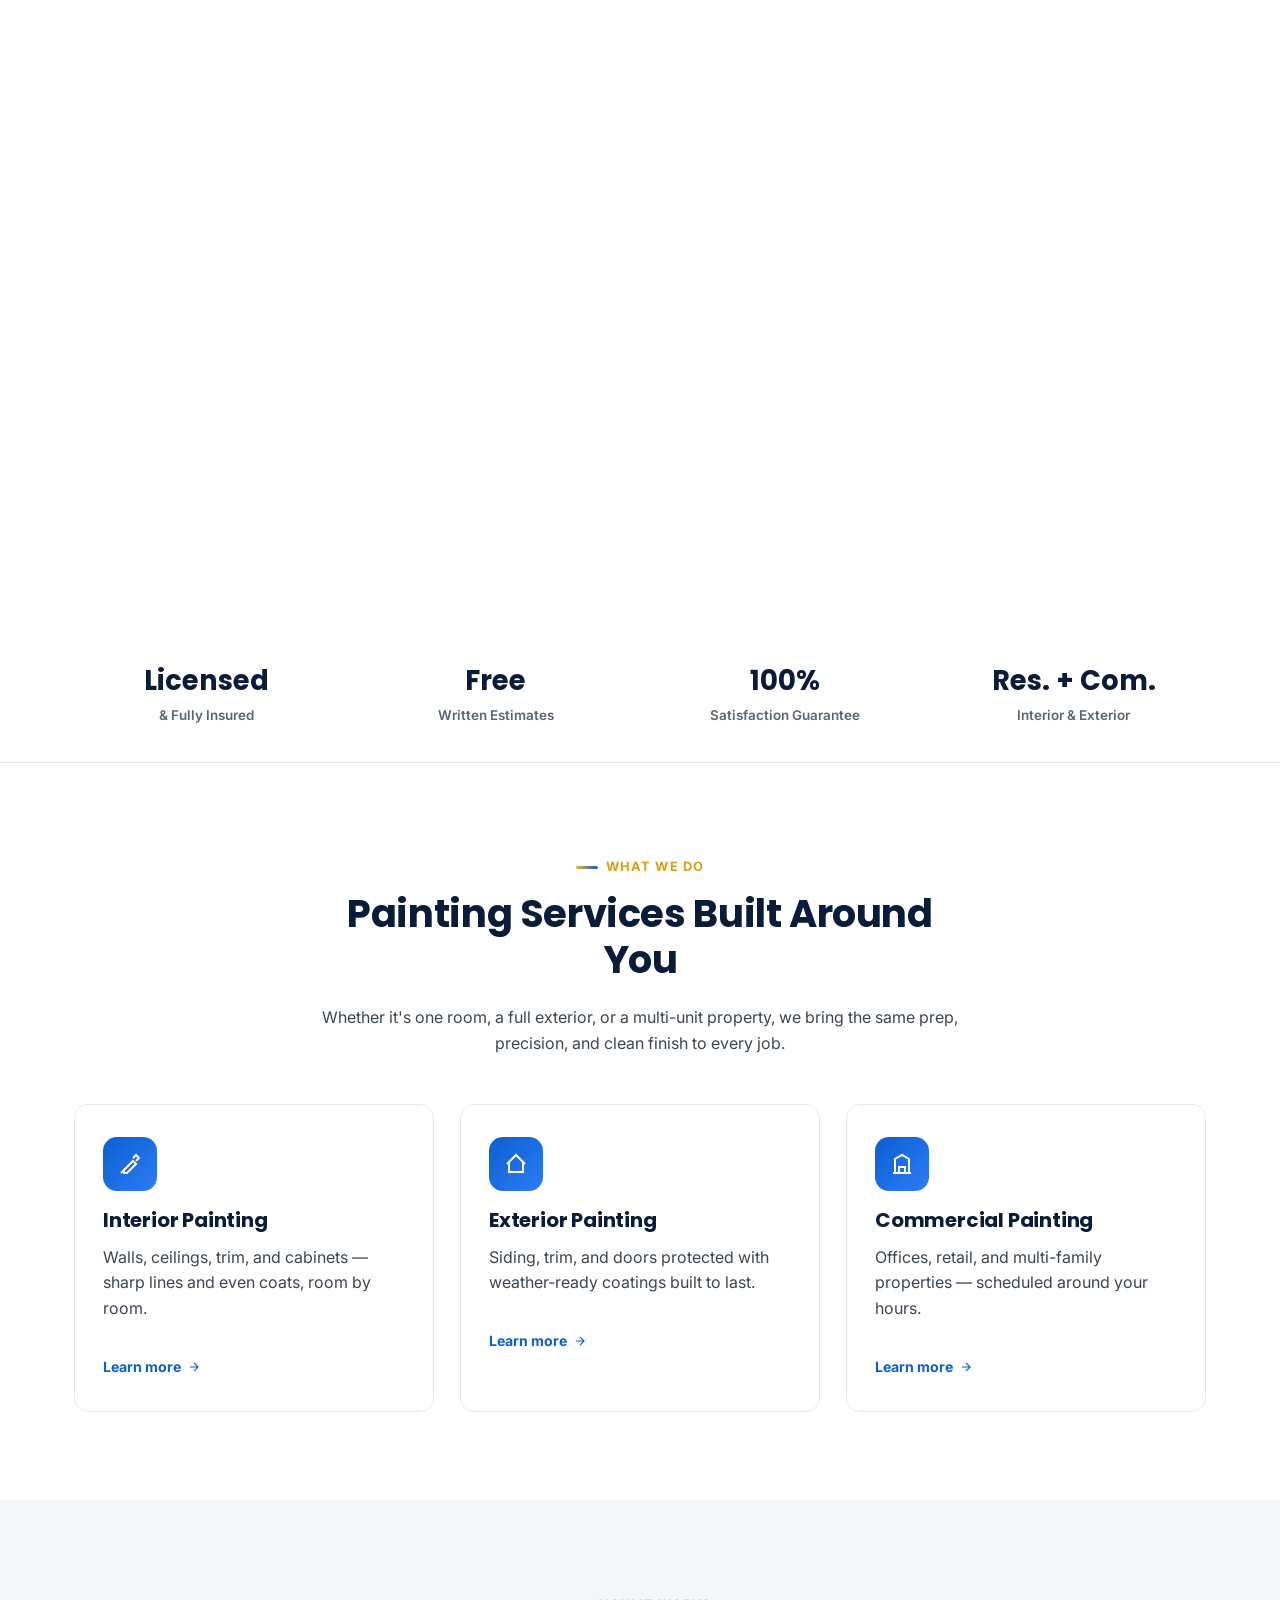
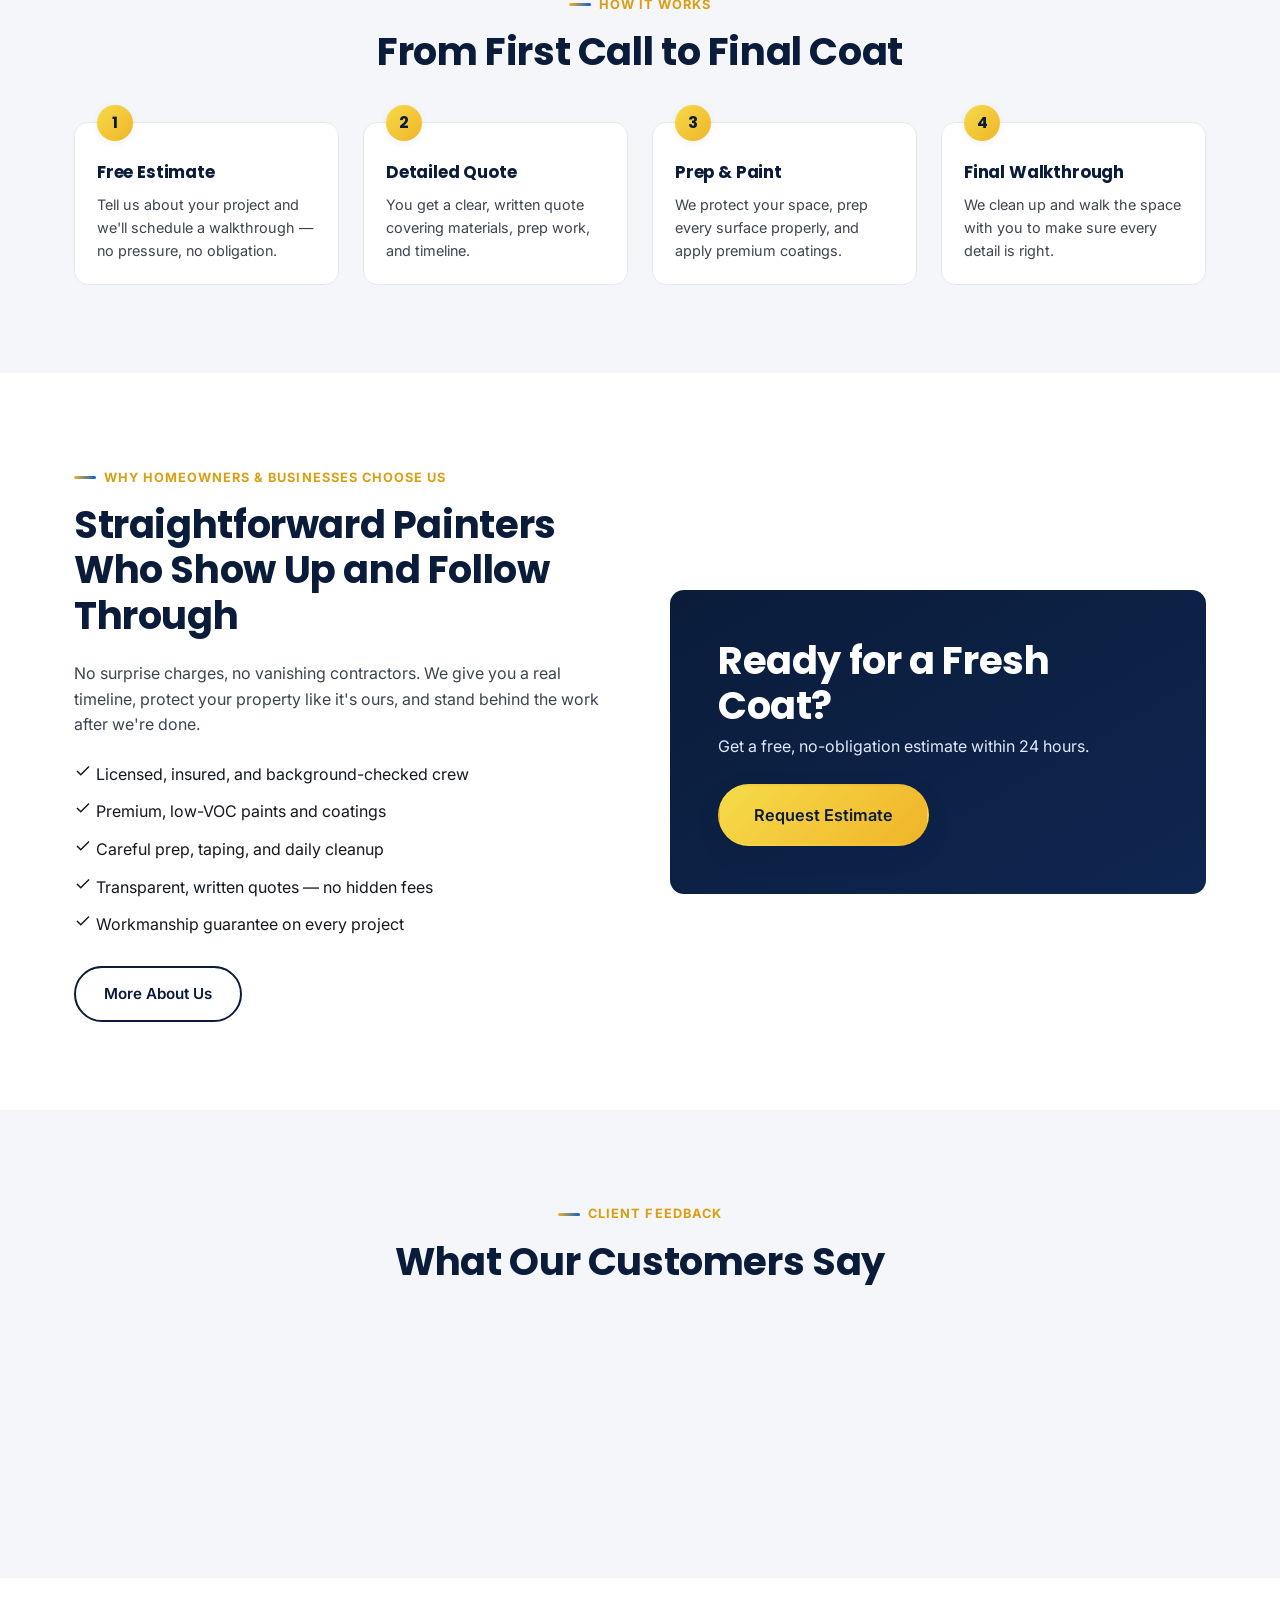
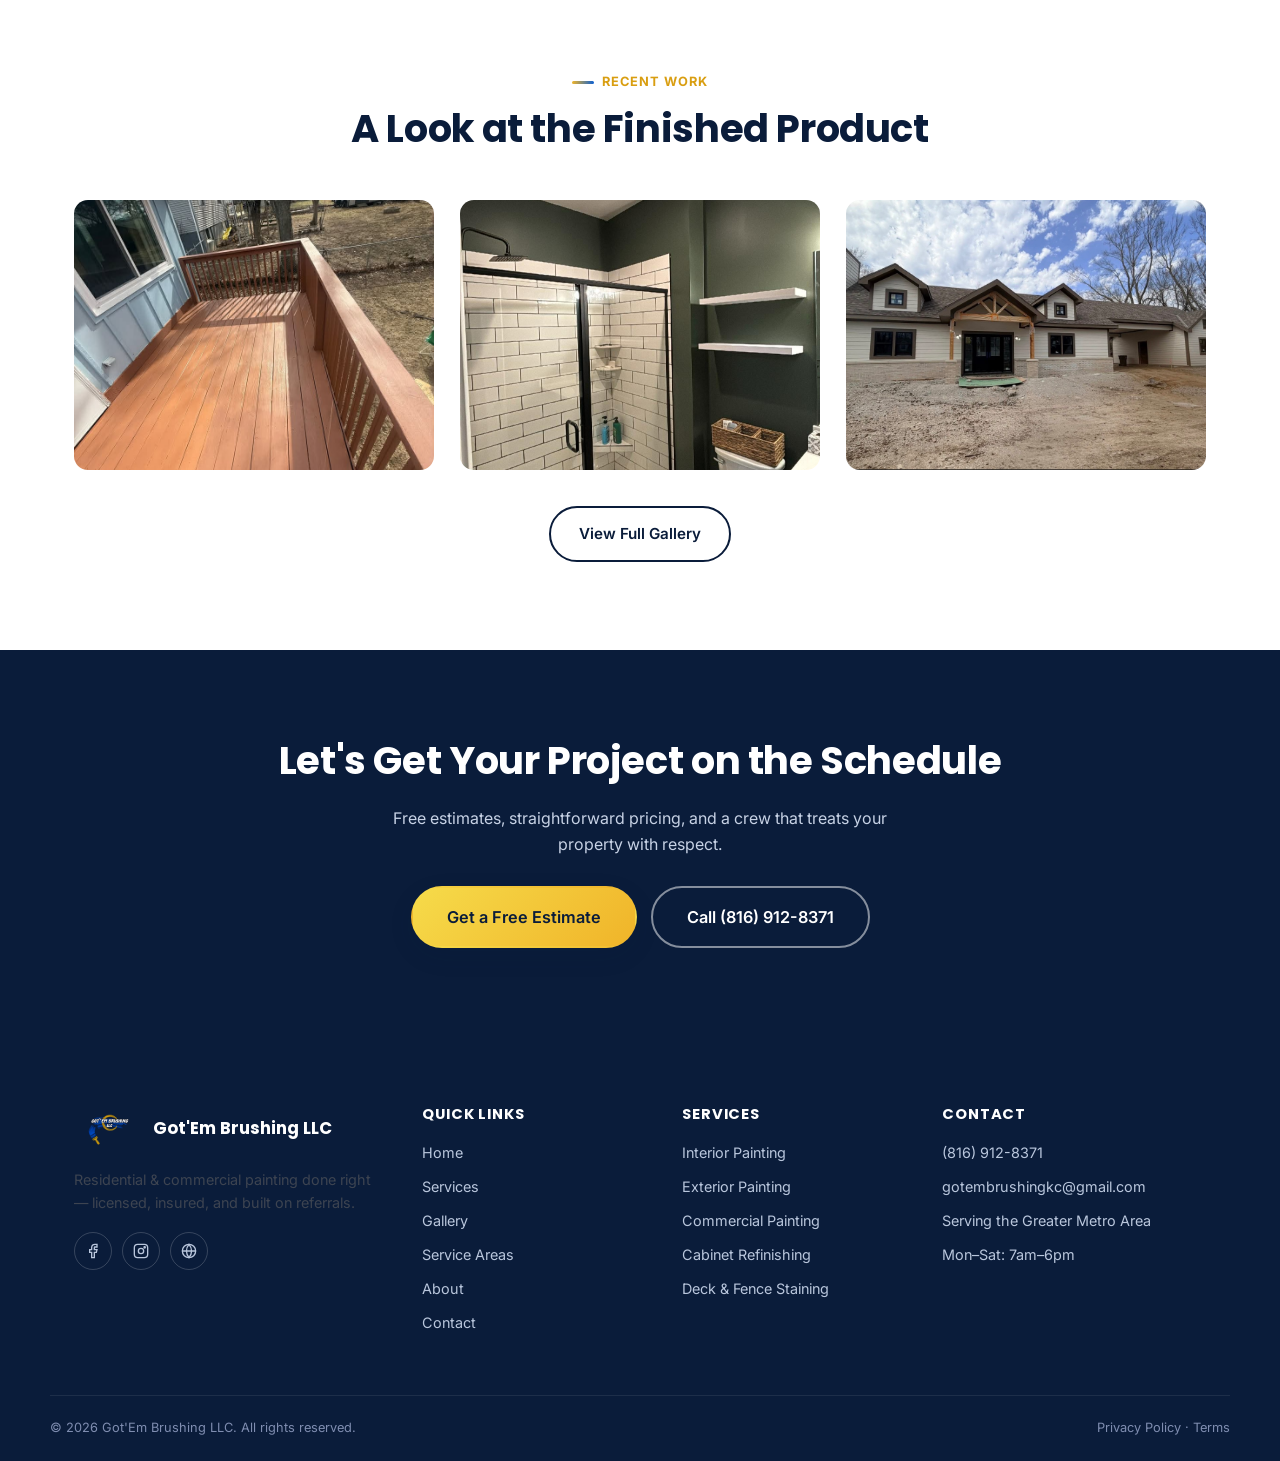
==== commit 88c03510: "Add files via upload" ====
--- a/gotem-brushing-site 6/index.html
+++ b/gotem-brushing-site 6/index.html
@@ -43,6 +43,7 @@
       <a href="index.html" class="active">Home</a>
       <a href="services.html">Services</a>
       <a href="gallery.html">Gallery</a>
+      <a href="service-areas.html">Service Areas</a>
       <a href="about.html">About</a>
       <a href="contact.html">Contact</a>
     </nav>
@@ -108,26 +109,10 @@
     <div class="section-head reveal">
       <div class="eyebrow">Get Started</div>
       <h2>Request Your Free Estimate</h2>
-      <p>Fill out the form below and we'll follow up within 24 hours to schedule your free, no-obligation estimate.</p>
-    </div>
-    <div class="reveal" style="max-width:720px;margin:0 auto;">
-      <iframe
-        src="https://api.leadconnectorhq.com/widget/form/M7LL7PgBHNmSym94ABfQ"
-        style="width:100%;height:1045px;border:none;border-radius:8px"
-        id="inline-M7LL7PgBHNmSym94ABfQ"
-        data-layout="{'id':'INLINE'}"
-        data-trigger-type="alwaysShow"
-        data-trigger-value=""
-        data-activation-type="alwaysActivated"
-        data-activation-value=""
-        data-deactivation-type="neverDeactivate"
-        data-deactivation-value=""
-        data-form-name="Estimate Form (Calendar Form)"
-        data-height="1045"
-        data-layout-iframe-id="inline-M7LL7PgBHNmSym94ABfQ"
-        data-form-id="M7LL7PgBHNmSym94ABfQ"
-        title="Estimate Form (Calendar Form)"
-      ></iframe>
+      <p>Pick a time that works for you and we'll confirm your free, no-obligation estimate.</p>
+    </div>
+    <div class="reveal" style="max-width:760px;margin:0 auto;">
+      <iframe src="https://api.leadconnectorhq.com/widget/booking/5ItWPqZnOYiWId1O73q8" allow="payment" style="width: 100%;height:820px;border:none;overflow: hidden;border-radius:8px;" scrolling="no" id="5ItWPqZnOYiWId1O73q8_1785346264554"></iframe>
     </div>
   </div>
 </section>
@@ -307,6 +292,7 @@
         <li><a href="index.html">Home</a></li>
         <li><a href="services.html">Services</a></li>
         <li><a href="gallery.html">Gallery</a></li>
+        <li><a href="service-areas.html">Service Areas</a></li>
         <li><a href="about.html">About</a></li>
         <li><a href="contact.html">Contact</a></li>
       </ul>
--- a/gotem-brushing-site 6/css/style.css
+++ b/gotem-brushing-site 6/css/style.css
@@ -802,6 +802,6 @@
   .hero-photo-stack { inset: 0; background: var(--navy); }
   .house-photo { object-fit: cover; object-position: center 32%; }
   .hero-scrim { background: linear-gradient(180deg, rgba(10,28,58,.25) 0%, rgba(10,28,58,.45) 55%, rgba(10,28,58,.92) 100%); }
-  .paint-swatch-panel { left: 20px; right: 20px; top: 16px; bottom: auto; flex-direction: row; align-items: center; justify-content: space-between; min-width: 0; padding: 12px 16px; }
-  .scroll-cue { bottom: 24px; }
-}
+  .paint-swatch-panel { left: 20px; right: 20px; top: auto; bottom: 68px; flex-direction: row; align-items: center; justify-content: space-between; min-width: 0; padding: 12px 16px; }
+  .scroll-cue { bottom: 16px; }
+}
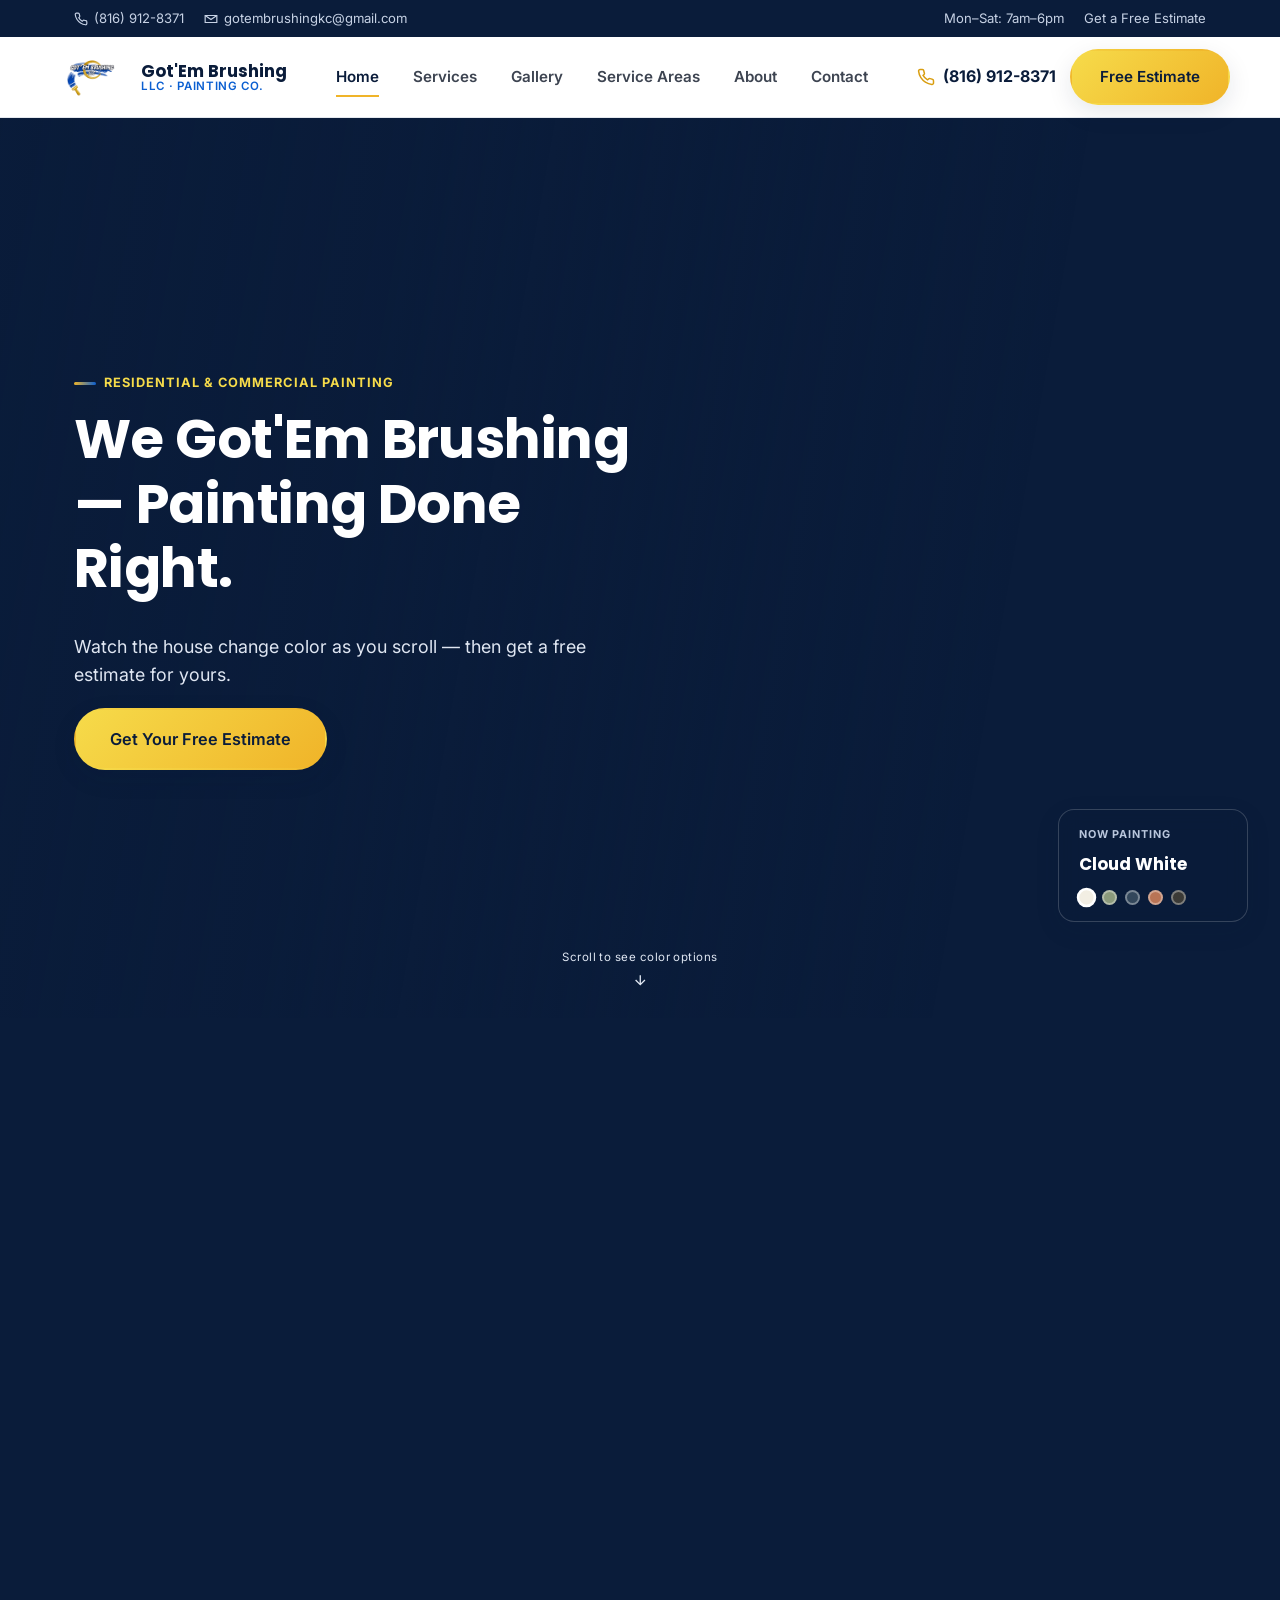
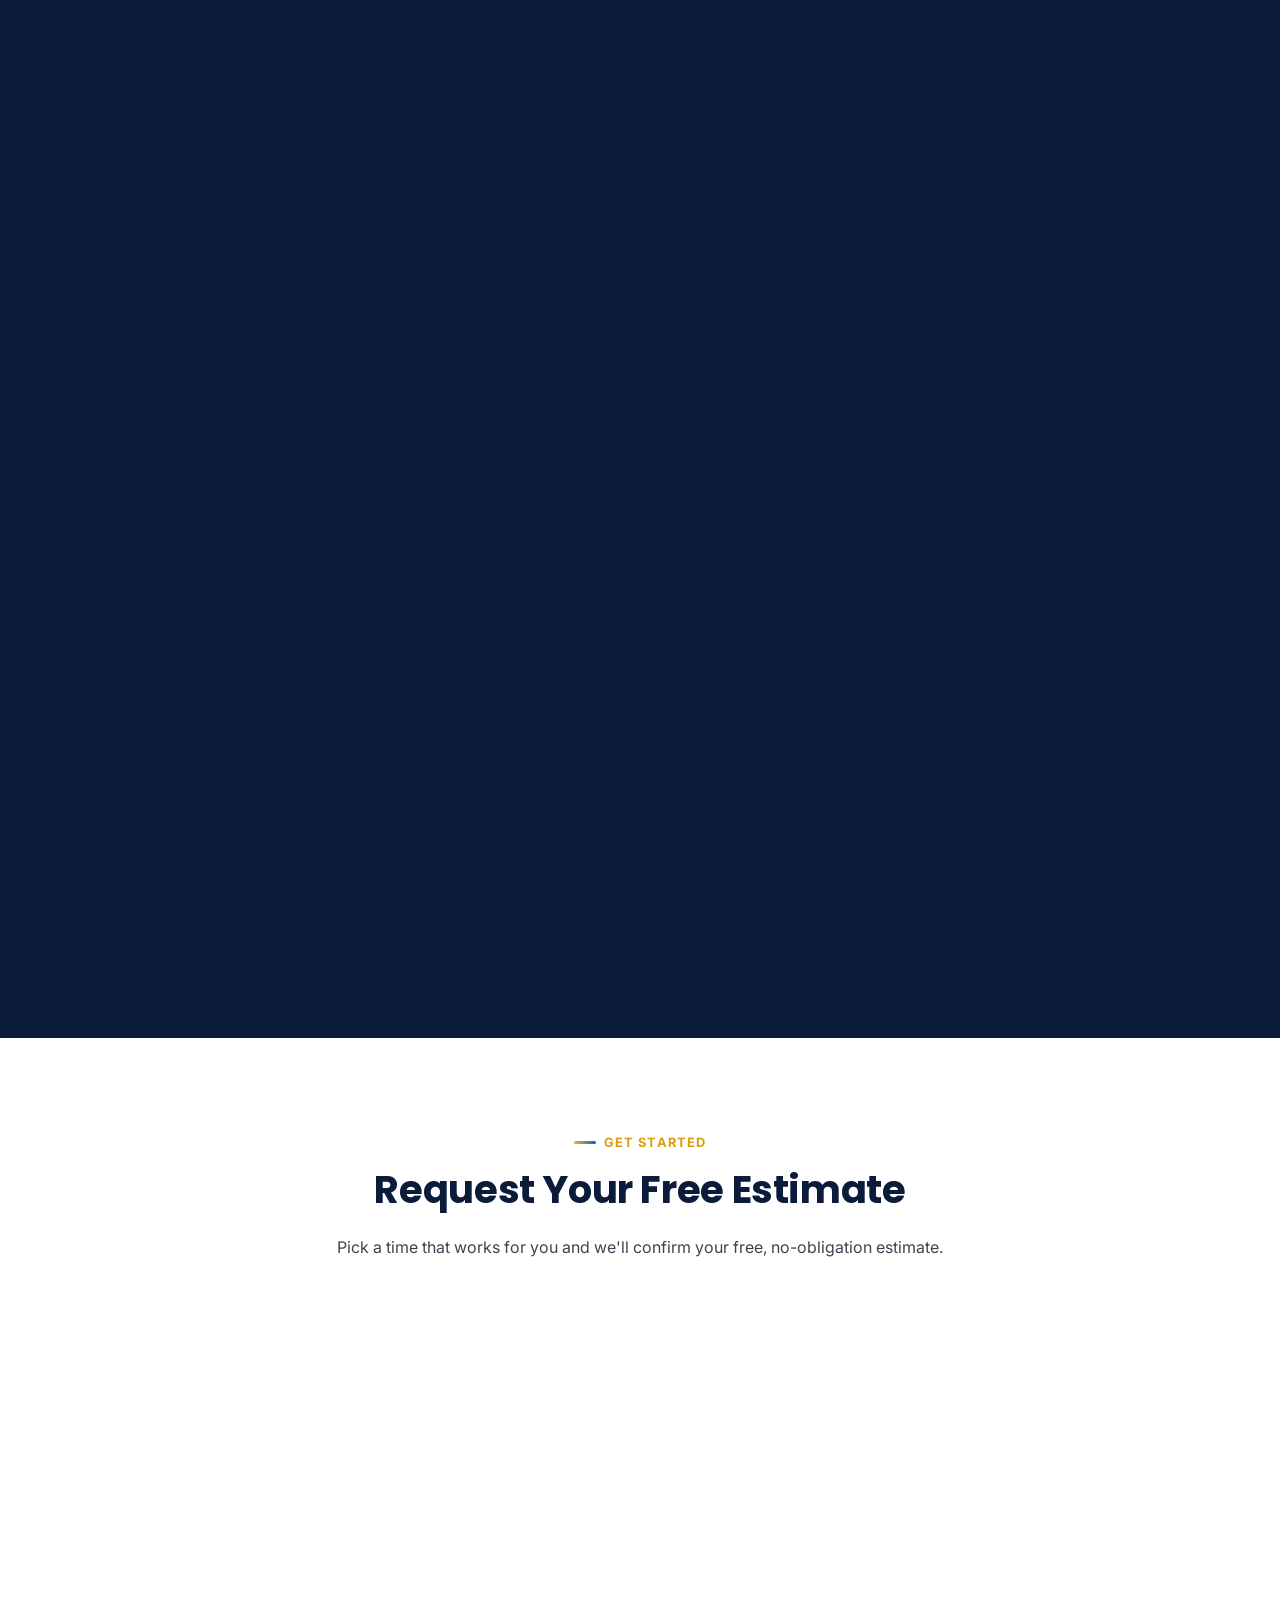
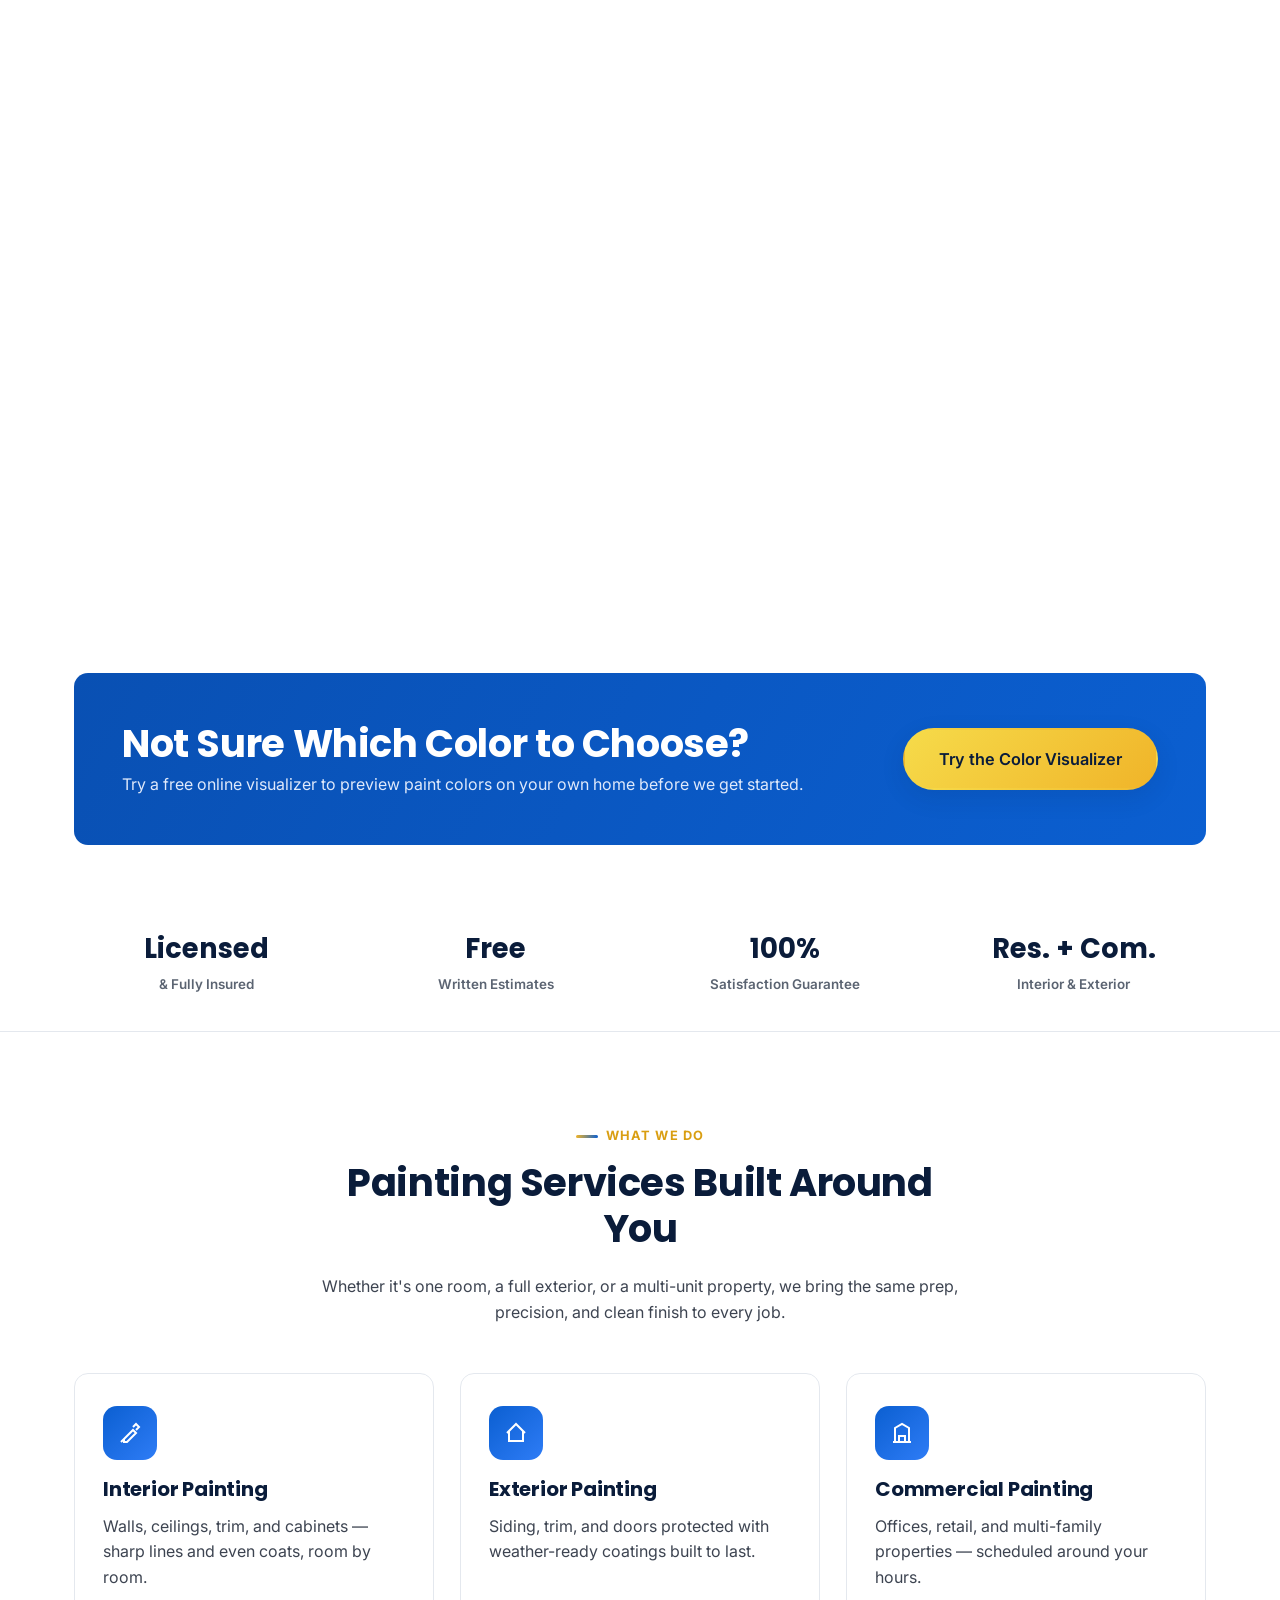
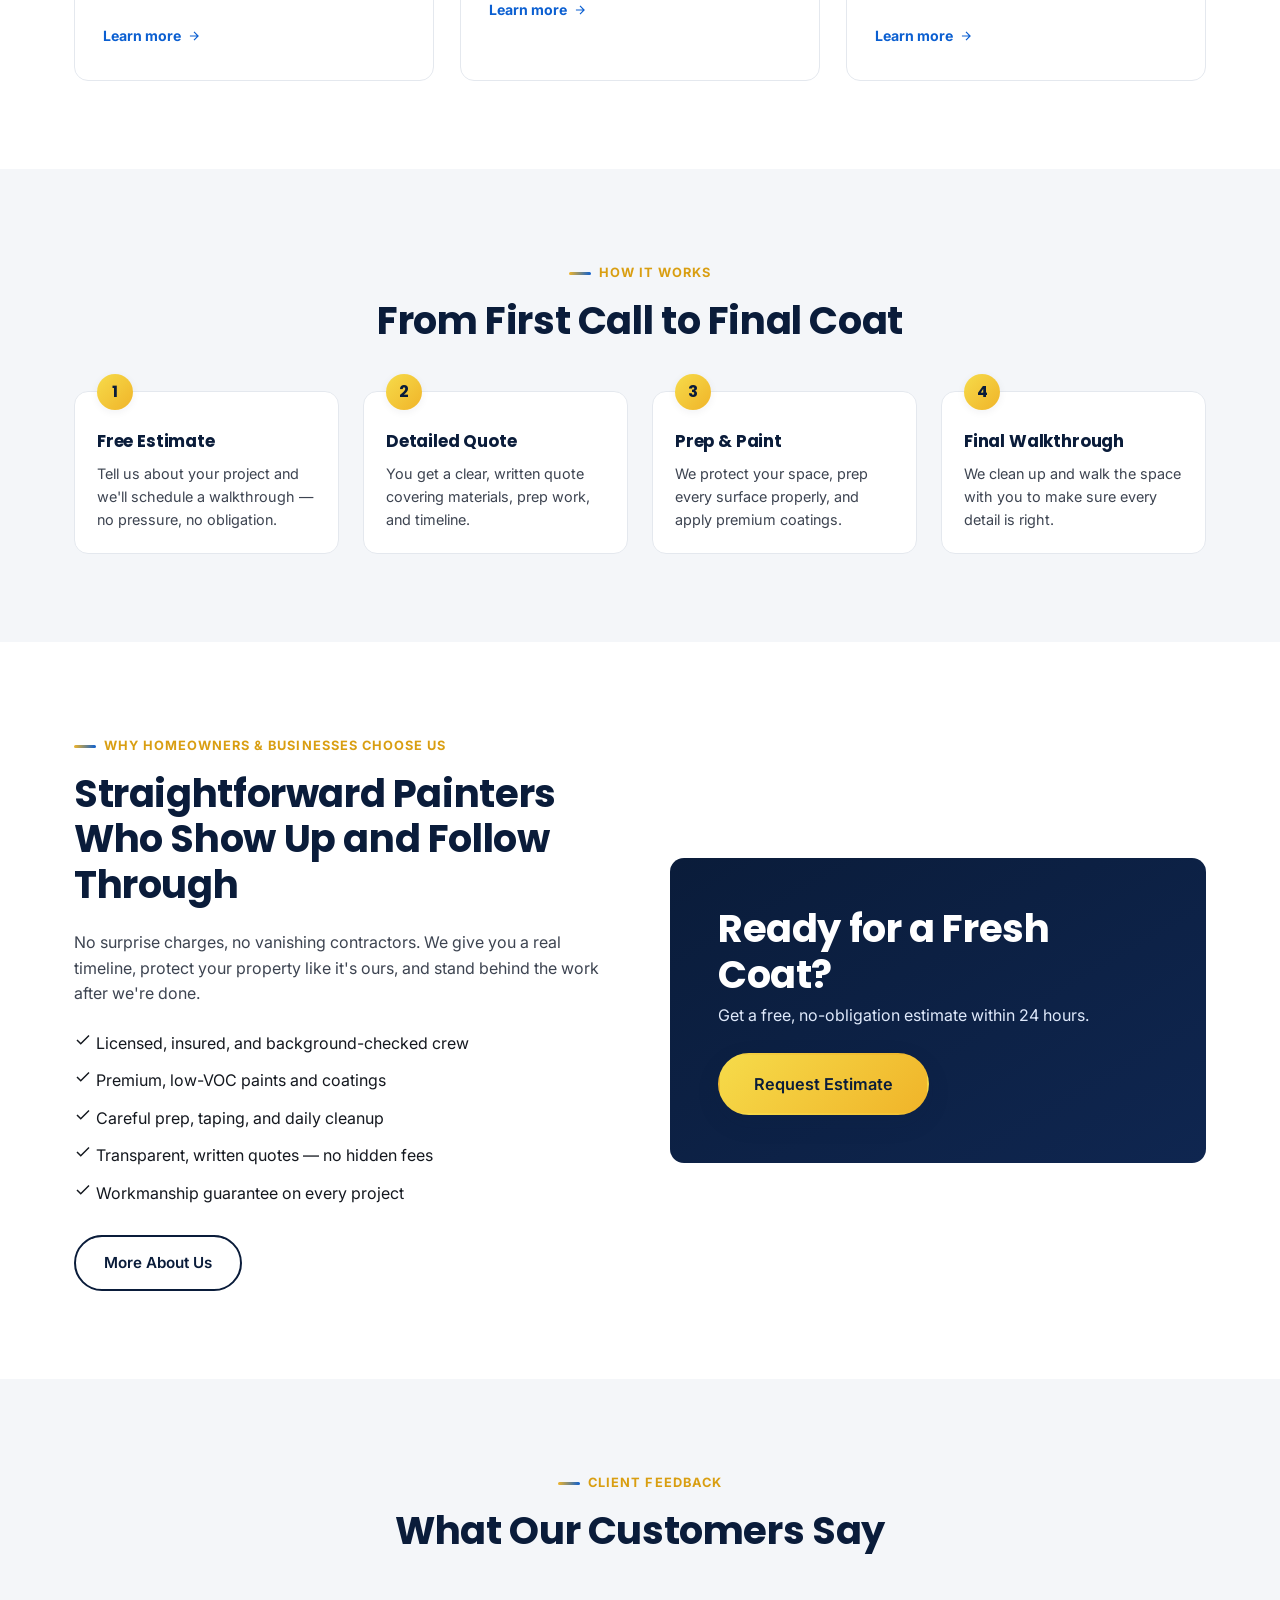
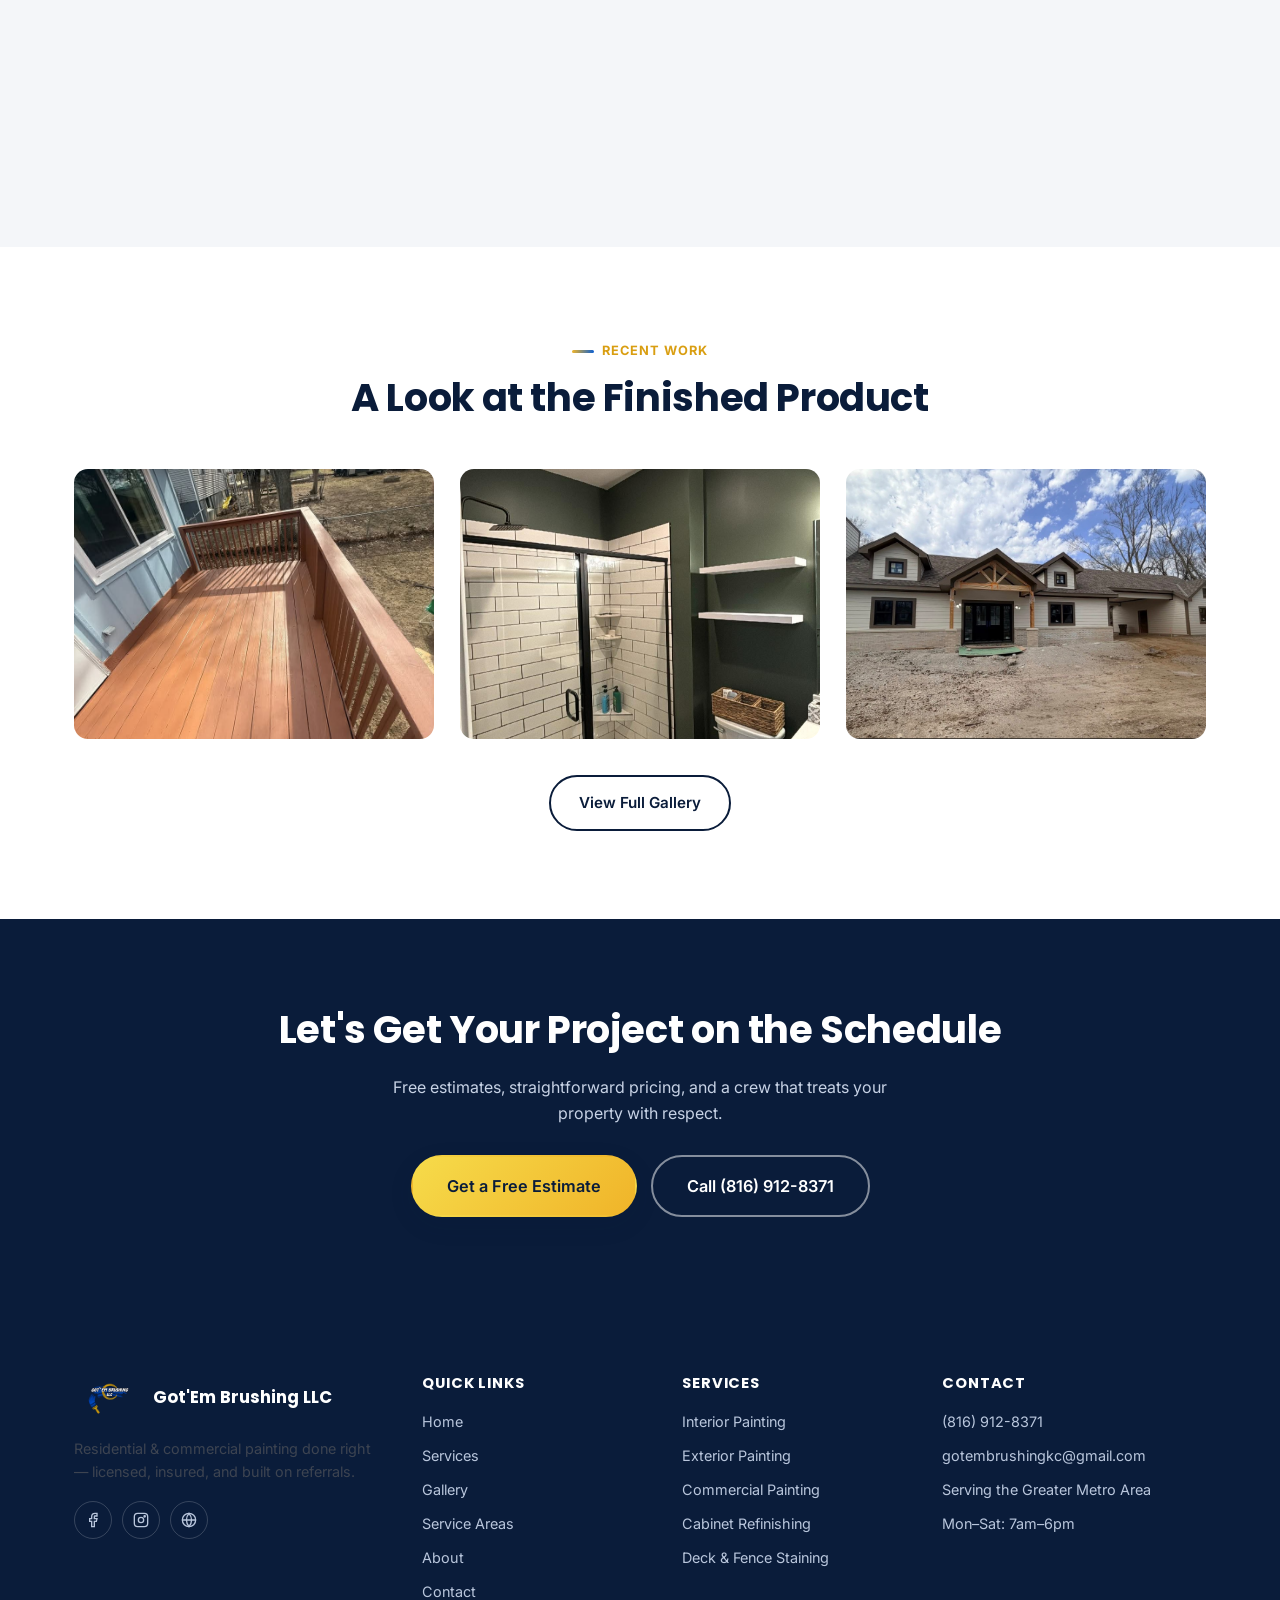
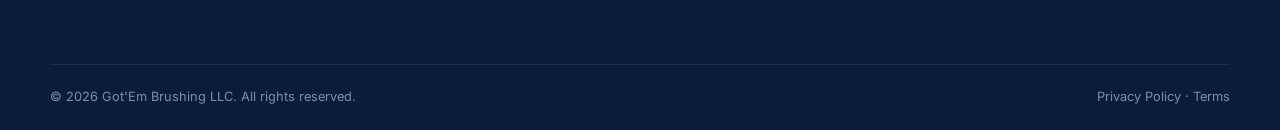
==== commit 5c575d4c: "Add files via upload" ====
--- a/gotem-brushing-site 6/index.html
+++ b/gotem-brushing-site 6/index.html
@@ -117,6 +117,19 @@
   </div>
 </section>
 
+<!-- ============ COLOR VISUALIZER CTA ============ -->
+<section class="section" style="padding-top:48px;padding-bottom:48px;">
+  <div class="container">
+    <div class="cta-band reveal">
+      <div>
+        <h2 style="margin-bottom:6px;">Not Sure Which Color to Choose?</h2>
+        <p>Try a free online visualizer to preview paint colors on your own home before we get started.</p>
+      </div>
+      <a href="https://www.behr.com/colors/paint/visualizer-landing" target="_blank" rel="noopener" class="btn btn-primary btn-lg">Try the Color Visualizer</a>
+    </div>
+  </div>
+</section>
+
 <!-- ============ TRUST STRIP ============ -->
 <section class="trust-strip">
   <div class="container">
--- a/gotem-brushing-site 6/css/style.css
+++ b/gotem-brushing-site 6/css/style.css
@@ -351,6 +351,10 @@
 @keyframes heroBounce {
   0%, 100% { transform: translate(-50%, 0); }
   50% { transform: translate(-50%, 8px); }
+}
+@keyframes heroBounceStatic {
+  0%, 100% { transform: translateY(0); }
+  50% { transform: translateY(8px); }
 }
 
 @media (prefers-reduced-motion: reduce) {
@@ -798,10 +802,10 @@
   .mobile-call-bar { display: block; }
   body { padding-bottom: 76px; }
   .hero-scroll { height: 220vh; }
-  .hero-pin { height: 68vh; min-height: 500px; }
+  .hero-pin { height: 68vh; min-height: 560px; }
   .hero-photo-stack { inset: 0; background: var(--navy); }
   .house-photo { object-fit: cover; object-position: center 32%; }
   .hero-scrim { background: linear-gradient(180deg, rgba(10,28,58,.25) 0%, rgba(10,28,58,.45) 55%, rgba(10,28,58,.92) 100%); }
-  .paint-swatch-panel { left: 20px; right: 20px; top: auto; bottom: 68px; flex-direction: row; align-items: center; justify-content: space-between; min-width: 0; padding: 12px 16px; }
-  .scroll-cue { bottom: 16px; }
-}
+  .paint-swatch-panel { left: 20px; right: 20px; top: auto; bottom: 84px; flex-direction: row; align-items: center; justify-content: space-between; min-width: 0; padding: 12px 16px; }
+  .scroll-cue { bottom: 18px; }
+}
